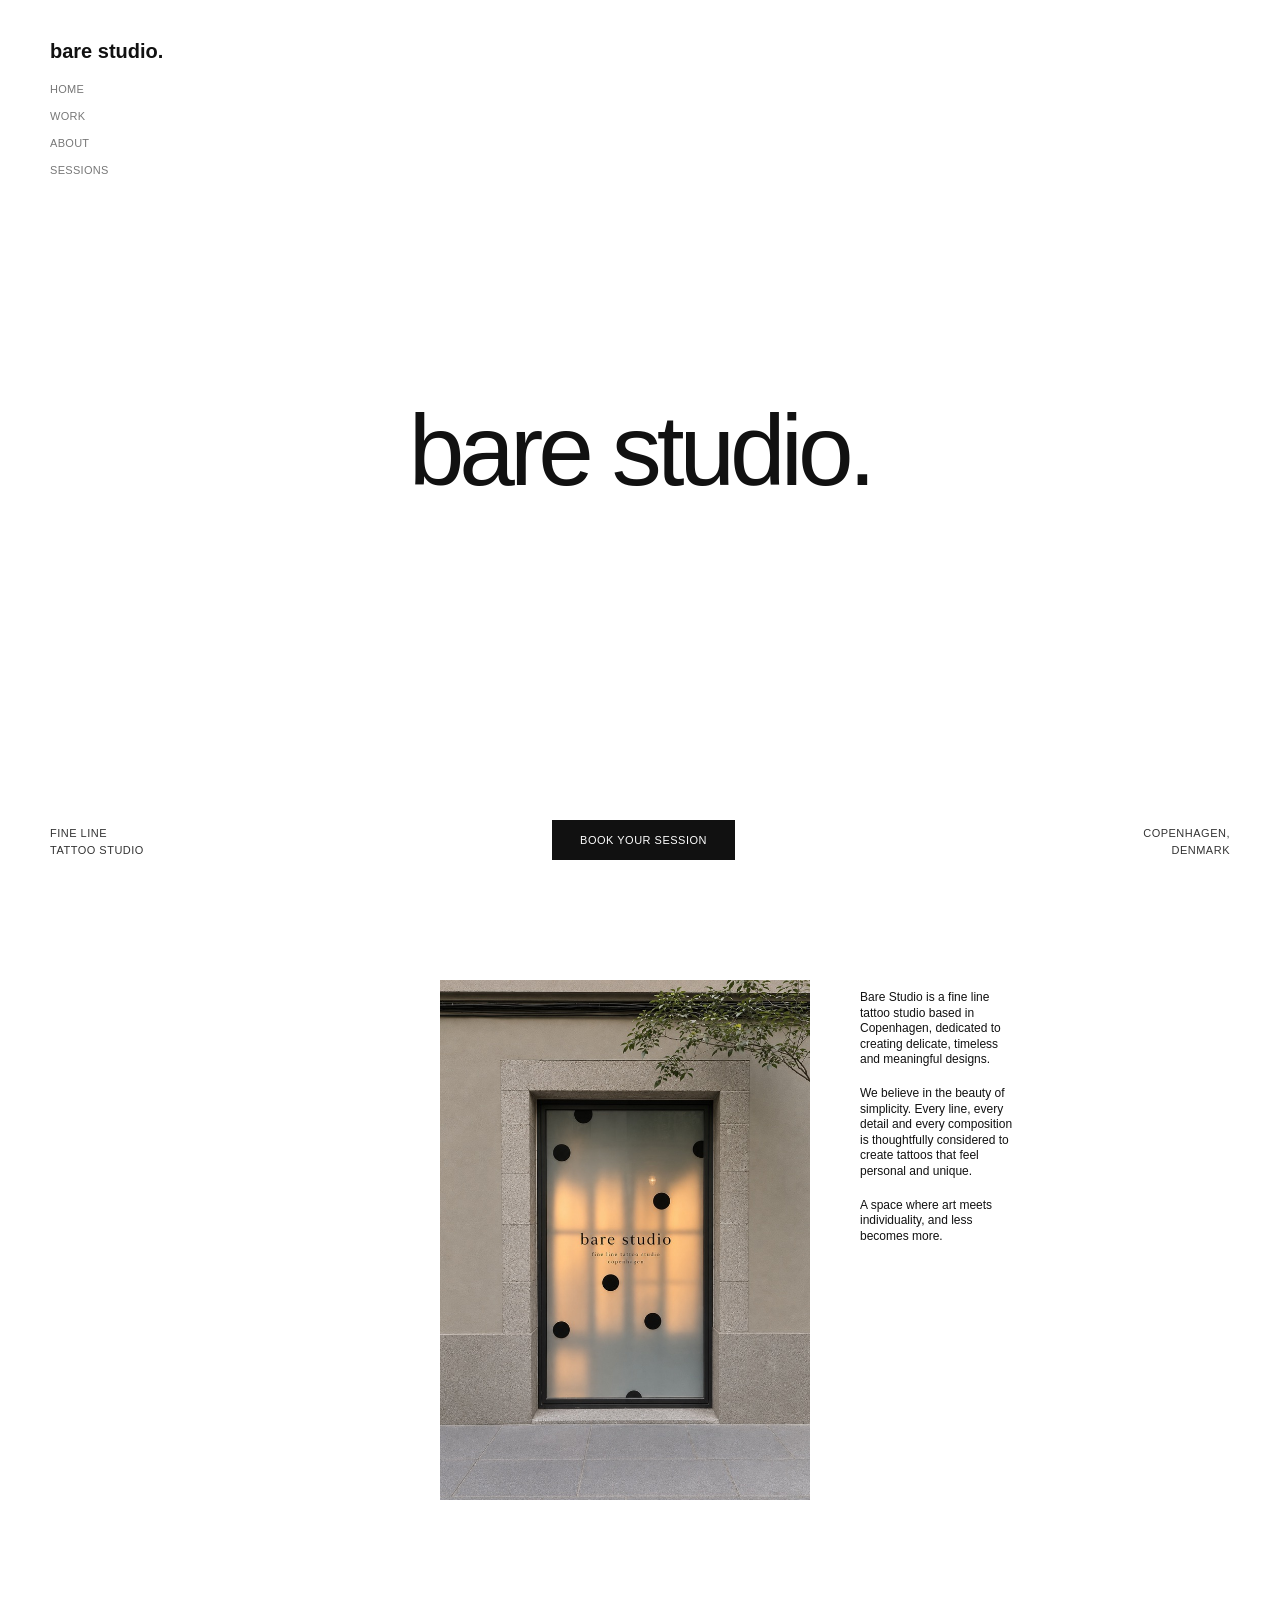
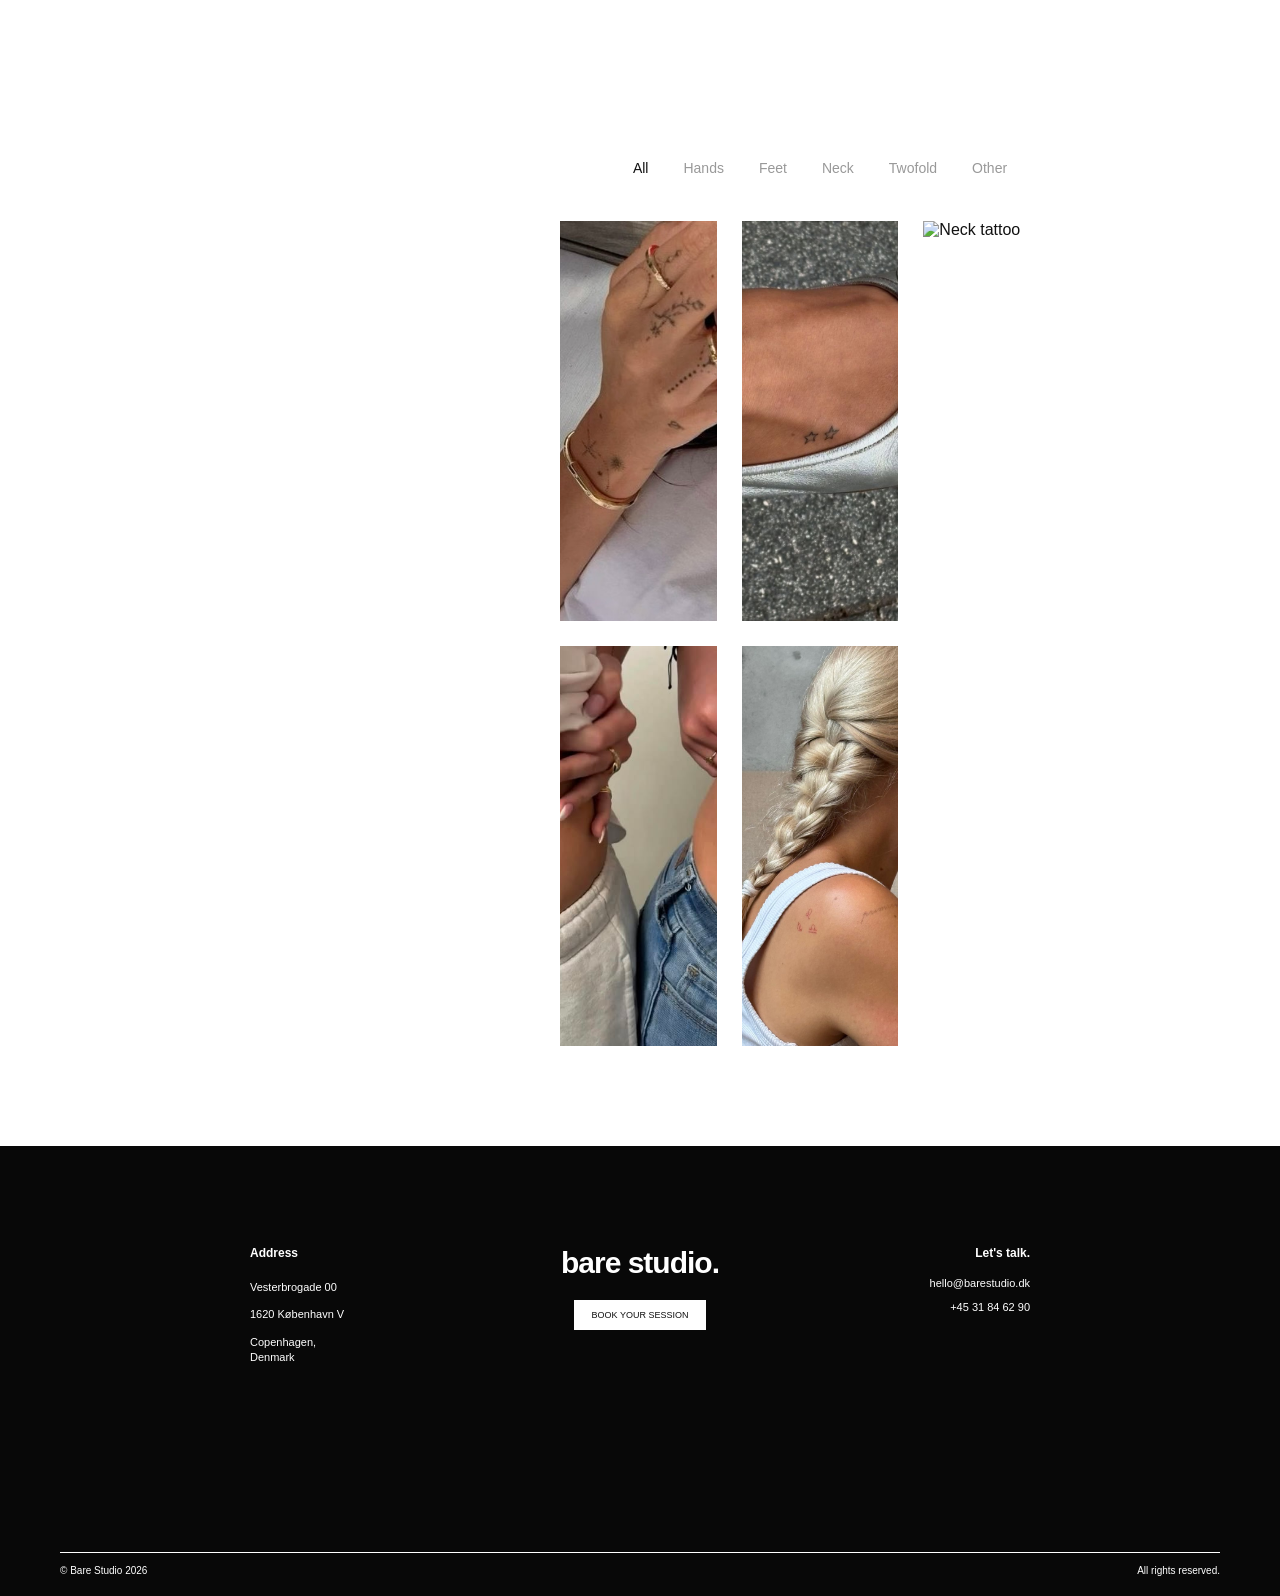
==== index.html @ a66dafea "Home gallery / intento de work" ====
<!DOCTYPE html>
<html lang="en">


<head>

    <meta charset="UTF-8">
    <meta name="viwport" content="widht=device-width, initial-scale=1.0">

    <title>bare studio.</title>

    <meta name="description" content="bare studio. Fine Line Tattoo studio in Copenhage.">

    <link rel="stylesheet" href="css/style.css">

</head>

<body>

    <!-- HEADER / MENÚ -->
    <header class="header">

        <div class="logo">
            <a href="index.html">bare studio.</a>
        </div>

        <nav class="navigation">
            <ul>
                <li><a href="index.html">HOME</a></li>
                <li><a href="work.html">WORK</a></li>
                <li><a href="about.html">ABOUT</a></li>
                <li><a href="sessions.html">SESSIONS</a></li>
            </ul>
        </nav>

    </header>

    <main>
        <section class="hero" id="home">
            <div class="hero-title">
                <h1>bare studio.</h1>
            </div>

            <div class="hero-bottom">

                <div class="hero-info">
                    <p>FINE LINE</p>
                    <p>TATTOO STUDIO</p>
                </div>

                <div class="hero-button">
                    <a href="sessions.html">BOOK YOUR SESSION</a>
                </div>

                <div class="hero-location">
                    <p>COPENHAGEN,</p>
                    <p>DENMARK</p>
                </div>

            </div>

        </section>
            
   

    <!-- STUDIO INTRO -->

    <section class="studio-intro">

        <div class="studio-image">
            <img src="gallery/studio .jpeg"
                alt="">
        </div>

        <div class="studio-description">

            <p>
                Bare Studio is a fine line tattoo studio
                based in Copenhagen, dedicated to creating
                delicate, timeless and meaningful designs.
            </p>

            <p>
                We believe in the beauty of simplicity.
                Every line, every detail and every
                composition is thoughtfully considered
                to create tattoos that feel personal
                and unique.
            </p>

            <p>
                A space where art meets individuality,
                and less becomes more.
            </p>

        </div>

    </section>

    <!-- SELECTED WORK -->

    
<!-- GALLERY SECTION -->

<section class="gallery-section">

    <div class="gallery-categories">
        <button class="filter-btn active" data-filter="all">All</button>
        <button class="filter-btn" data-filter="hands">Hands</button>
        <button class="filter-btn" data-filter="feet">Feet</button>
        <button class="filter-btn" data-filter="neck">Neck</button>
        <button class="filter-btn" data-filter="twofold">Twofold</button>
        <button class="filter-btn" data-filter="other">Other</button>
    </div>

    <div class="gallery-container">

        <div class="gallery-image" data-category="hands">
            <img src="gallery/hands 1 .jpeg" alt="Hand tattoo">
        </div>

        <div class="gallery-image" data-category="feet">
            <img src="gallery/feet.jpg" alt="Foot tattoo">
        </div>

        <div class="gallery-image" data-category="neck">
            <img src="gallery/neck.jpg" alt="Neck tattoo">
        </div>

        <div class="gallery-image" data-category="twofold">
            <img src="gallery/tattoo de dos.jpg" alt="Back tattoo">
        </div>

        <div class="gallery-image" data-category="other">
            <img src="gallery/shoulder.jpg" alt="Shoulder tattoo">
        </div>

    </div>

</section>




    <!-- FOOTER -->

    <footer class="footer">

        <div class="footer-content">

            <div class="footer-address">

                <h4>Address</h4>

                <p>Vesterbrogade 00</p>
                <p>1620 København V</p>
                <p>Copenhagen,<br>Denmark</p>

            </div>

            <div class="footer-center">

                <h2>bare studio.</h2>

                <a href="sessions.html" class="footer-button">
                    BOOK YOUR SESSION
                </a>

            </div>

            <div class="footer-contact">

                <h4>Let's talk.</h4>

                <a href="mailto:hello@barestudio.dk">
                    hello@barestudio.dk
                </a>

                <a href="tel:+4531846290">
                    +45 31 84 62 90
                </a>

            </div>

        </div>

    
        <div class="footer-bottom">

            <span>© Bare Studio 2026</span>

            <span>All rights reserved.</span>

        </div>

    </footer>

 </main>
 
 <script src="gallery.js"></script>
</body>

</html>
---- css/style.css ----
/*GENERAL*/

*{
    margin: 0;
    padding: 0;
    box-sizing: border-box;
}

body {
    background-color: #ffffff;
    color: #111111;
    font-family: Arial, Helvetica, sans-serif;font-family: Arial, Helvetica, sans-serif;
}

/*HEADER*/

.header {
    position: absolute;
    z-index: 9999;
    top: 40px;
    left: 50px;
    display: flex;
    flex-direction: column;
    align-items: flex-start;
}

/*LOGO*/

.logo a {
    text-decoration: none;
    color: #111111;
    font-size: 20px;
    font-weight: 600;
    letter-spacing: -0.7;
}

/*MENÚ*/

.navigation {
    margin-top: 16px;
}

.navigation ul {
    list-style: none;
    display: flex;
    flex-direction: column;
    gap: 9px;
}

.navigation a {
    text-decoration: none;
    color: #777777;
    font-size: 11px;
    font-weight: 400;
    letter-spacing: 0.3px;
    transition: color 0.3 ease;
}

.navigation a:hover {
    color: #111111;
}


/*HERO /HOME*/

.hero {
    width: 100%;
    height: 100vh;
    min-height: 650px;
    position: relative;
    display: flex;
    justify-content: center;
    align-items: center;
}

.hero-title h1 {
    font-size: 100px;
    font-weight: 500;
    letter-spacing: -5px;
    color: #111111;
}

.hero-bottom {
    position: absolute;
    bottom: 40px;
    width: 100%;
    left: 0;
    display: flex;
    justify-content: space-between;
    align-items:end;
}

.hero-button {
    grid-column: 2;
    justify-self: center;
}

.hero-info {
    grid-column: 1;
    justify-self: start;
    margin-left: 50px;
    text-align: left;
}

.hero-info p {
    font-size: 11px;
    line-height: 1.6;
    letter-spacing: 0.5px;
    color: #333333;
}


.hero-bottom a {
    display: inline-block;
    width: auto;
    background-color: #111111;
    color: #ffffff;
    text-decoration: none;
    font-size: 11px;
    letter-spacing: 0.5px;
    padding: 14px 28px;
    white-space: nowrap;
    transition: background-color 0.3 ease;
}

.hero-bottom a:hover {
    background-color: #777777;
}

.hero-location {
    grid-column: 3;
    justify-self: end;
    margin-right: 50px;
    text-align: right;
}

.hero-location p {
    font-size: 11px;
    line-height: 1.6;
    letter-spacing: 0.5px;
    color: #333333;
}

/*INTRO /HOME*/

.studio-intro {
    margin-left: 180px;
    padding: 80px 40px 160px;
    display: flex;
    justify-content: center;
    align-items: flex-start;
    gap: 50px;
}


.studio-image {
    width: 370px;
    flex-shrink: 0;
}

.studio-image img {
    display: block;
    width: 100%;
    height: 520px;
    object-fit: cover;
}


.studio-description {
    width: 160px;
    padding-top: 10px;
}

.studio-description p {
    font-size: 12px;
    font-weight: 400;
    line-height: 1.3;
    color: #111111;
    margin: 0 0 18px;
}


/*SELECTED WORK /HOME*/
.selected-work {
    margin-left: 180px;
    padding: 40px;
}

.selected-work a {
    display: flex;
    justify-content: space-between;
    align-items: center;
    text-decoration: none;
    color: black;
    font-size: 22px;
    font-weight: 400;
    border-bottom: 1px solid #999;
    padding-bottom: 15px;
}

.home-work {
    display: grid;
    grid-template-columns: 1fr 1fr;
    column-gap: 60px;
    row-gap: 110px;
    padding: 80px 40px 160px;
    margin-left: 180px;
}



.home-work > div {
    display: flex;
    flex-direction: column;
    width: fit-content;
    margin: 0;
}

/*Foto 1*/
.home-work > div:nth-child(1) {
    grid-column: 1;
    grid-row: 1;
    justify-self: start;
    font-style: italic;
    font-family: serif;
    color: #777;
}

.home-work > div:nth-child(1) img {
    width: 220px;
}

/*Foto 2*/
.home-work > div:nth-child(2) {
    grid-column: 2;
    grid-row: 1;
    justify-self: center;
    margin-top: 343px;
    font-style: italic;
    font-family: serif;
    color: #777;
}

.home-work > div:nth-child(2) img {
    width: 300px;
}

/*Foto 3*/
.home-work > div:nth-child(3) {
    grid-column: 1;
    grid-row: 2;
    justify-self: start;
    font-style: italic;
    font-family: serif;
    color: #777;
}

.home-work > div:nth-child(3) img {
    width: 220px;
}

/*Foto 4*/
.home-work > div:nth-child(4) {
    grid-column: 2;
    grid-row: 2;
    justify-self: center;
    margin-top: 300px;
    font-style: italic;
    font-family: serif;
    color: #777;
}

.home-work > div:nth-child(4) img {
    width: 220px;
}

/*Foto 5*/
.home-work > div:nth-child(5) {
    grid-column: 1;
    grid-row: 3;
    justify-self: start;
    font-style: italic;
    font-family: serif;
    color: #777;
}

.home-work > div:nth-child(5) img {
    width: 220px;
}

/*Foto 6*/
.home-work > div:nth-child(6) {
    grid-column: 2;
    grid-row: 3;
    justify-self: center;
    margin-top: 300px;
    font-style: italic;
    font-family: serif;
    color: #777;
}

.home-work > div:nth-child(6) img {
    width: 220px;
}




.home-work img {
    display: block;
    width: 400px;
    height: auto;
    object-fit: cover;
}

.home-project-info {
    display: flex;
    justify-content: space-between;
    width: 100%;
    margin-top: 5px;
}

.home-project-info h3 {
    font-size: 10px;
    font-weight: 400;
    margin: 0;
}




/*GALLERY /WORK*/

.gallery-section {
    margin-left: 180px;
    min-height: 100vh;
    padding: 100px 40px;

    display: flex;
    flex-direction: column;
    align-items: center;
}


.gallery-categories {
    display: flex;
    justify-content: center;
    gap: 55px;
    margin-bottom: 40px;
}

.gallery-categories a {
    text-decoration: none;
    color: #777777;
    font-size: 13px;
    font-weight: 400;
    padding-bottom: 5px;
}

.gallery-categories a:hover,
.gallery-categories a.active {
    color: #111111;
    border-bottom: 1px solid #111111;
}



.gallery-container {
    width: 520px;
    max-width: 100%;
}

.gallery-image {
    width: 100%;
    height: 400px;
}

.gallery-image img {
    width: 100%;
    height: 100%;
    object-fit: cover;
    display: block;
}



.gallery-controls {
    display: flex;
    justify-content: space-between;
    align-items: center;
    margin-top: 12px;
}

.gallery-arrow {
    width: 40px;
    height: 20px;
    border: 1px solid #999999;
    background: transparent;
    color: #555555;
    font-size: 14px;
    cursor: pointer;
}

.gallery-arrow:hover {
    background-color: #111111;
    color: white;
}

.gallery-counter {
    font-size: 10px;
    color: #777777;
}

.materials-links {
    width: 100%;
    max-width: 750px;
    margin: 0 auto;
    font-family: Arial, Helvetica, sans-serif;
    color: #252525;
}



/* GALLERY SECTION */

/* GALLERY */

.gallery-section {
    width: 100%;
}

/* CATEGORIES */

.gallery-categories {
    display: flex;
    gap: 35px;
    margin-bottom: 45px;
}

.filter-btn {
    background: none;
    border: none;
    padding: 0;
    font-family: inherit;
    font-size: 14px;
    color: #999;
    cursor: pointer;
    transition: color 0.3s ease;
}

.filter-btn:hover,
.filter-btn.active {
    color: #111;
}

/* GALLERY GRID */

.gallery-container {
    display: grid;
    grid-template-columns: repeat(3, 1fr);
    gap: 25px;
    align-items: start;
}

.gallery-image {
    width: 100%;
    overflow: hidden;
}

.gallery-image img {
    width: 100%;
    height: 400px;
    object-fit: cover;
    display: block;
}

/* HIDE IMAGES */

.gallery-image.hidden {
    display: none;
}



/*MATERIALS & INKS /WORK*/

.story-section {
    margin-left: 180px;
    padding: 100px 40px 160px;
}

.story-content {
    margin-bottom: 60px;
}

.story-subtitle {
    display: block;
    font-size: 10px;
    font-weight: 400;
    letter-spacing: 0.5px;
    margin-bottom: 18px;
}

.story-content h2 {
    font-size: 28px;
    font-weight: 400;
    letter-spacing: -0.5px;
    margin-bottom: 14px;
}

.story-content p {
    font-size: 12px;
    line-height: 1.5;
    max-width: 300px;
}


/*ACORDEÓN*/

.acordeon {
    display: flex;
    flex-direction: column;
    gap: 15px;

    width: 100%;
    max-width: 850px;
}

.acordeon__item {
    border: 1px solid #999999;
    background-color: #ffffff;
    overflow: hidden;
}


.acordeon__titulo {
    display: flex;
    align-items: center;
    gap: 35px;
    width: 100%;
    padding: 22px 25px;
    background: none;
    border: none;
    cursor: pointer;
    color: #111111;
    font-size: 11px;
    font-weight: 400;
    text-align: left;
}


.acordeon__numero {
    font-size: 11px;
    min-width: 20px;
}


.acordeon__titulo::after {
    content: "+";
    margin-left: auto;

    font-size: 15px;
    font-weight: 400;
    color: #111111;

    transition: transform 0.3s ease;
}


.acordeon__titulo.abierto::after {
    transform: rotate(45deg);
}


.acordeon__contenido {
    display: none;
    padding: 10px 30px 30px;
}

.acordeon__interior {
    display: flex;
    align-items: center;
    gap: 60px;
}

.acordeon__contenido img {
    width: 200px;
    height: 260px;

    object-fit: cover;
    flex-shrink: 0;
}

.acordeon__texto {
    max-width: 350px;
    align-self: center;
}

.acordeon__texto p {
    font-size: 12px;
    line-height: 1.5;
    color: #111111;
    margin: 0 0 20px;
}

.materials-label {
    display: block;
    font-size: 8px;
    letter-spacing: 1px;
    color: #999;
    margin-bottom: 10px;
}

.materials-heading h2 {
    font-size: 15px;
    font-weight: 500;
    margin-bottom: 8px;
}

.materials-heading p {
    font-size: 9px;
    line-height: 1.6;
    color: #777;
    max-width: 400px;
}

.materials-accordion {
    width: 100%;
}

.material-item {
    border: 1px solid #dedede;
    margin-bottom: 5px;
}

.material-item summary {
    list-style: none;
    cursor: pointer;
    display: flex;
    align-items: center;
    gap: 15px;
    padding: 13px 12px;
    font-size: 9px;
    letter-spacing: 0.2px;
}

.material-number {
    color: #999;
    font-size: 9px;
}

.material-arrow {
    margin-left: auto;
    font-size: 15px;
    font-weight: 300;
    color: #777;
    transition: transform 0.3 ease;
}

.material-item[open] .material-arrow {
    transform:rotate(45deg);
}

.material-content {
    display: grid;
    grid-template-columns: 100px 1fr;
    gap: 22px;
    padding: 8px 18px 20px;
    align-items: center;
}

.material-img {
    width: 100px;
    height: 115px;
    object-fit: cover;
}

.matirial-text h3 {
    font-size: 10px;
    font-weight: 500;
    margin-bottom: 10px;
}

.matirial-text p {
    font-size: 9px;
    line-height: 1.7;
    color: #777;
    max-width: 10px;
}



/*WHO ARE WE? /ABOUT*/


.about-title {
    font-size: 24px;
    font-weight: 400;
    color: #111111;
    text-align: right;
    margin: 0 0 35px 0;
}

.about-section {
    margin-left: 180px;
    min-height: 100vh;
    padding: 89px 50px;
    display: flex;
    flex-direction: column;
    justify-content: flex-start;
    align-items: flex-end;
    font-family: serif;
}


.artists-container {
    display: flex;
    gap: 35px;
    margin-right: 0;
}


.artist-card {
    width: 320px;
    min-height: 680px;
    border: 1px solid #999999;
    padding: 25px 28px;
    display: flex;
    flex-direction: column;
    align-items: center;
    box-sizing: border-box;
}


.artist-star {
    align-self: flex-start;
    font-size: 23px;
    color: #111111;
}


.artist-image {
    width: 220px;
    height: 290px;
    margin-top: 55px;
}

.artist-image img {
    width: 100%;
    height: 100%;
    object-fit: cover;
}


.artist-name {
    width: 100%;
    text-align: right;
    font-size: 16px;
    font-weight: 300;
    margin-top: 15px;
}



.artist-info {
    width: 100%;
    margin-top: 30px;
}

.artist-info p {
    font-size: 15px;
    font-weight: 300;
    color: #555555;
    margin-bottom: 22px;
    line-height: 1.6;
}


.artist-quote {
    font-size: 15px;
    font-weight: 300;
    font-family: serif;
    font-style: italic;
    color: #777777;
    text-align: right;
    line-height: 1.7;
    margin-top: auto;
    margin-bottom: 25px;
}

/*SECTION STORY*/

.story-section {
    display: grid;
    grid-template-columns: 65% 35%;
    align-items: center;
    gap: 0;
    max-width: 1200px;
    margin: 80px auto;
    padding: 0 45px;
}

.story-image-container {
    width: 100%;
    height: 100%;
    overflow: hidden;
}

.story-image {
    width: 100%;
    height: 100%;
    object-fit: cover;
    display: block;
}


.story-content {
    display: flex;
    flex-direction: column;
    justify-content: center;
    align-items: flex-start;
    padding: 0 45px;
    text-align: left;
}


.story-subtitle {
    font-size: 11px;
    letter-spacing: 1px;
    margin-bottom: 20px;
    font-weight: 400;
}


.story-content h2 {
    font-size: 26px;
    font-weight: 400;
    margin: 0 0 15px 0;
}

.story-content p {
    font-size: 13px;
    line-height: 1.5;
    font-weight: 400;
    margin: 0;
}

.story-footer {
    font-size: 11px;
    font-style: italic;
    margin-top: 25px;
    color: #777777;
}

/*OUR PHILOSOPHY*/

.philosophy-section {
    min-height: 100vh;
    width: 100%;
    padding: 100px 4%;
    display: flex;
    flex-direction: column;
    justify-content: center;
    background-color: #ffffff;
    box-sizing: border-box;
}

.philosophy-header {
    text-align: center;
    margin-bottom: 60px;
}

.philosophy-subtitle {
    font-size: 11px;
    letter-spacing: 1px;
    margin-bottom: 20px;
    font-weight: 400;
}

.philosophy-header h2 {
    font-size: 28px;
    font-weight: 400;
    color: #111111;
    margin: 0;
}

.philosophy-grid {
    width: 100%;
    max-width: 1240px;
    margin: 0 auto;
    display: grid;
    grid-template-columns: 1fr 1.15fr 1fr 1.55fr;
    gap: 20px;
}

.philosophy-card {
    border: 1px solid #777777;
    padding: 28px 38px;
    display: flex;
    flex-direction: column;
    justify-content: center;
    min-height: 118px;
    box-sizing: border-box;
}

.philosophy-card h3 {
    font-size: 21px;
    font-weight: 400;
    color: #111111;
    margin: 0 0 8px 0;
    white-space: nowrap;
}

.philosophy-card p {
    font-size: 14px;
    font-weight: 300;
    font-style: italic;
    color:#999999;
    white-space: nowrap;
}


/* BOOKING REQUEST */ 

.booking-section {
    width: 100%;
    padding: 60px 0;
    background-color: #ffffff;
    box-sizing: border-box;
}

/* MAIN CONTAINER */

.booking-container {
    width: 80%;
    max-width: 1180px;
    margin: 0 auto;
    border: 1px solid #777777;
    padding: 50px 60px;
    box-sizing: border-box;
}

/* HEADER */

.booking-header {
    margin-bottom: 65px;
}

.booking-label {
    font-size: 14px;
    font-weight: 400;
    color: #777777;
    margin: 0 0 25px 0;
}

.booking-header h2 {
    font-size: 30px;
    font-weight: 400;
    color: #111111;
    margin: 0 0 12px 0;
}

.booking-description {
    font-size: 17px;
    font-weight: 300;
    color: #333333;
    margin: 0;
}


/* FORM LAYOUT */

.booking-form {
    width: 100%;
}

.booking-row {
    display: grid;
    grid-template-columns: 1fr 1fr;
    gap: 12%;
    margin-bottom: 45px;
}


/* INPUT FIELDS */

.booking-field {
    display: flex;
    flex-direction: column;
    width: 100%;
}

.booking-field > label,
.booking-artist > label {
    font-size: 16px;
    font-weight: 400;
    color: #333333;
    margin-bottom: 10px;
}

.booking-field input,
.booking-field select {
    width: 100%;
    height: 56px;
    padding: 0 23px;
    border: 1px solid #777777;
    border-radius: 0;
    background-color: #ffffff;
    font-family: inherit;
    font-size: 14px;
    font-weight: 300;
    color: #333333;
    box-sizing: border-box;
    outline: none;
}

.booking-field input::placeholder {
    color: #888888;
}

.booking-field input:focus,
.booking-field select:focus {
    border-color: #111111;
}


/* ARTIST OPTIONS */

.booking-artist {
    margin-bottom: 55px;
}

.artist-options {
    display: flex;
    flex-direction: column;
    gap: 17px;
    margin-top: 17px;
}

.artist-option {
    display: flex;
    align-items: center;
    gap: 13px;
    font-size: 16px;
    font-weight: 300;
    color: #888888;
    cursor: pointer;
}

.artist-option input {
    width: 17px;
    height: 17px;
    margin: 0;
    accent-color: #111111;
    cursor: pointer;
}


/* BOTTOM FIELDS */

.booking-bottom {
    margin-bottom: 60px;
}

.booking-field select {
    cursor: pointer;
}

.booking-button {
    display: flex;
    justify-content: center;
    margin-top: 10px;
}

.booking-button button {
    width: 165px;
    height: 56px;
    border: none;
    border-radius: 0;
    background-color: #000000;
    color: #ffffff;
    font-family: inherit;
    font-size: 15px;
    font-weight: 400;
    cursor: pointer;
    transition: background-color 0.3s ease;
}

.booking-button button:hover {
    background-color: #444444;
}

/* GOOD TO KNOW */

.goodtoknow-section {
    width: 100%;
    min-height: 100vh;
    padding: 100px 8%;
    display: grid;
    grid-template-columns: 1fr 1fr;
    align-items: center;
    gap: 10%;
    background-color: #ffffff;
    box-sizing: border-box;
}


/* LEFT IMAGE */

.goodtoknow-image {
    width: 100%;
    display: flex;
    align-items: center;
    justify-content: center;
}

.goodtoknow-image img {
    width: 100%;
    max-width: 480px;
    height: auto;
    object-fit: contain;
    display: block;
}


/* RIGHT CONTENT */

.goodtoknow-content {
    width: 100%;
    max-width: 510px;
}


/* HEADER */

.goodtoknow-header {
    margin-bottom: 65px;
}

.goodtoknow-label {
    font-size: 14px;
    font-weight: 400;
    color: #777777;
    margin: 0 0 24px 0;
}

.goodtoknow-header h2 {
    font-size: 30px;
    font-weight: 400;
    color: #111111;
    margin: 0;
}


/* QUESTIONS */

.goodtoknow-item {
    margin-bottom: 48px;
}

.goodtoknow-item:last-child {
    margin-bottom: 0;
}

.goodtoknow-item h3 {
    font-size: 21px;
    font-weight: 400;
    color: #111111;
    margin: 0 0 12px 0;
}

.goodtoknow-item p {
    font-size: 16px;
    font-weight: 300;
    font-style: italic;
    line-height: 1.35;
    color: #444444;
    margin: 0;
}




/* FOOTER */

.footer {
    background-color: #080808;
    color: #ffffff;
    width: 100%;
    margin-left: 0;
    padding: 100px 60px 20px;
    min-height: 450px;
    display: flex;
    flex-direction: column;
    justify-content: space-between;
}


.footer-content {
    display: flex;
    justify-content: center;
    align-items: flex-start;
    gap: 100px;
    width: 100%;
}


.footer-address {
    width: 180px;
    text-align: left;
}

.footer-address h4 {
    font-size: 12px;
    font-weight: 600;
    margin-bottom: 20px;
}

.footer-address p {
    font-size: 11px;
    line-height: 1.4;
    margin-bottom: 12px;
}


.footer-center {
    width: 220px;
    display: flex;
    flex-direction: column;
    align-items: center;
    text-align: center;
}

.footer-center h2 {
    font-size: 30px;
    font-weight: 600;
    letter-spacing: -1px;
    margin: 0 0 20px;
}


.footer-button {
    display: inline-block;
    background-color: #ffffff;
    color: #111111;
    text-decoration: none;
    font-size: 9px;
    padding: 10px 18px;
    transition: 0.3s ease;
}

.footer-button:hover {
    background-color: #cccccc;
}


.footer-contact {
    width: 180px;
    display: flex;
    flex-direction: column;
    align-items: flex-end;
    text-align: right;
    gap: 12px;
}

.footer-contact h4 {
    font-size: 12px;
    font-weight: 600;
    margin: 0 0 5px;
}

.footer-contact a {
    color: #ffffff;
    text-decoration: none;
    font-size: 11px;
}

.footer-contact a:hover {
    text-decoration: underline;
}



.footer-bottom {
    display: flex;
    justify-content: space-between;
    align-items: center;
    width: 100%;
    border-top: 1px solid #ffffff;
    padding-top: 12px;
    margin-top: 100px;
}

.footer-bottom span {
    font-size: 10px;
    color: #ffffff;
}
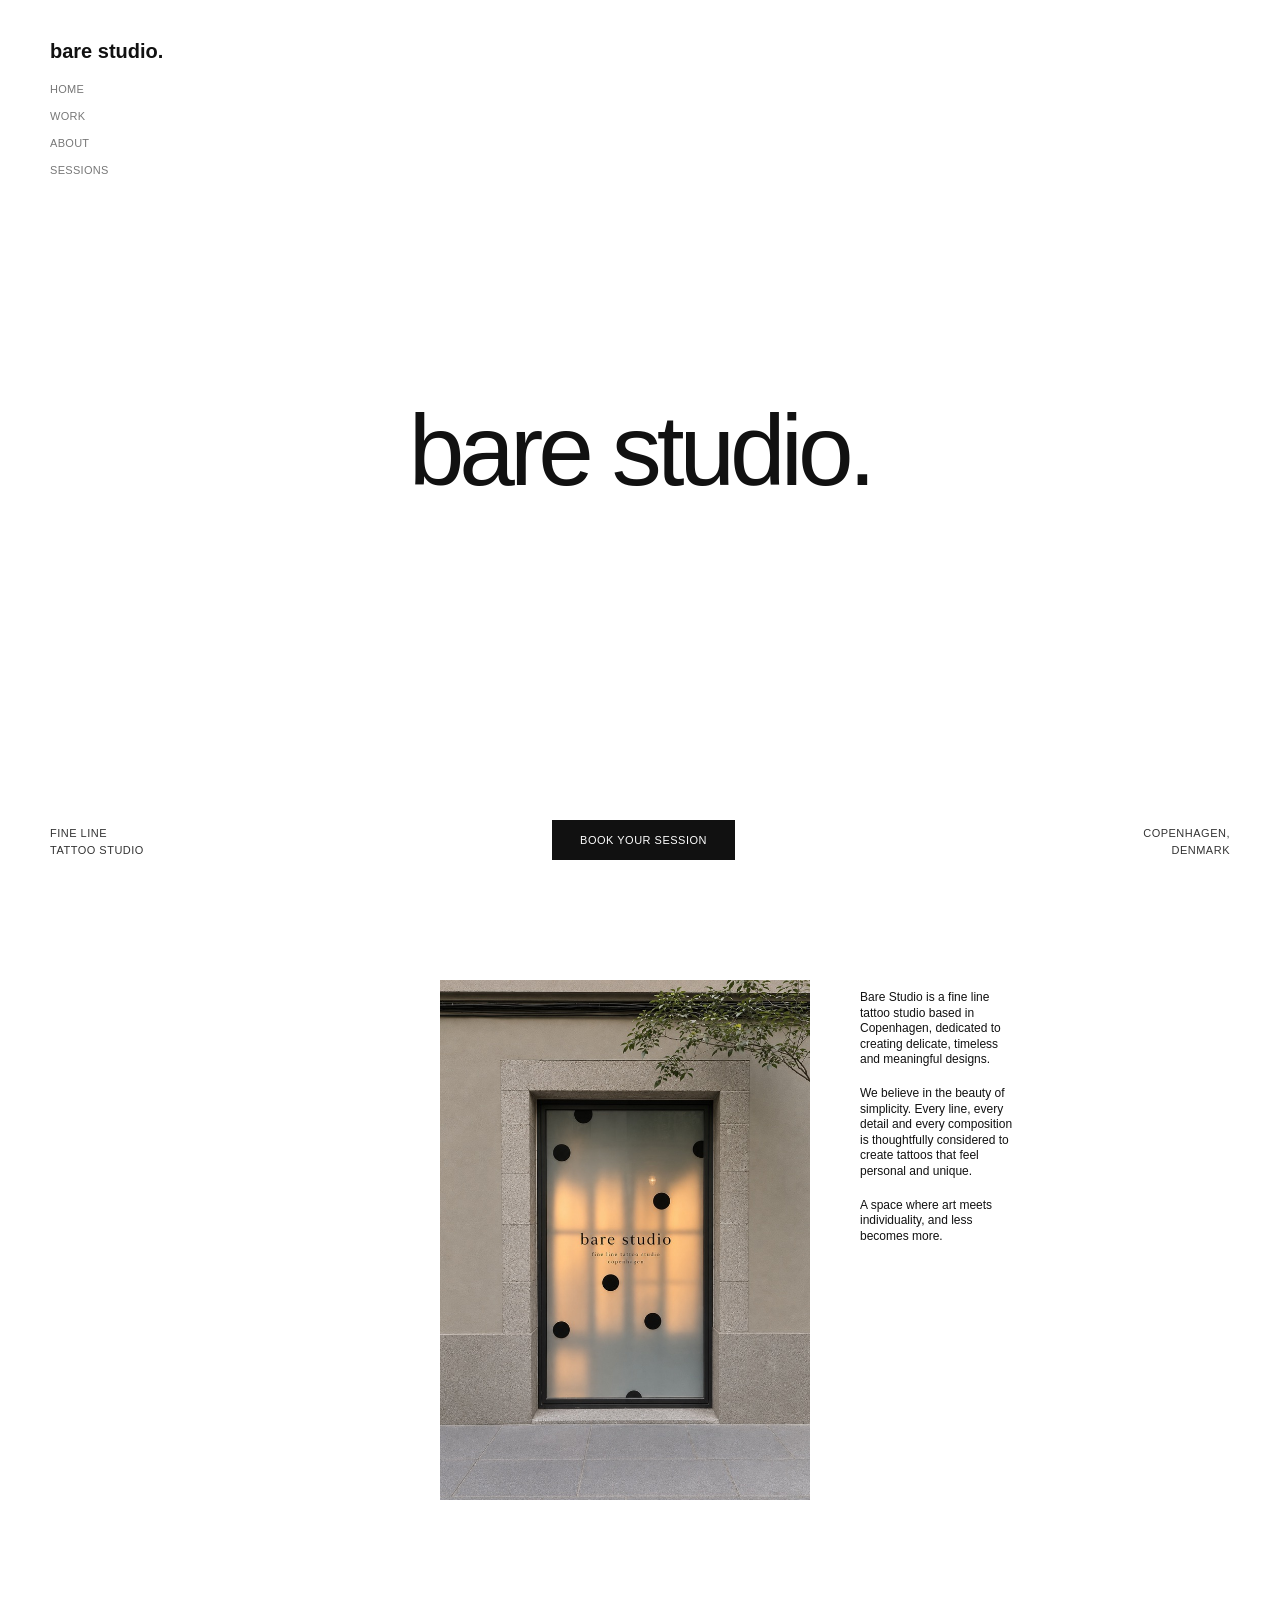
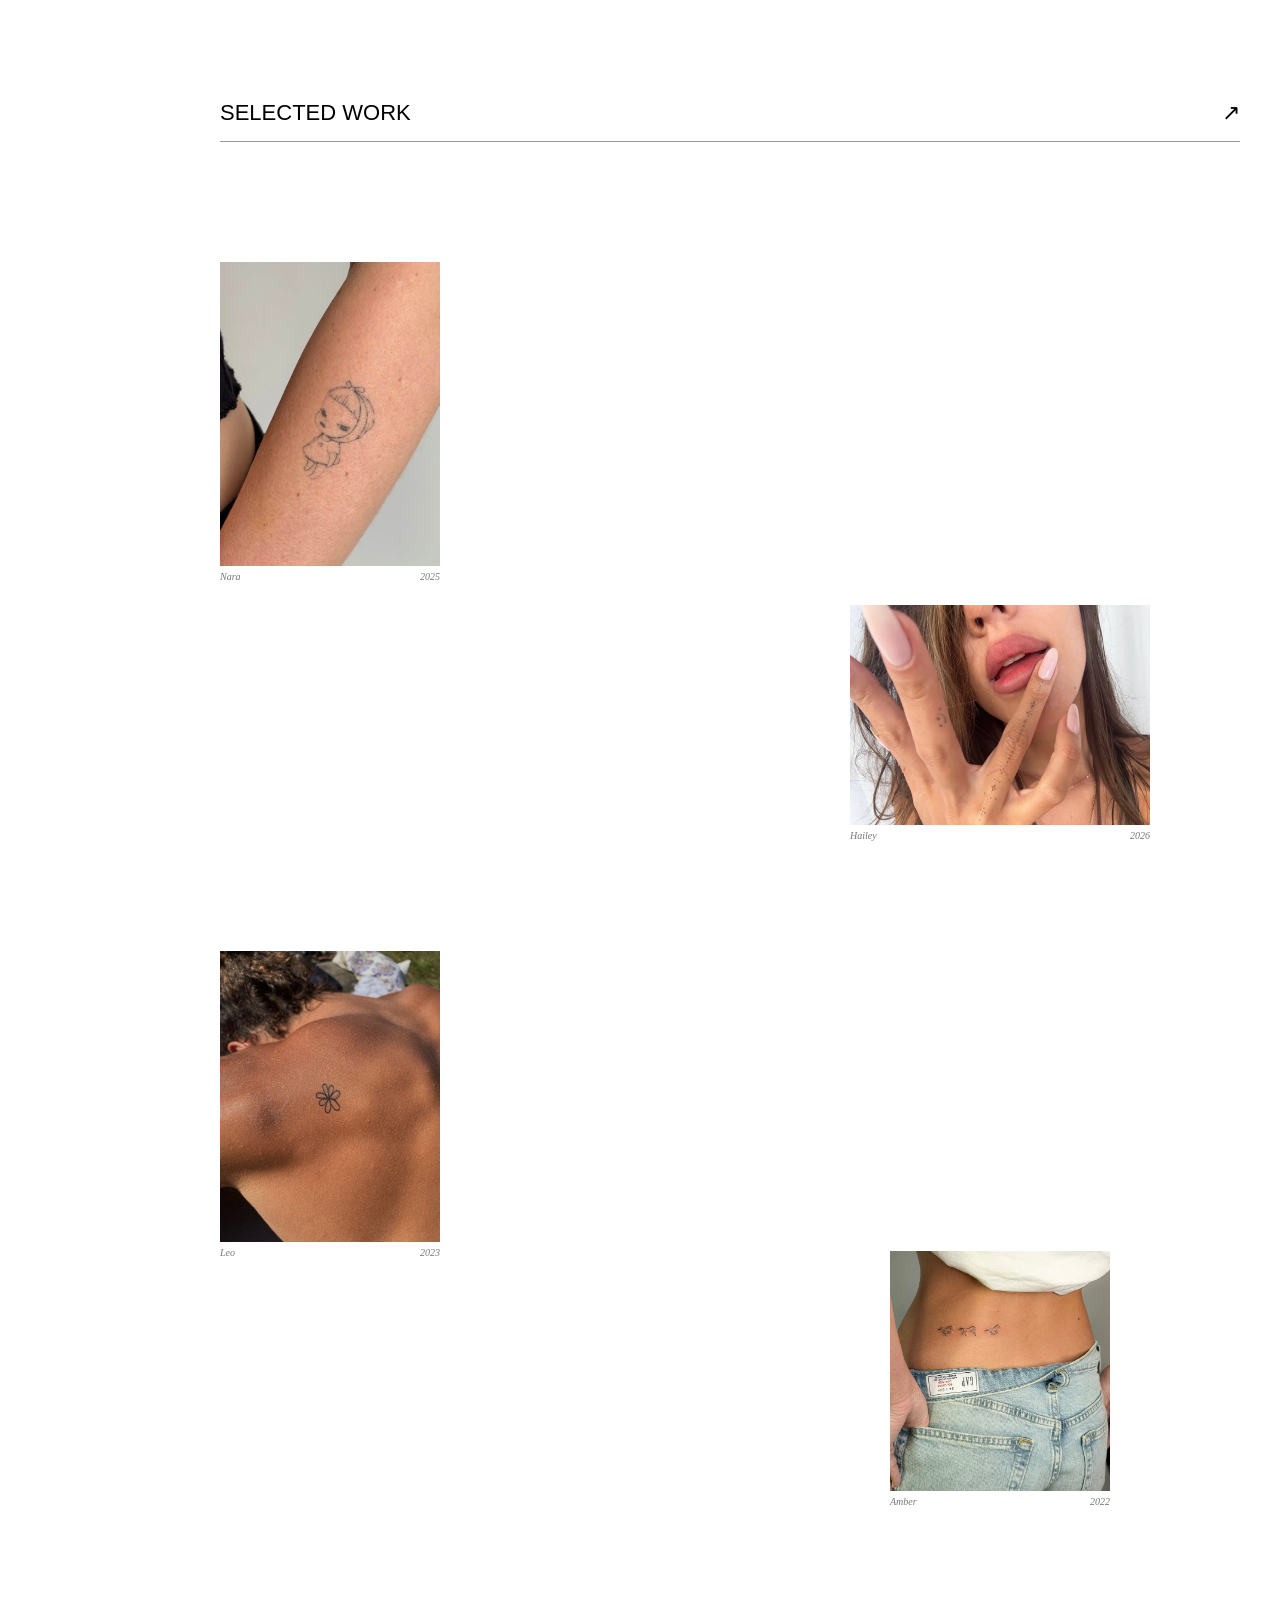
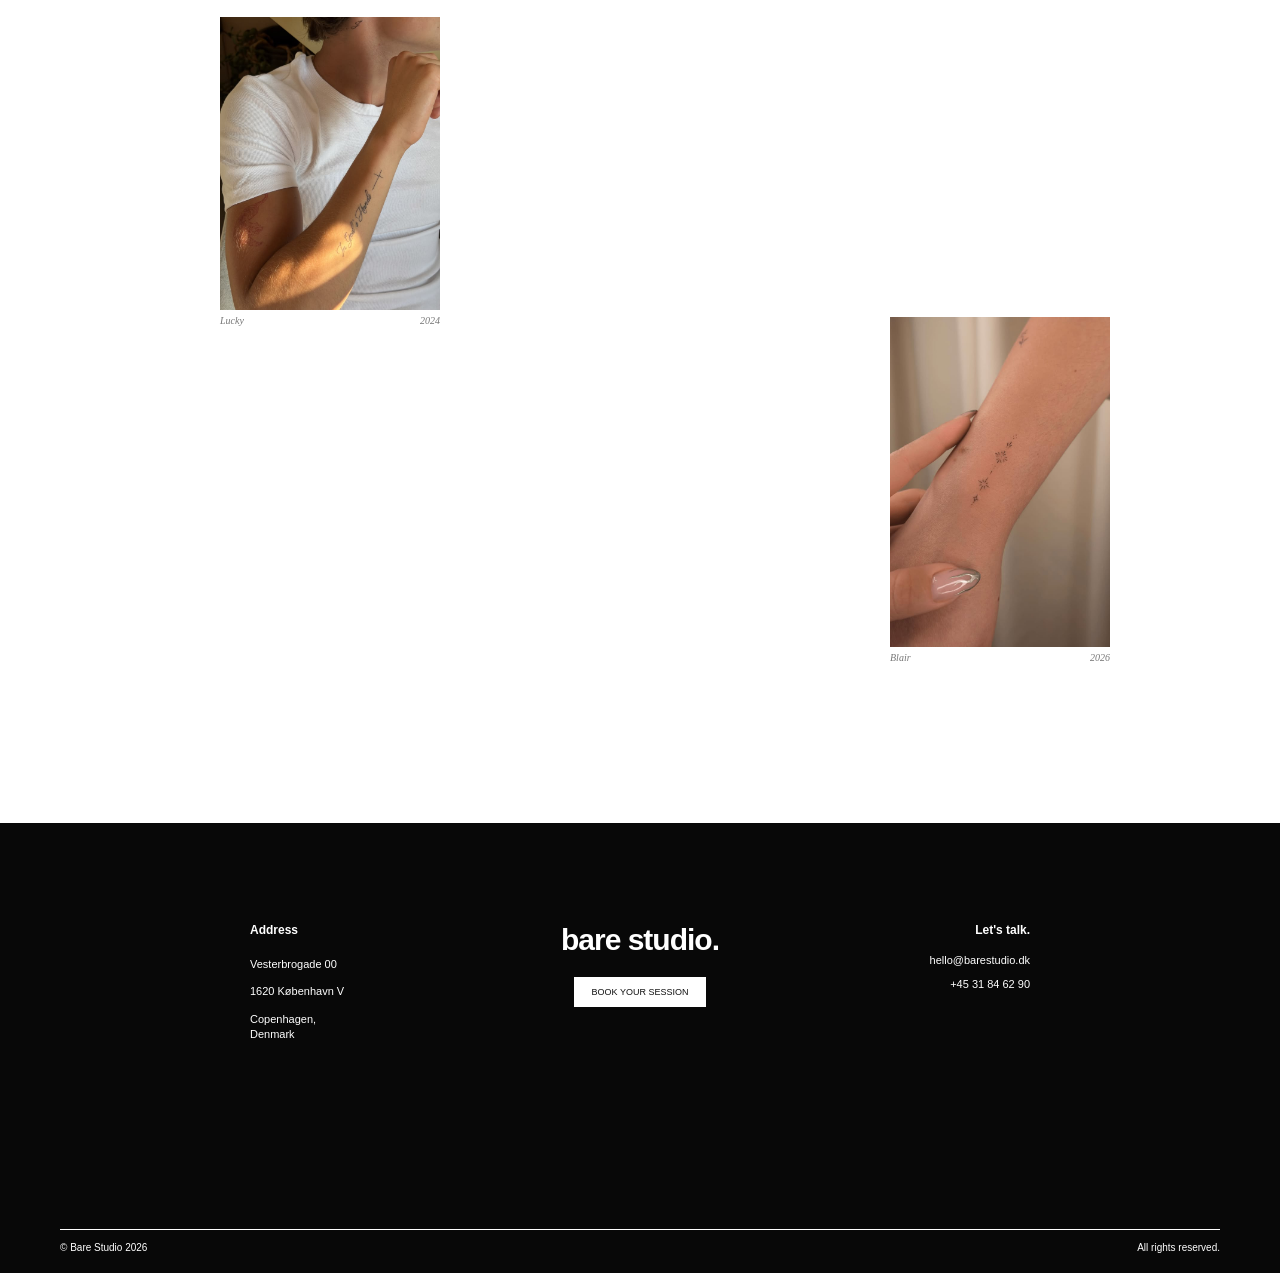
==== commit bb08b531: "Selected Work, Home" ====
--- a/index.html
+++ b/index.html
@@ -12,7 +12,6 @@
     <meta name="description" content="bare studio. Fine Line Tattoo studio in Copenhage.">
 
     <link rel="stylesheet" href="css/style.css">
-
 </head>
 
 <body>
@@ -99,47 +98,74 @@
 
     <!-- SELECTED WORK -->
 
-    
-<!-- GALLERY SECTION -->
-
-<section class="gallery-section">
-
-    <div class="gallery-categories">
-        <button class="filter-btn active" data-filter="all">All</button>
-        <button class="filter-btn" data-filter="hands">Hands</button>
-        <button class="filter-btn" data-filter="feet">Feet</button>
-        <button class="filter-btn" data-filter="neck">Neck</button>
-        <button class="filter-btn" data-filter="twofold">Twofold</button>
-        <button class="filter-btn" data-filter="other">Other</button>
-    </div>
-
-    <div class="gallery-container">
-
-        <div class="gallery-image" data-category="hands">
-            <img src="gallery/hands 1 .jpeg" alt="Hand tattoo">
-        </div>
-
-        <div class="gallery-image" data-category="feet">
-            <img src="gallery/feet.jpg" alt="Foot tattoo">
-        </div>
-
-        <div class="gallery-image" data-category="neck">
-            <img src="gallery/neck.jpg" alt="Neck tattoo">
-        </div>
-
-        <div class="gallery-image" data-category="twofold">
-            <img src="gallery/tattoo de dos.jpg" alt="Back tattoo">
-        </div>
-
-        <div class="gallery-image" data-category="other">
-            <img src="gallery/shoulder.jpg" alt="Shoulder tattoo">
-        </div>
-
-    </div>
-
-</section>
-
-
+    <section class="selected-work">
+
+        <a href="work.html">
+            SELECTED WORK
+            <span>↗</span>
+        </a>
+
+            
+    </section>
+
+    <section class="home-work">
+
+
+        <div>
+            <img src="gallery/nara .jpg" alt="">
+
+            <div class="home-project-info">
+                <h3>Nara</h3>
+                <h3>2025</h3>
+            </div>
+        </div>
+
+        <div>
+            <img src="gallery/hailey .jpg" alt="">
+
+            <div class="home-project-info">
+                <h3>Hailey</h3>
+                <h3>2026</h3>
+            </div>
+        </div>
+
+         <div>
+            <img src="gallery/back 1.jpg" alt="">
+
+            <div class="home-project-info">
+                <h3>Leo</h3>
+                <h3>2023</h3>
+            </div>
+        </div>
+
+         <div>
+            <img src="gallery/horses.jpg" alt="">
+
+            <div class="home-project-info">
+                <h3>Amber</h3>
+                <h3>2022</h3>
+            </div>
+        </div>
+
+         <div>
+            <img src="gallery/arm.jpg" alt="">
+
+            <div class="home-project-info">
+                <h3>Lucky</h3>
+                <h3>2024</h3>
+            </div>
+        </div>
+
+        <div>
+            <img src="gallery/wrist.jpg" alt="">
+
+            <div class="home-project-info">
+                <h3>Blair</h3>
+                <h3>2026</h3>
+            </div>
+        </div>
+
+    </section>
 
 
     <!-- FOOTER -->
@@ -196,8 +222,7 @@
     </footer>
 
  </main>
- 
- <script src="gallery.js"></script>
+
 </body>
 
 </html>
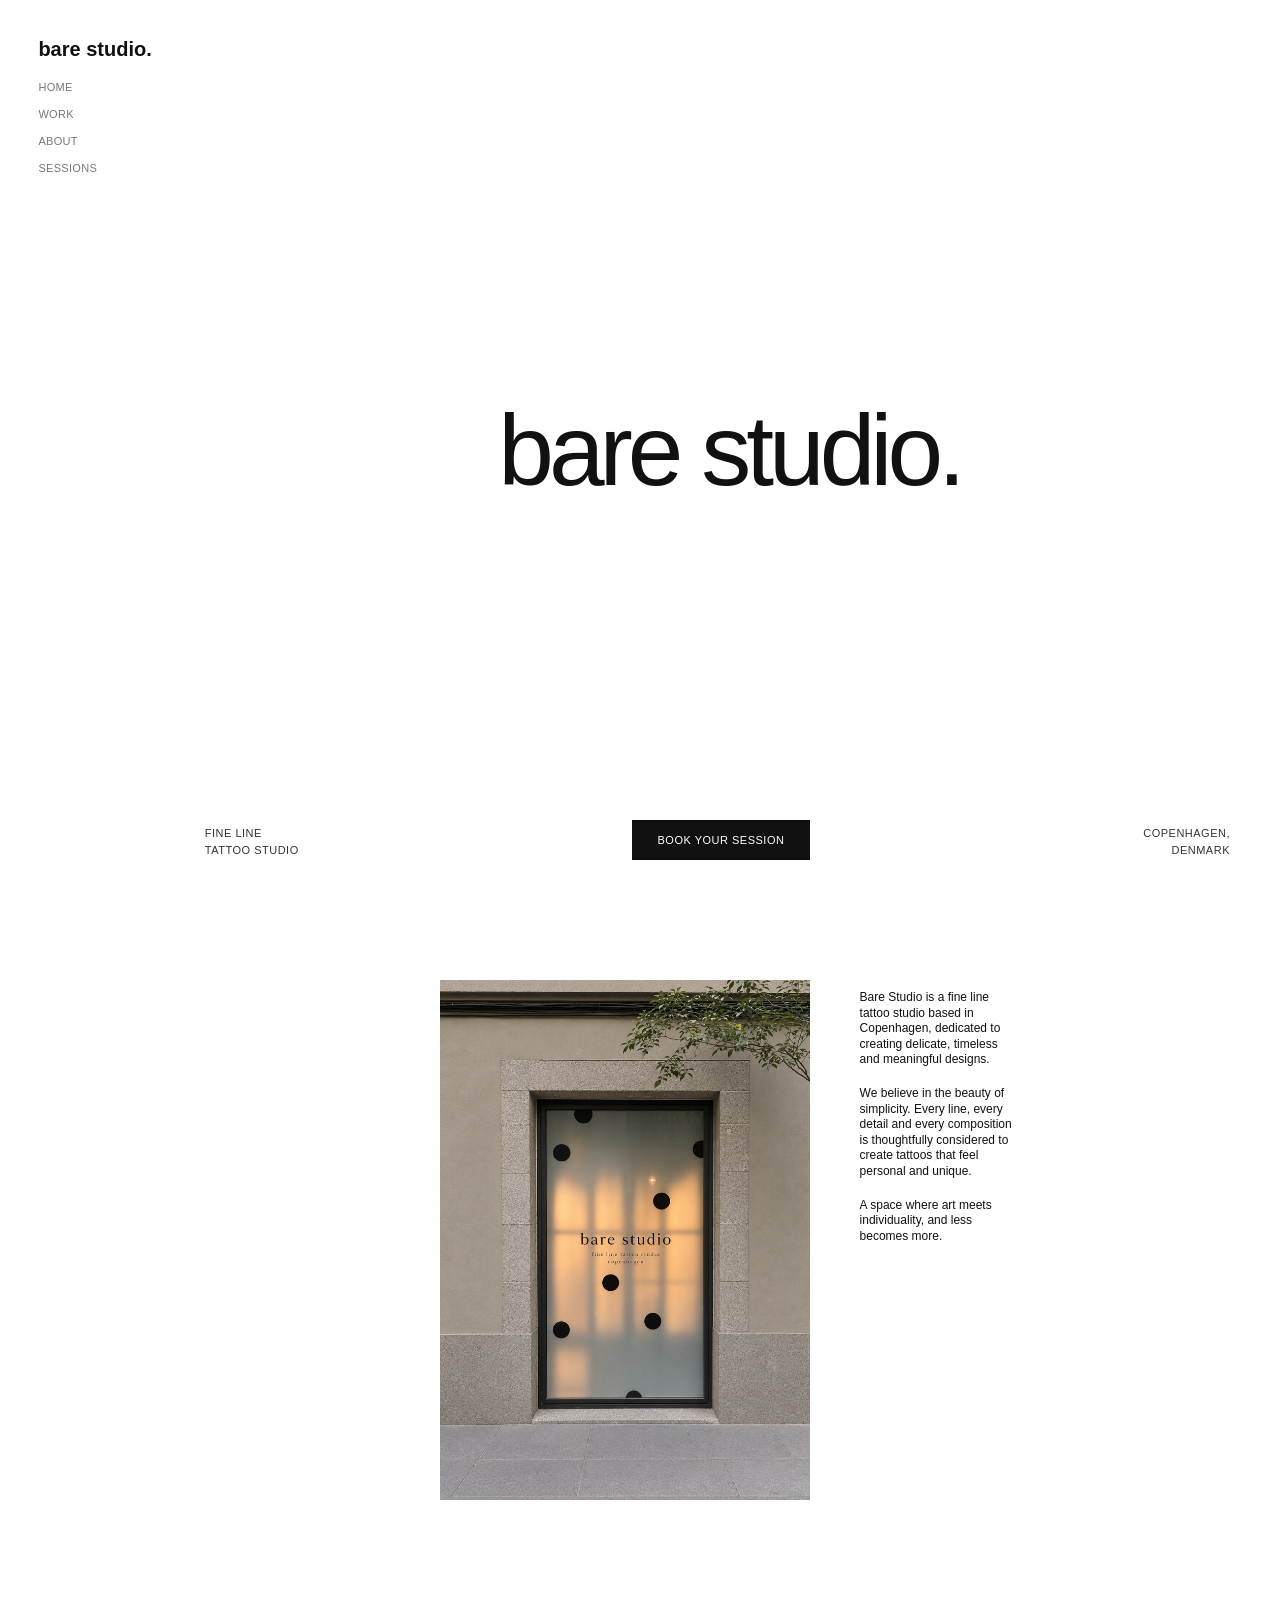
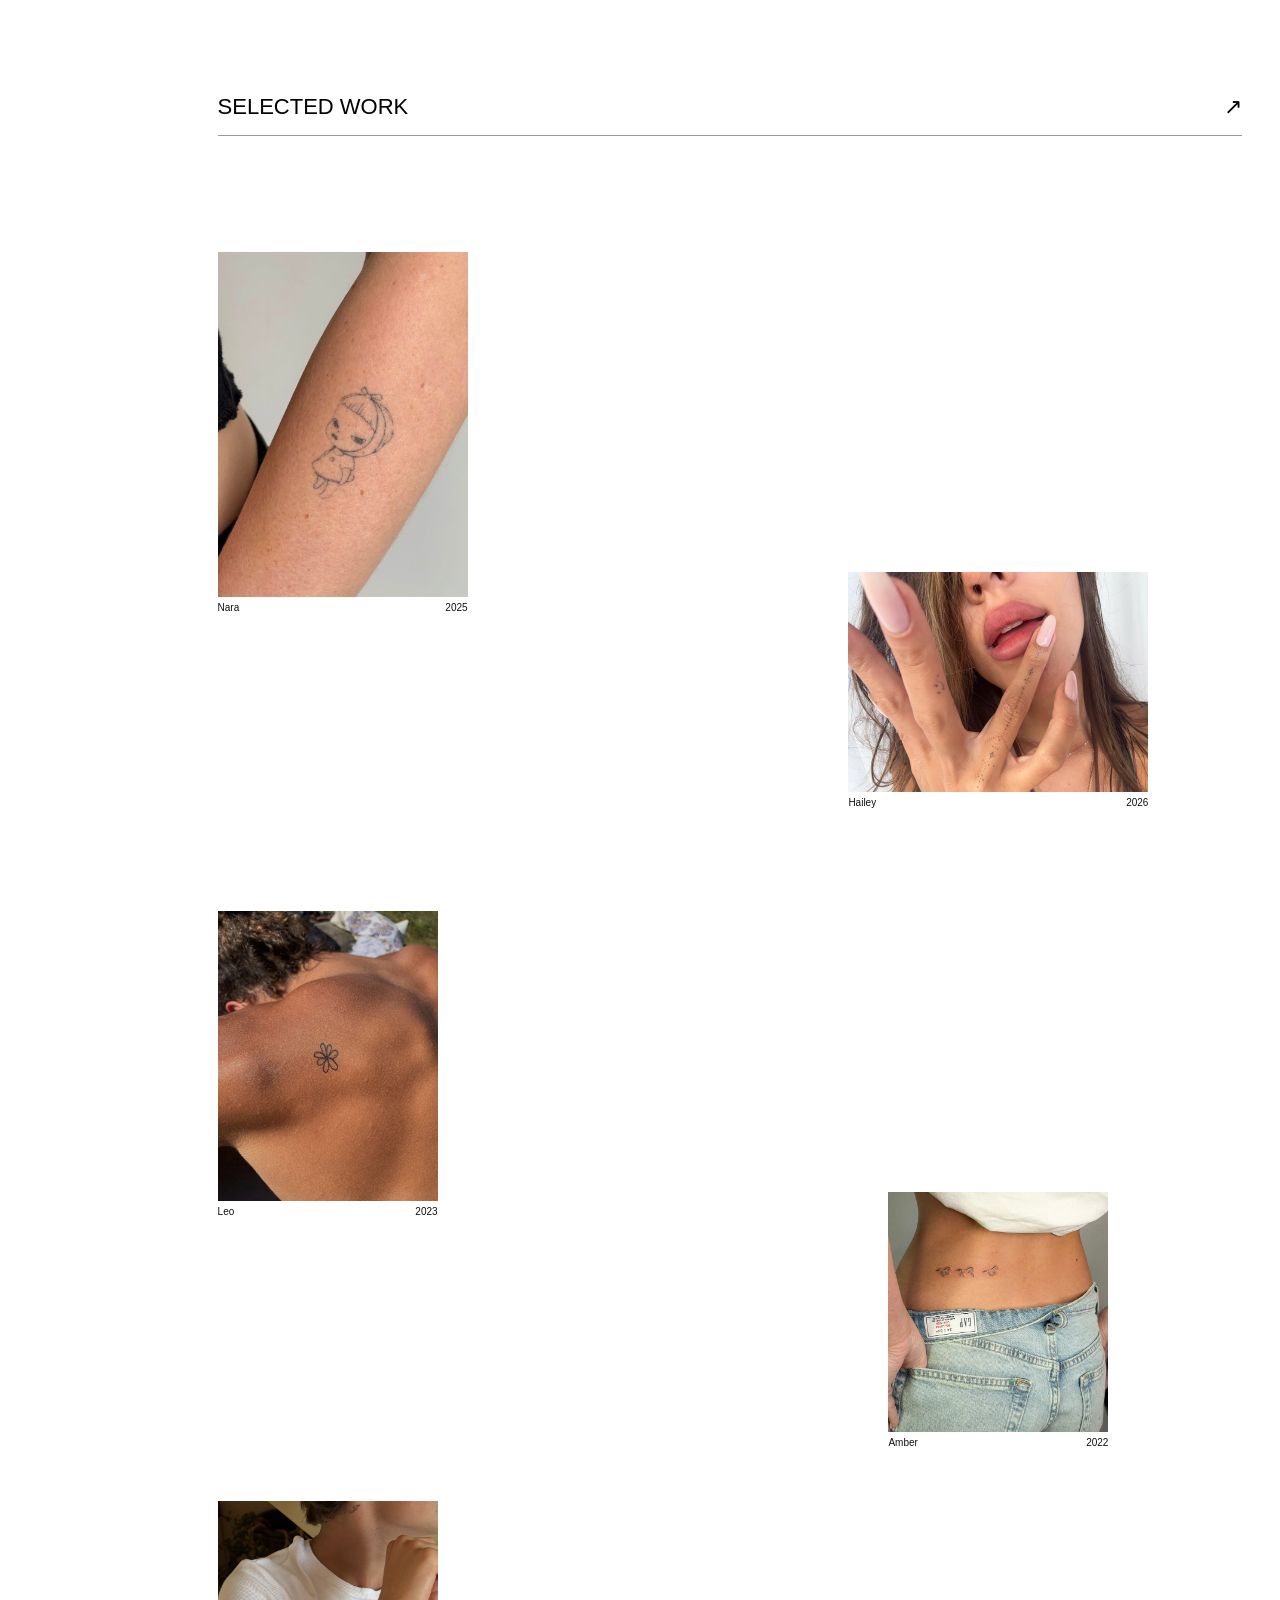
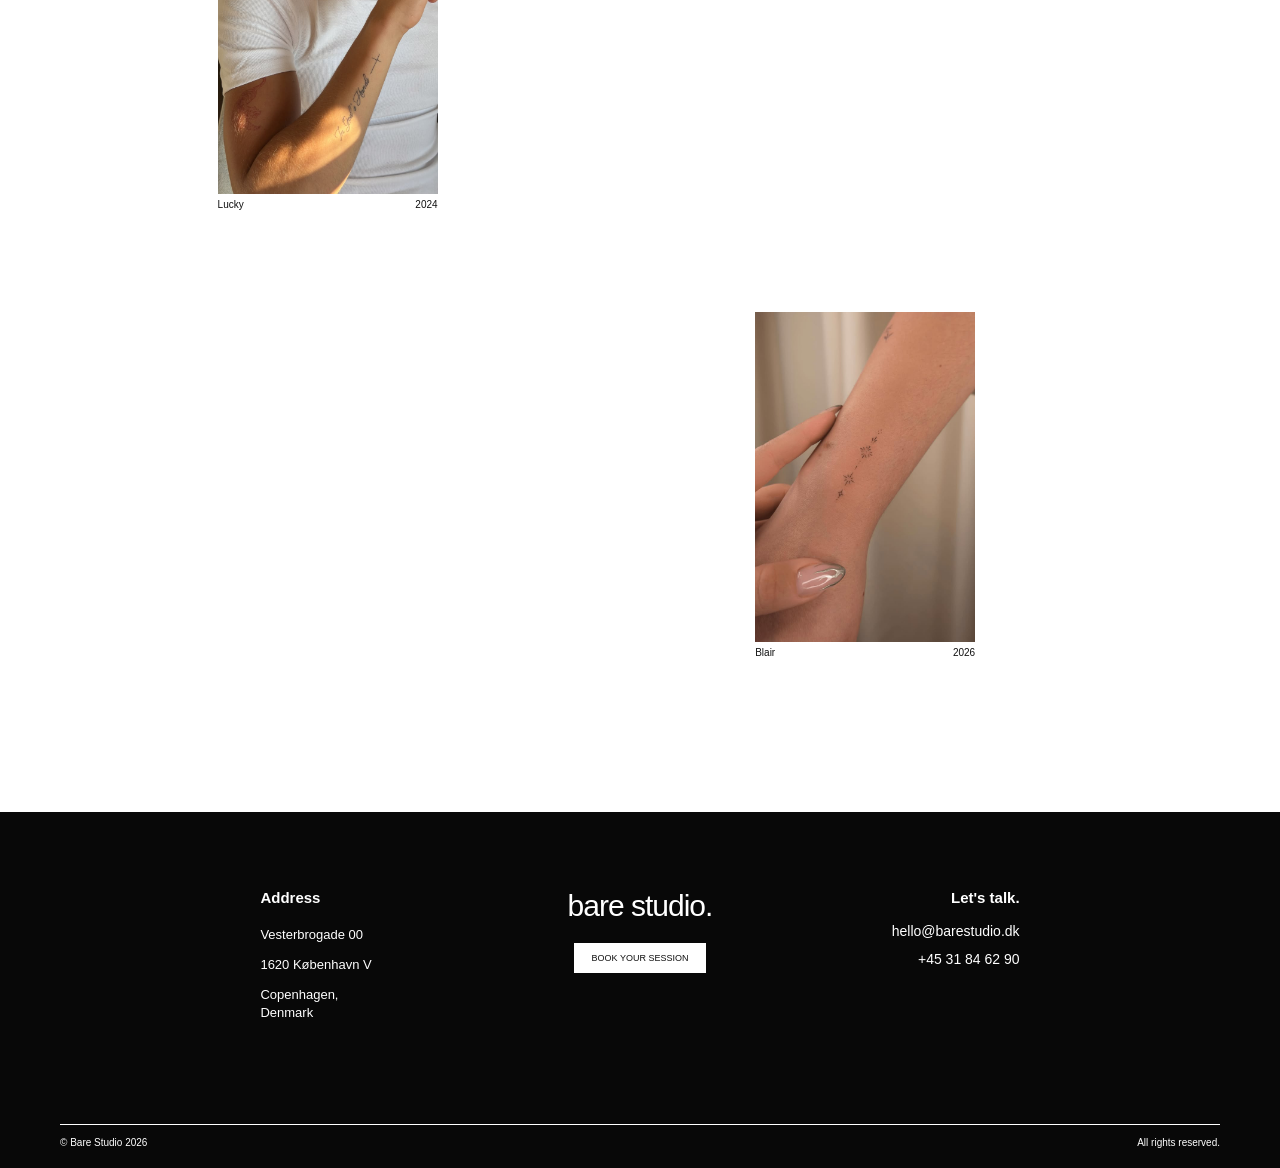
==== commit 0c43beac: "Ventana Modal & Media Queries & Menú Hamburguesa" ====
--- a/index.html
+++ b/index.html
@@ -5,7 +5,7 @@
 <head>
 
     <meta charset="UTF-8">
-    <meta name="viwport" content="widht=device-width, initial-scale=1.0">
+    <meta name="viewport" content="widht=device-width, initial-scale=1.0">
 
     <title>bare studio.</title>
 
@@ -14,16 +14,26 @@
     <link rel="stylesheet" href="css/style.css">
 </head>
 
+
+
 <body>
-
-    <!-- HEADER / MENÚ -->
+    <!--HEADER / MENÚ-->
     <header class="header">
-
         <div class="logo">
             <a href="index.html">bare studio.</a>
         </div>
 
-        <nav class="navigation">
+        <button type="button"
+                class="menu-btn"
+                aria-label="Menu"
+                aria-controls="main-menu"
+                aria-expanded="false">
+            <span></span>
+            <span></span>
+            <span></span>
+        </button>
+
+        <nav class="navigation menu" id="main-menu">
             <ul>
                 <li><a href="index.html">HOME</a></li>
                 <li><a href="work.html">WORK</a></li>
@@ -31,7 +41,6 @@
                 <li><a href="sessions.html">SESSIONS</a></li>
             </ul>
         </nav>
-
     </header>
 
     <main>
@@ -223,6 +232,9 @@
 
  </main>
 
+    <script src="https://code.jquery.com/jquery-3.7.1.min.js"></script>
+    <script src="js/script.js"></script>
+
 </body>
 
 </html>
--- a/css/style.css
+++ b/css/style.css
@@ -15,10 +15,10 @@
 /*HEADER*/
 
 .header {
-    position: absolute;
+    position: fixed;
     z-index: 9999;
     top: 40px;
-    left: 50px;
+    left: 40px;
     display: flex;
     flex-direction: column;
     align-items: flex-start;
@@ -71,6 +71,8 @@
     display: flex;
     justify-content: center;
     align-items: center;
+    padding-left: 80px;
+    box-sizing: border-box;
 }
 
 .hero-title h1 {
@@ -78,27 +80,31 @@
     font-weight: 500;
     letter-spacing: -5px;
     color: #111111;
+    transform: translateX(60px);
 }
 
 .hero-bottom {
     position: absolute;
     bottom: 40px;
-    width: 100%;
-    left: 0;
+    width: auto;
+    left: 80px;
+    right: 0;
     display: flex;
     justify-content: space-between;
-    align-items:end;
+    align-items: end;
 }
 
 .hero-button {
     grid-column: 2;
     justify-self: center;
+    display: flex;
+    justify-content: space-between;
 }
 
 .hero-info {
     grid-column: 1;
     justify-self: start;
-    margin-left: 50px;
+    margin-left: 150px;
     text-align: left;
 }
 
@@ -200,7 +206,7 @@
 
 .home-work {
     display: grid;
-    grid-template-columns: 1fr 1fr;
+    grid-template-columns: repeat(2, minmax(0, 1fr));
     column-gap: 60px;
     row-gap: 110px;
     padding: 80px 40px 160px;
@@ -214,6 +220,7 @@
     flex-direction: column;
     width: fit-content;
     margin: 0;
+    justify-self: start
 }
 
 /*Foto 1*/
@@ -221,13 +228,10 @@
     grid-column: 1;
     grid-row: 1;
     justify-self: start;
-    font-style: italic;
-    font-family: serif;
-    color: #777;
 }
 
 .home-work > div:nth-child(1) img {
-    width: 220px;
+    width: 250px;
 }
 
 /*Foto 2*/
@@ -236,9 +240,6 @@
     grid-row: 1;
     justify-self: center;
     margin-top: 343px;
-    font-style: italic;
-    font-family: serif;
-    color: #777;
 }
 
 .home-work > div:nth-child(2) img {
@@ -250,9 +251,6 @@
     grid-column: 1;
     grid-row: 2;
     justify-self: start;
-    font-style: italic;
-    font-family: serif;
-    color: #777;
 }
 
 .home-work > div:nth-child(3) img {
@@ -265,9 +263,6 @@
     grid-row: 2;
     justify-self: center;
     margin-top: 300px;
-    font-style: italic;
-    font-family: serif;
-    color: #777;
 }
 
 .home-work > div:nth-child(4) img {
@@ -279,9 +274,7 @@
     grid-column: 1;
     grid-row: 3;
     justify-self: start;
-    font-style: italic;
-    font-family: serif;
-    color: #777;
+    margin-top: -50px;
 }
 
 .home-work > div:nth-child(5) img {
@@ -291,12 +284,8 @@
 /*Foto 6*/
 .home-work > div:nth-child(6) {
     grid-column: 2;
-    grid-row: 3;
-    justify-self: center;
-    margin-top: 300px;
-    font-style: italic;
-    font-family: serif;
-    color: #777;
+    grid-row: 4;
+    justify-self: start;
 }
 
 .home-work > div:nth-child(6) img {
@@ -308,7 +297,7 @@
 
 .home-work img {
     display: block;
-    width: 400px;
+    width: 180px;
     height: auto;
     object-fit: cover;
 }
@@ -418,79 +407,14 @@
     font-family: Arial, Helvetica, sans-serif;
     color: #252525;
 }
-
-
-
-/* GALLERY SECTION */
-
-/* GALLERY */
-
-.gallery-section {
-    width: 100%;
-}
-
-/* CATEGORIES */
-
-.gallery-categories {
-    display: flex;
-    gap: 35px;
-    margin-bottom: 45px;
-}
-
-.filter-btn {
-    background: none;
-    border: none;
-    padding: 0;
-    font-family: inherit;
-    font-size: 14px;
-    color: #999;
-    cursor: pointer;
-    transition: color 0.3s ease;
-}
-
-.filter-btn:hover,
-.filter-btn.active {
-    color: #111;
-}
-
-/* GALLERY GRID */
-
-.gallery-container {
-    display: grid;
-    grid-template-columns: repeat(3, 1fr);
-    gap: 25px;
-    align-items: start;
-}
-
-.gallery-image {
-    width: 100%;
-    overflow: hidden;
-}
-
-.gallery-image img {
-    width: 100%;
-    height: 400px;
-    object-fit: cover;
-    display: block;
-}
-
-/* HIDE IMAGES */
-
-.gallery-image.hidden {
-    display: none;
-}
-
-
-
 /*MATERIALS & INKS /WORK*/
 
 .story-section {
-    margin-left: 180px;
-    padding: 100px 40px 160px;
+    padding: 100px 40px 160px 300px;
 }
 
 .story-content {
-    margin-bottom: 60px;
+    margin-bottom: 5px;
 }
 
 .story-subtitle {
@@ -521,9 +445,10 @@
     display: flex;
     flex-direction: column;
     gap: 15px;
-
-    width: 100%;
     max-width: 850px;
+    margin-left: 300px;
+    margin-right: 40px;
+    margin-bottom: 100px;
 }
 
 .acordeon__item {
@@ -690,11 +615,28 @@
 
 
 
+.materials-layout {
+    margin-left: 350px;
+    margin-right: 40px;
+    max-width: 850px;
+}
+
+
+.materials-layout .story-section {
+    margin-left: 0;
+    padding: 100px 0 32px;
+}
+
+.materials-layout .acordeon {
+    margin-left: 0;
+    margin-right: 0;
+}
+
 /*WHO ARE WE? /ABOUT*/
 
 
 .about-title {
-    font-size: 24px;
+    font-size: 15px;
     font-weight: 400;
     color: #111111;
     text-align: right;
@@ -709,7 +651,6 @@
     flex-direction: column;
     justify-content: flex-start;
     align-items: flex-end;
-    font-family: serif;
 }
 
 
@@ -740,8 +681,8 @@
 
 
 .artist-image {
-    width: 220px;
-    height: 290px;
+    width: 250px;
+    height: 310px;
     margin-top: 55px;
 }
 
@@ -755,7 +696,7 @@
 .artist-name {
     width: 100%;
     text-align: right;
-    font-size: 16px;
+    font-size: 13px;
     font-weight: 300;
     margin-top: 15px;
 }
@@ -768,7 +709,7 @@
 }
 
 .artist-info p {
-    font-size: 15px;
+    font-size: 13px;
     font-weight: 300;
     color: #555555;
     margin-bottom: 22px;
@@ -804,6 +745,7 @@
     width: 100%;
     height: 100%;
     overflow: hidden;
+    transform: translateX(20px) scale(0.9);
 }
 
 .story-image {
@@ -839,14 +781,14 @@
 }
 
 .story-content p {
+    font-size: 15px;
+    line-height: 1.5;
+    font-weight: 400;
+    margin: 0;
+}
+
+.story-footer {
     font-size: 13px;
-    line-height: 1.5;
-    font-weight: 400;
-    margin: 0;
-}
-
-.story-footer {
-    font-size: 11px;
     font-style: italic;
     margin-top: 25px;
     color: #777777;
@@ -855,12 +797,12 @@
 /*OUR PHILOSOPHY*/
 
 .philosophy-section {
-    min-height: 100vh;
-    width: 100%;
-    padding: 100px 4%;
+    min-height: auto;
+    width: 100%;
+    padding: 72px 4% 200px 10%;
     display: flex;
     flex-direction: column;
-    justify-content: center;
+    justify-content: flex-start;
     background-color: #ffffff;
     box-sizing: border-box;
 }
@@ -873,12 +815,12 @@
 .philosophy-subtitle {
     font-size: 11px;
     letter-spacing: 1px;
-    margin-bottom: 20px;
+    margin-bottom: 50px;
     font-weight: 400;
 }
 
 .philosophy-header h2 {
-    font-size: 28px;
+    font-size: 25px;
     font-weight: 400;
     color: #111111;
     margin: 0;
@@ -889,7 +831,7 @@
     max-width: 1240px;
     margin: 0 auto;
     display: grid;
-    grid-template-columns: 1fr 1.15fr 1fr 1.55fr;
+    grid-template-columns: 1fr 1.15fr 1fr 1.25fr;
     gap: 20px;
 }
 
@@ -919,70 +861,83 @@
     white-space: nowrap;
 }
 
+.philosophy-grid {
+    max-width: 1080px;
+    gap: 16px;
+}
+
+.philosophy-card {
+    min-height: 88px;
+    padding: 16px 22px;
+}
+
+.philosophy-card h3 {
+    font-size: 18px;
+    margin-bottom: 5px;
+}
+
+.philosophy-card p {
+    font-size: 13px;
+    margin: 0;
+    white-space: normal;
+}
+
 
 /* BOOKING REQUEST */ 
 
 .booking-section {
     width: 100%;
-    padding: 60px 0;
+    padding: 90px 0 48px;
     background-color: #ffffff;
     box-sizing: border-box;
 }
 
-/* MAIN CONTAINER */
-
 .booking-container {
-    width: 80%;
-    max-width: 1180px;
-    margin: 0 auto;
+    width: 64%;
+    max-width: 860px;
+    margin: 0 8% 0 auto;
     border: 1px solid #777777;
-    padding: 50px 60px;
+    padding: 32px clamp(24px, 3vw, 40px);
     box-sizing: border-box;
 }
 
-/* HEADER */
-
 .booking-header {
-    margin-bottom: 65px;
+    margin-bottom: 32px;
 }
 
 .booking-label {
-    font-size: 14px;
+    font-size: 12px;
     font-weight: 400;
     color: #777777;
     margin: 0 0 25px 0;
 }
 
 .booking-header h2 {
-    font-size: 30px;
+    font-size: 25px;
     font-weight: 400;
     color: #111111;
     margin: 0 0 12px 0;
 }
 
 .booking-description {
-    font-size: 17px;
+    font-size: 15px;
     font-weight: 300;
     color: #333333;
     margin: 0;
 }
 
 
-/* FORM LAYOUT */
-
 .booking-form {
     width: 100%;
 }
 
 .booking-row {
     display: grid;
-    grid-template-columns: 1fr 1fr;
-    gap: 12%;
-    margin-bottom: 45px;
-}
-
-
-/* INPUT FIELDS */
+    grid-template-columns: repeat(2, minmax(0, 1fr));
+    gap: 24px;
+    margin-bottom: 24px;
+}
+
 
 .booking-field {
     display: flex;
@@ -1024,17 +979,15 @@
 }
 
 
-/* ARTIST OPTIONS */
-
 .booking-artist {
-    margin-bottom: 55px;
+    margin-bottom: 28px;
 }
 
 .artist-options {
     display: flex;
     flex-direction: column;
-    gap: 17px;
-    margin-top: 17px;
+    gap: 10px;
+    margin-top: 12px;
 }
 
 .artist-option {
@@ -1056,8 +1009,6 @@
 }
 
 
-/* BOTTOM FIELDS */
-
 .booking-bottom {
     margin-bottom: 60px;
 }
@@ -1069,12 +1020,12 @@
 .booking-button {
     display: flex;
     justify-content: center;
-    margin-top: 10px;
+    margin-top: 0;
 }
 
 .booking-button button {
-    width: 165px;
-    height: 56px;
+    width: 145px;
+    height: 44px;
     border: none;
     border-radius: 0;
     background-color: #000000;
@@ -1090,7 +1041,15 @@
     background-color: #444444;
 }
 
-/* GOOD TO KNOW */
+.booking-field input,
+.booking-field select {
+    height: 44px;
+    padding: 0 14px;
+}
+
+
+
+/*  GOOD TO KNOW */
 
 .goodtoknow-section {
     width: 100%;
@@ -1116,10 +1075,12 @@
 
 .goodtoknow-image img {
     width: 100%;
-    max-width: 480px;
+    max-width: 500px;
     height: auto;
     object-fit: contain;
     display: block;
+    transform: translateX(20px);
+
 }
 
 
@@ -1134,18 +1095,18 @@
 /* HEADER */
 
 .goodtoknow-header {
-    margin-bottom: 65px;
+    margin-bottom: 50px;
 }
 
 .goodtoknow-label {
-    font-size: 14px;
+    font-size: 12px;
     font-weight: 400;
     color: #777777;
-    margin: 0 0 24px 0;
+    margin: 0 0 10px 0;
 }
 
 .goodtoknow-header h2 {
-    font-size: 30px;
+    font-size: 26px;
     font-weight: 400;
     color: #111111;
     margin: 0;
@@ -1155,7 +1116,7 @@
 /* QUESTIONS */
 
 .goodtoknow-item {
-    margin-bottom: 48px;
+    margin-bottom: 40px;
 }
 
 .goodtoknow-item:last-child {
@@ -1163,7 +1124,7 @@
 }
 
 .goodtoknow-item h3 {
-    font-size: 21px;
+    font-size: 18px;
     font-weight: 400;
     color: #111111;
     margin: 0 0 12px 0;
@@ -1188,11 +1149,11 @@
     color: #ffffff;
     width: 100%;
     margin-left: 0;
-    padding: 100px 60px 20px;
-    min-height: 450px;
+    padding: 80px 60px 20px;
+    min-height: 0;
     display: flex;
     flex-direction: column;
-    justify-content: space-between;
+    justify-content: flex-start;
 }
 
 
@@ -1211,13 +1172,13 @@
 }
 
 .footer-address h4 {
-    font-size: 12px;
+    font-size: 15px;
     font-weight: 600;
     margin-bottom: 20px;
 }
 
 .footer-address p {
-    font-size: 11px;
+    font-size: 13px;
     line-height: 1.4;
     margin-bottom: 12px;
 }
@@ -1233,7 +1194,7 @@
 
 .footer-center h2 {
     font-size: 30px;
-    font-weight: 600;
+    font-weight: 400;
     letter-spacing: -1px;
     margin: 0 0 20px;
 }
@@ -1264,7 +1225,7 @@
 }
 
 .footer-contact h4 {
-    font-size: 12px;
+    font-size: 15px;
     font-weight: 600;
     margin: 0 0 5px;
 }
@@ -1272,7 +1233,7 @@
 .footer-contact a {
     color: #ffffff;
     text-decoration: none;
-    font-size: 11px;
+    font-size: 14px;
 }
 
 .footer-contact a:hover {
@@ -1294,4 +1255,538 @@
 .footer-bottom span {
     font-size: 10px;
     color: #ffffff;
-}+}
+
+
+
+/* MEDIA QUERIES */
+
+.header {
+    top: clamp(18px, 3vw, 40px);
+    left: clamp(18px, 3vw, 40px);
+}
+
+.studio-intro,
+.selected-work,
+.home-work,
+.gallery-section,
+.about-section {
+    margin-left: clamp(120px, 14vw, 180px);
+    padding-left: clamp(16px, 3vw, 40px);
+    padding-right: clamp(16px, 3vw, 40px);
+}
+
+/* Home */
+
+.hero {
+    padding-left: clamp(0px, 6vw, 80px);
+}
+
+.hero-title h1 {
+    font-size: clamp(40px, 9vw, 100px);
+    letter-spacing: -0.05em;
+    transform: translateX(clamp(0px, 4vw, 60px));
+}
+
+.hero-bottom {
+    left: clamp(16px, 6vw, 80px);
+    right: clamp(16px, 4vw, 50px);
+    gap: clamp(8px, 2vw, 24px);
+}
+
+.hero-info {
+    margin-left: clamp(0px, 10vw, 150px);
+}
+
+.hero-location {
+    margin-right: 0;
+}
+
+.hero-bottom a {
+    padding-inline: clamp(12px, 2vw, 28px);
+}
+
+.studio-intro {
+    gap: clamp(24px, 4vw, 50px);
+    padding-block: clamp(56px, 7vw, 80px) clamp(72px, 12vw, 160px);
+}
+
+.studio-image {
+    width: 60%;
+    max-width: 370px;
+}
+
+.studio-image img {
+    height: auto;
+    aspect-ratio: 370 / 520;
+}
+
+.home-work {
+    column-gap: clamp(16px, 4vw, 60px);
+    row-gap: clamp(28px, 8vw, 110px);
+    padding-block: clamp(32px, 6vw, 80px) clamp(60px, 12vw, 160px);
+}
+
+.home-work > div,
+.home-work img {
+    max-width: 100%;
+}
+
+.home-work > div:nth-child(2) {
+    margin-top: clamp(130px, 25vw, 343px);
+}
+
+.home-work > div:nth-child(4) {
+    margin-top: clamp(110px, 22vw, 300px);
+}
+
+/* Work */
+
+.gallery-section {
+    min-height: auto;
+    padding-block: clamp(56px, 8vw, 100px);
+}
+
+.gallery-categories {
+    flex-wrap: wrap;
+    gap: clamp(12px, 4vw, 55px);
+    margin-bottom: clamp(20px, 3vw, 40px);
+}
+
+.gallery-image {
+    height: auto;
+    aspect-ratio: 520 / 400;
+}
+
+.materials-layout {
+    margin-left: clamp(120px, 25vw, 350px);
+    margin-right: clamp(16px, 3vw, 40px);
+}
+
+.materials-layout .story-section {
+    display: block;
+    margin: 0;
+    padding: clamp(32px, 6vw, 100px) 0 24px;
+}
+
+.materials-layout .story-content {
+    padding: 0;
+}
+
+.acordeon__titulo {
+    gap: clamp(12px, 3vw, 35px);
+    padding-inline: clamp(14px, 2.5vw, 25px);
+}
+
+.acordeon__interior {
+    flex-wrap: wrap;
+    gap: clamp(16px, 4vw, 60px);
+}
+
+.acordeon__contenido img {
+    width: min(100%, 200px);
+    height: auto;
+    aspect-ratio: 200 / 260;
+}
+
+.acordeon__texto {
+    flex: 1 1 220px;
+}
+
+/* About */
+
+.about-section {
+    min-height: auto;
+}
+
+.artists-container {
+    width: 100%;
+    max-width: 675px;
+    gap: clamp(16px, 3vw, 35px);
+}
+
+.artist-card {
+    flex: 1;
+    min-width: 0;
+    min-height: clamp(450px, 52vw, 680px);
+    padding: clamp(14px, 2vw, 28px);
+}
+
+.artist-image {
+    width: 100%;
+    max-width: 250px;
+    height: auto;
+    aspect-ratio: 250 / 310;
+    margin-top: clamp(24px, 4vw, 55px);
+}
+
+.artist-image img {
+    display: block;
+}
+
+.story-image-container img {
+    display: block;
+    width: 100%;
+    height: auto;
+}
+
+.story-section > .story-content {
+    padding-inline: clamp(16px, 3vw, 45px);
+}
+
+.philosophy-section {
+    padding-bottom: clamp(64px, 14vw, 200px);
+}
+
+.philosophy-card {
+    min-width: 0;
+    padding-inline: clamp(12px, 2vw, 22px);
+}
+
+.philosophy-card h3 {
+    white-space: normal;
+}
+
+/* Sessions & Footer */
+
+.booking-row,
+.footer-content {
+    gap: clamp(16px, 5vw, 24px);
+}
+
+.goodtoknow-section {
+    min-height: auto;
+    padding-block: clamp(48px, 8vw, 100px);
+    gap: clamp(24px, 7vw, 90px);
+}
+
+.footer {
+    padding: clamp(40px, 6vw, 80px) clamp(16px, 5vw, 60px) 20px;
+}
+
+.footer-content {
+    gap: clamp(20px, 7vw, 100px);
+}
+
+.footer-contact {
+    min-width: 0;
+    overflow-wrap: anywhere;
+}
+
+.footer-bottom {
+    gap: 16px;
+    margin-top: clamp(40px, 7vw, 100px);
+}
+
+/* TABLET */
+
+@media (max-width: 1000px) {
+    .philosophy-grid {
+        grid-template-columns: repeat(2, minmax(0, 1fr));
+    }
+}
+
+/* PANTALLAS ESTRECHAS  */
+
+@media (max-width: 800px) {
+    .header {
+        position: sticky;
+        top: 0;
+        left: auto;
+        flex-direction: row;
+        align-items: center;
+        justify-content: space-between;
+        flex-wrap: wrap;
+        gap: 10px 20px;
+        padding: 16px clamp(16px, 4vw, 32px);
+        background-color: #fff;
+    }
+
+    .navigation {
+        margin-top: 0;
+    }
+
+    .navigation ul {
+        flex-direction: row;
+        flex-wrap: wrap;
+        gap: clamp(10px, 3vw, 24px);
+    }
+
+    .studio-intro,
+    .selected-work,
+    .home-work,
+    .gallery-section,
+    .about-section {
+        margin-left: 0;
+    }
+
+    .hero {
+        height: auto;
+        min-height: 70vh;
+        padding: 48px 16px 120px;
+    }
+
+    .hero-title h1 {
+        transform: none;
+    }
+
+    .hero-info {
+        margin-left: 0;
+    }
+
+    .hero-bottom {
+        bottom: 24px;
+    }
+
+    .home-work > div:nth-child(n) {
+        grid-column: auto;
+        grid-row: auto;
+        justify-self: start;
+        margin-top: 0;
+    }
+
+    .materials-layout {
+        margin-inline: clamp(16px, 4vw, 32px);
+    }
+
+    .booking-container {
+        width: 90%;
+        margin-inline: auto;
+    }
+
+    .philosophy-section {
+        padding-inline: clamp(16px, 4vw, 32px);
+    }
+}
+
+/* MÓVIL */
+
+@media (max-width: 560px) {
+    .studio-intro {
+        flex-direction: column;
+        align-items: center;
+    }
+
+    .studio-image {
+        width: 100%;
+    }
+
+    .studio-description {
+        width: 100%;
+        max-width: 370px;
+    }
+
+    .artists-container {
+        flex-direction: column;
+        align-items: center;
+    }
+
+    .artist-card {
+        width: 100%;
+        max-width: 320px;
+        min-height: auto;
+    }
+
+    .story-section,
+    .booking-row,
+    .goodtoknow-section {
+        grid-template-columns: minmax(0, 1fr);
+    }
+
+    .story-section {
+        gap: 24px;
+        margin-block: 40px;
+        padding-inline: 16px;
+    }
+
+    .story-section > .story-content {
+        padding-inline: 0;
+    }
+
+    .story-image-container,
+    .goodtoknow-image img {
+        height: auto;
+        transform: none;
+    }
+
+    .goodtoknow-image img {
+        max-width: 200px;
+    }
+
+    .footer-content {
+        flex-direction: column;
+        align-items: center;
+    }
+
+    .footer-address,
+    .footer-contact {
+        text-align: center;
+    }
+
+    .footer-contact {
+        align-items: center;
+    }
+}
+
+@media (max-width: 400px) {
+    .hero-bottom {
+        display: grid;
+        grid-template-columns: 1fr 1fr;
+    }
+
+    .hero-location {
+        grid-column: 2;
+        grid-row: 1;
+    }
+
+    .hero-button {
+        grid-column: 1 / -1;
+        grid-row: 2;
+        justify-self: center;
+    }
+
+    .philosophy-grid {
+        grid-template-columns: 1fr;
+    }
+}
+
+
+/* MENÚ HAMBURGUESA */
+
+.menu-btn {
+    display: none;
+    flex-direction: column;
+    gap: 5px;
+    padding: 10px 8px;
+    background: none;
+    border: none;
+    cursor: pointer;
+}
+
+.menu-btn span {
+    display: block;
+    width: 26px;
+    height: 3px;
+    background-color: #111111;
+    border-radius: 2px;
+    transition: transform 0.25s ease, opacity 0.25s ease;
+}
+
+.menu-btn.abierto span:nth-child(1) {
+    transform: translateY(8px) rotate(45deg);
+}
+
+.menu-btn.abierto span:nth-child(2) {
+    opacity: 0;
+}
+
+.menu-btn.abierto span:nth-child(3) {
+    transform: translateY(-8px) rotate(-45deg);
+}
+
+@media (max-width: 800px) {
+    .menu-btn {
+        display: flex;
+    }
+
+    .header .menu {
+        display: none;
+        width: 100%;
+    }
+
+    .header .menu ul {
+        flex-direction: column;
+        gap: 0;
+    }
+
+    .header .menu a {
+        display: block;
+        padding: 12px 0;
+        border-top: 1px solid #ddd;
+    }
+}
+
+@media (min-width: 801px) {
+    .header .menu {
+        display: block !important;
+    }
+}
+
+/*VENTANA MODAL*/
+.booking-modal {
+    display: none;
+    position: fixed;
+    inset: 0;
+    z-index: 10000;
+    padding: 20px;
+    background: rgba(255, 255, 255, 0.72);
+}
+
+.booking-modal.active {
+    display: flex;
+    align-items: center;
+    justify-content: center;
+}
+
+.booking-modal-panel {
+    position: relative;
+    display: flex;
+    align-items: center;
+    gap: 24px;
+    width: 100%;
+    max-width: 520px;
+    padding: 28px 42px;
+    border: 1px solid #777;
+    background: #fff;
+    color: #111;
+}
+
+.booking-modal-image {
+    width: clamp(80px, 15vw, 145px);
+    height: auto;
+    flex-shrink: 0;
+}
+
+.booking-modal-message {
+    flex: 1;
+    text-align: center;
+    font-family: "Comic Sans MS", cursive;
+    font-size: clamp(16px, 2.3vw, 22px);
+    line-height: 1.5;
+}
+
+.booking-modal-message h2 {
+    font: inherit;
+    font-size: 15px;
+    margin: 0;
+}
+
+.booking-modal-message p {
+    margin: 4px 0 0;
+    font-size: 15px;
+}
+
+.booking-modal-message span {
+    color: #888;
+}
+
+.booking-modal-close {
+    position: absolute;
+    top: 6px;
+    right: 6px;
+    width: 36px;
+    height: 36px;
+    border: 0;
+    background: transparent;
+    color: #111;
+    font-size: 22px;
+    cursor: pointer;
+}
+
+@media (max-width: 480px) {
+    .booking-modal-panel {
+        flex-direction: column;
+        gap: 14px;
+        padding: 32px 20px 24px;
+    }
+}
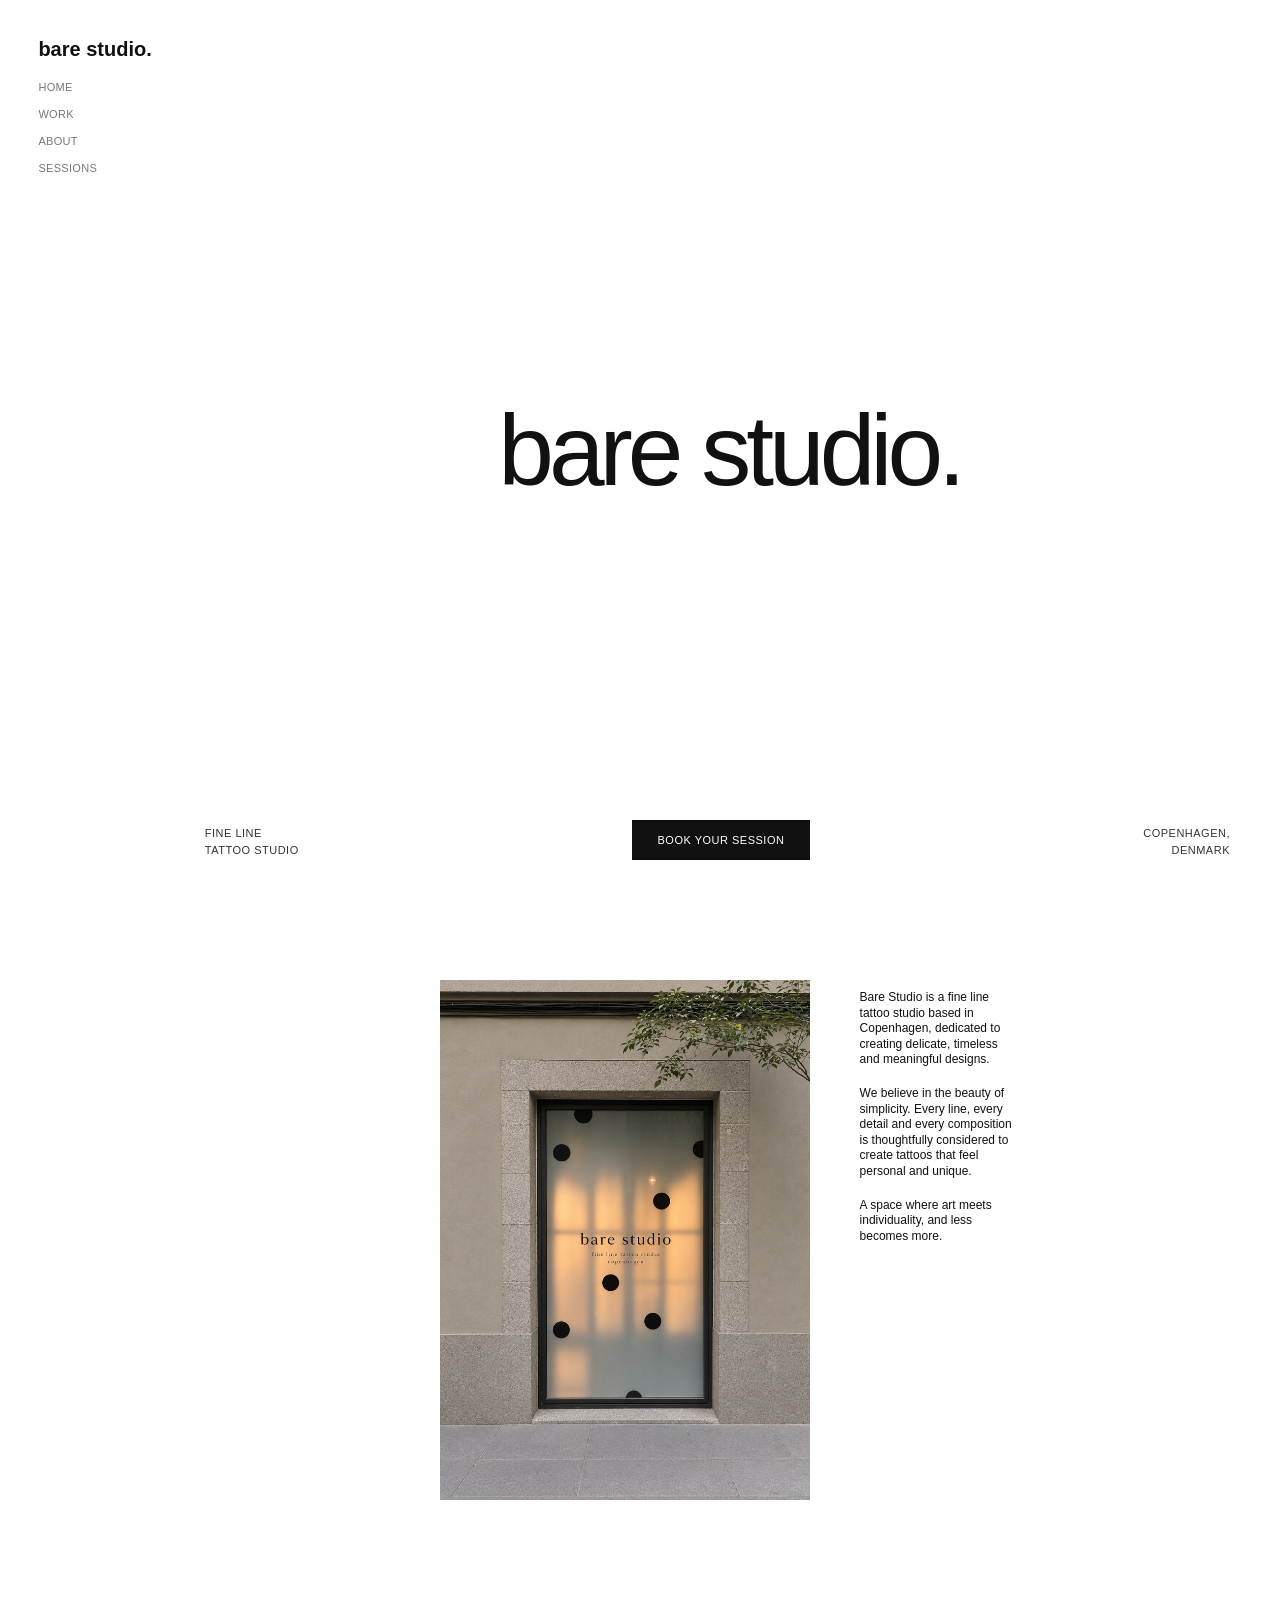
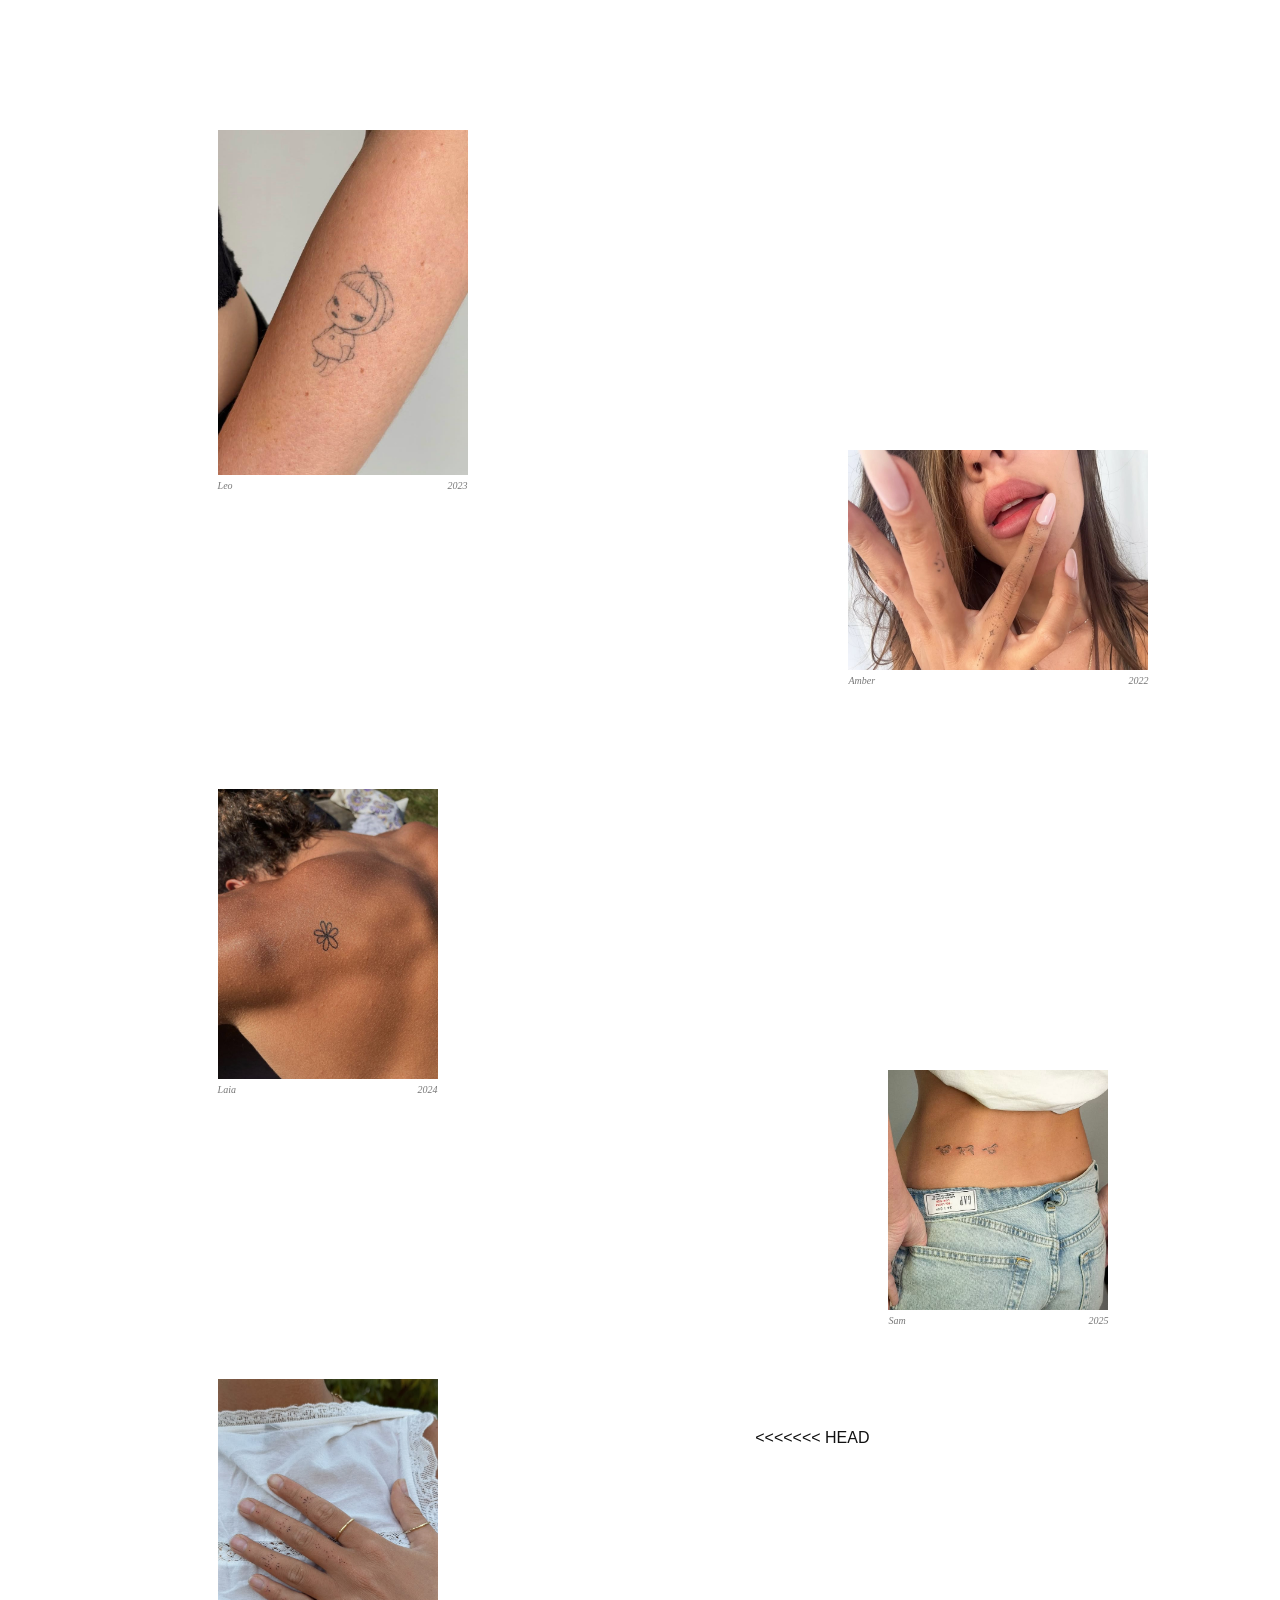
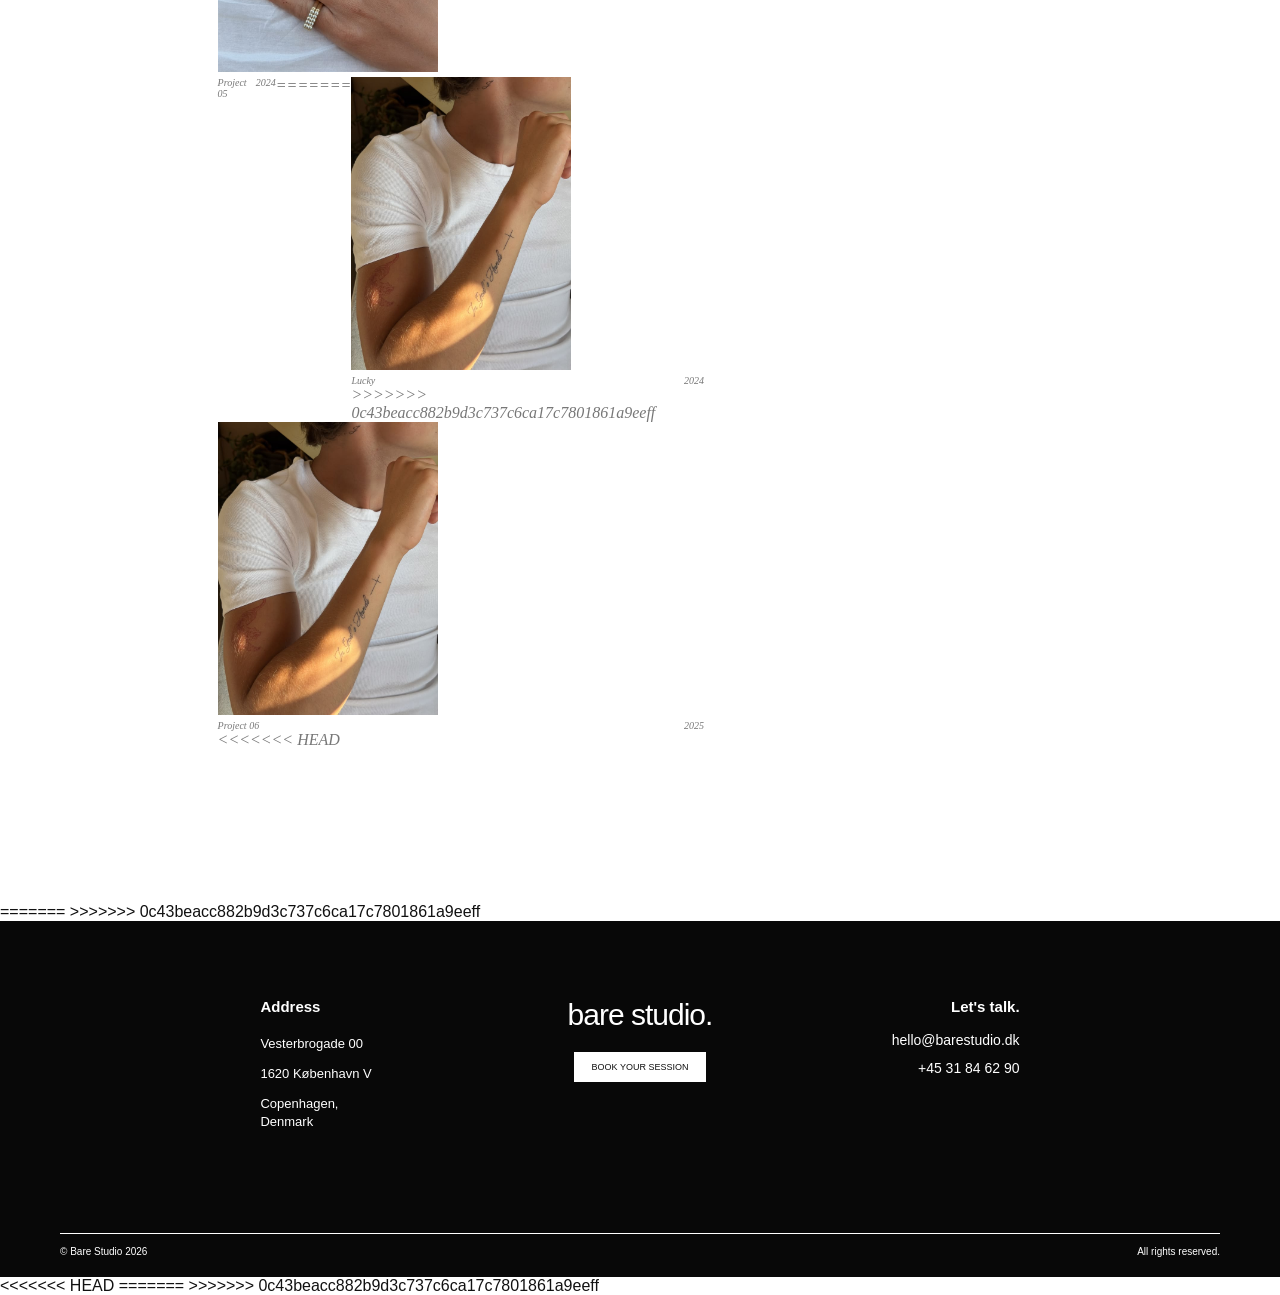
==== commit 583ab2fd: "Home gallery / intento de work" ====
--- a/index.html
+++ b/index.html
@@ -12,6 +12,7 @@
     <meta name="description" content="bare studio. Fine Line Tattoo studio in Copenhage.">
 
     <link rel="stylesheet" href="css/style.css">
+
 </head>
 
 
@@ -106,56 +107,59 @@
     </section>
 
     <!-- SELECTED WORK -->
-
-    <section class="selected-work">
-
-        <a href="work.html">
-            SELECTED WORK
-            <span>↗</span>
-        </a>
-
-            
-    </section>
-
-    <section class="home-work">
-
-
-        <div>
-            <img src="gallery/nara .jpg" alt="">
-
-            <div class="home-project-info">
-                <h3>Nara</h3>
-                <h3>2025</h3>
-            </div>
-        </div>
-
-        <div>
-            <img src="gallery/hailey .jpg" alt="">
-
-            <div class="home-project-info">
-                <h3>Hailey</h3>
-                <h3>2026</h3>
-            </div>
-        </div>
-
-         <div>
-            <img src="gallery/back 1.jpg" alt="">
-
-            <div class="home-project-info">
-                <h3>Leo</h3>
-                <h3>2023</h3>
-            </div>
-        </div>
-
-         <div>
-            <img src="gallery/horses.jpg" alt="">
-
-            <div class="home-project-info">
-                <h3>Amber</h3>
-                <h3>2022</h3>
-            </div>
-        </div>
-
+   
+
+<section class="home-work">
+
+    <!-- FOTO 1 -->
+    <div>
+        <img src="gallery/nara .jpg" alt="Leo tattoo">
+
+        <div class="home-project-info">
+            <h3>Leo</h3>
+            <h3>2023</h3>
+        </div>
+    </div>
+
+    <!-- FOTO 2 -->
+    <div>
+        <img src="gallery/hailey .jpg" alt="Amber tattoo">
+
+        <div class="home-project-info">
+            <h3>Amber</h3>
+            <h3>2022</h3>
+        </div>
+    </div>
+
+    <!-- FOTO 3 -->
+    <div>
+        <img src="gallery/back 1.jpg" alt="Laia tattoo">
+
+        <div class="home-project-info">
+            <h3>Laia</h3>
+            <h3>2024</h3>
+        </div>
+    </div>
+
+    <!-- FOTO 4 -->
+    <div>
+        <img src="gallery/horses.jpg" alt="Sam tattoo">
+
+        <div class="home-project-info">
+            <h3>Sam</h3>
+            <h3>2025</h3>
+        </div>
+    </div>
+
+<<<<<<< HEAD
+    <!-- FOTO 5 -->
+    <div>
+        <img src="gallery/hand 2.jpg" alt="Tattoo project">
+
+        <div class="home-project-info">
+            <h3>Project 05</h3>
+            <h3>2024</h3>
+=======
          <div>
             <img src="gallery/arm.jpg" alt="">
 
@@ -163,18 +167,27 @@
                 <h3>Lucky</h3>
                 <h3>2024</h3>
             </div>
-        </div>
-
-        <div>
-            <img src="gallery/wrist.jpg" alt="">
-
-            <div class="home-project-info">
-                <h3>Blair</h3>
-                <h3>2026</h3>
-            </div>
-        </div>
-
+>>>>>>> 0c43beacc882b9d3c737c6ca17c7801861a9eeff
+        </div>
+    </div>
+
+    <!-- FOTO 6 -->
+    <div>
+        <img src="gallery/arm.jpg" alt="Tattoo project">
+
+        <div class="home-project-info">
+            <h3>Project 06</h3>
+            <h3>2025</h3>
+        </div>
+    </div>
+
+<<<<<<< HEAD
+</section>
+
+
+=======
     </section>
+>>>>>>> 0c43beacc882b9d3c737c6ca17c7801861a9eeff
 
 
     <!-- FOOTER -->
@@ -231,10 +244,15 @@
     </footer>
 
  </main>
+<<<<<<< HEAD
+ 
+ <script src="gallery.js"></script>
+=======
 
     <script src="https://code.jquery.com/jquery-3.7.1.min.js"></script>
     <script src="js/script.js"></script>
 
+>>>>>>> 0c43beacc882b9d3c737c6ca17c7801861a9eeff
 </body>
 
 </html>
--- a/css/style.css
+++ b/css/style.css
@@ -228,6 +228,9 @@
     grid-column: 1;
     grid-row: 1;
     justify-self: start;
+    font-style: italic;
+    font-family: serif;
+    color: #777;
 }
 
 .home-work > div:nth-child(1) img {
@@ -240,6 +243,9 @@
     grid-row: 1;
     justify-self: center;
     margin-top: 343px;
+    font-style: italic;
+    font-family: serif;
+    color: #777;
 }
 
 .home-work > div:nth-child(2) img {
@@ -251,6 +257,9 @@
     grid-column: 1;
     grid-row: 2;
     justify-self: start;
+    font-style: italic;
+    font-family: serif;
+    color: #777;
 }
 
 .home-work > div:nth-child(3) img {
@@ -263,6 +272,9 @@
     grid-row: 2;
     justify-self: center;
     margin-top: 300px;
+    font-style: italic;
+    font-family: serif;
+    color: #777;
 }
 
 .home-work > div:nth-child(4) img {
@@ -274,7 +286,11 @@
     grid-column: 1;
     grid-row: 3;
     justify-self: start;
+    font-style: italic;
+    font-family: serif;
+    color: #777;
     margin-top: -50px;
+
 }
 
 .home-work > div:nth-child(5) img {
@@ -284,7 +300,12 @@
 /*Foto 6*/
 .home-work > div:nth-child(6) {
     grid-column: 2;
-    grid-row: 4;
+    grid-row: 3;
+    justify-self: center;
+    margin-top: 300px;
+    font-style: italic;
+    font-family: serif;
+    color: #777;
     justify-self: start;
 }
 
@@ -297,7 +318,7 @@
 
 .home-work img {
     display: block;
-    width: 180px;
+    width: 400px;
     height: auto;
     object-fit: cover;
 }
@@ -407,6 +428,70 @@
     font-family: Arial, Helvetica, sans-serif;
     color: #252525;
 }
+
+
+
+/* GALLERY SECTION */
+
+/* GALLERY */
+
+.gallery-section {
+    width: 100%;
+}
+
+/* CATEGORIES */
+
+.gallery-categories {
+    display: flex;
+    gap: 35px;
+    margin-bottom: 45px;
+}
+
+.filter-btn {
+    background: none;
+    border: none;
+    padding: 0;
+    font-family: inherit;
+    font-size: 14px;
+    color: #999;
+    cursor: pointer;
+    transition: color 0.3s ease;
+}
+
+.filter-btn:hover,
+.filter-btn.active {
+    color: #111;
+}
+
+/* GALLERY GRID */
+
+.gallery-container {
+    display: grid;
+    grid-template-columns: repeat(3, 1fr);
+    gap: 25px;
+    align-items: start;
+}
+
+.gallery-image {
+    width: 100%;
+    overflow: hidden;
+}
+
+.gallery-image img {
+    width: 100%;
+    height: 400px;
+    object-fit: cover;
+    display: block;
+}
+
+/* HIDE IMAGES */
+
+.gallery-image.hidden {
+    display: none;
+}
+
+
+
 /*MATERIALS & INKS /WORK*/
 
 .story-section {
@@ -1041,6 +1126,8 @@
     background-color: #444444;
 }
 
+<<<<<<< HEAD
+=======
 .booking-field input,
 .booking-field select {
     height: 44px;
@@ -1051,6 +1138,7 @@
 
 /*  GOOD TO KNOW */
 
+>>>>>>> 0c43beacc882b9d3c737c6ca17c7801861a9eeff
 .goodtoknow-section {
     width: 100%;
     min-height: 100vh;
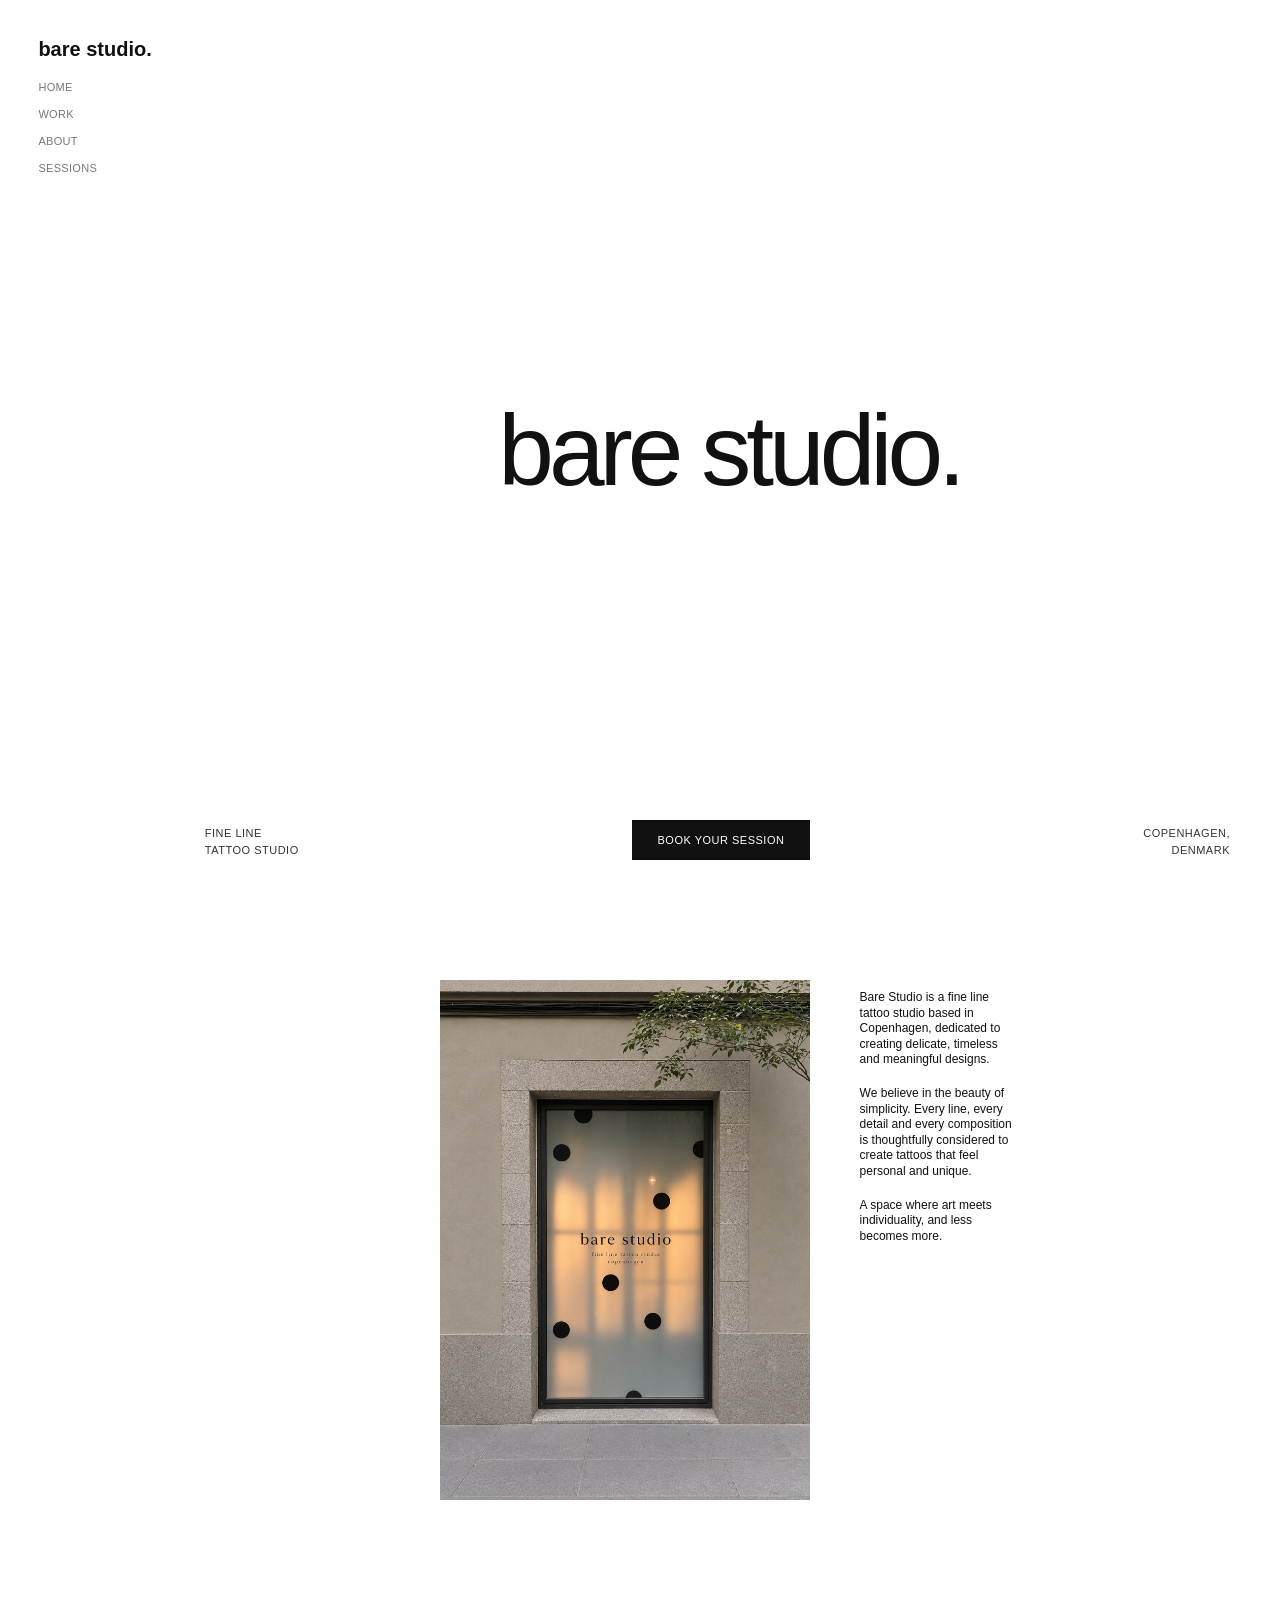
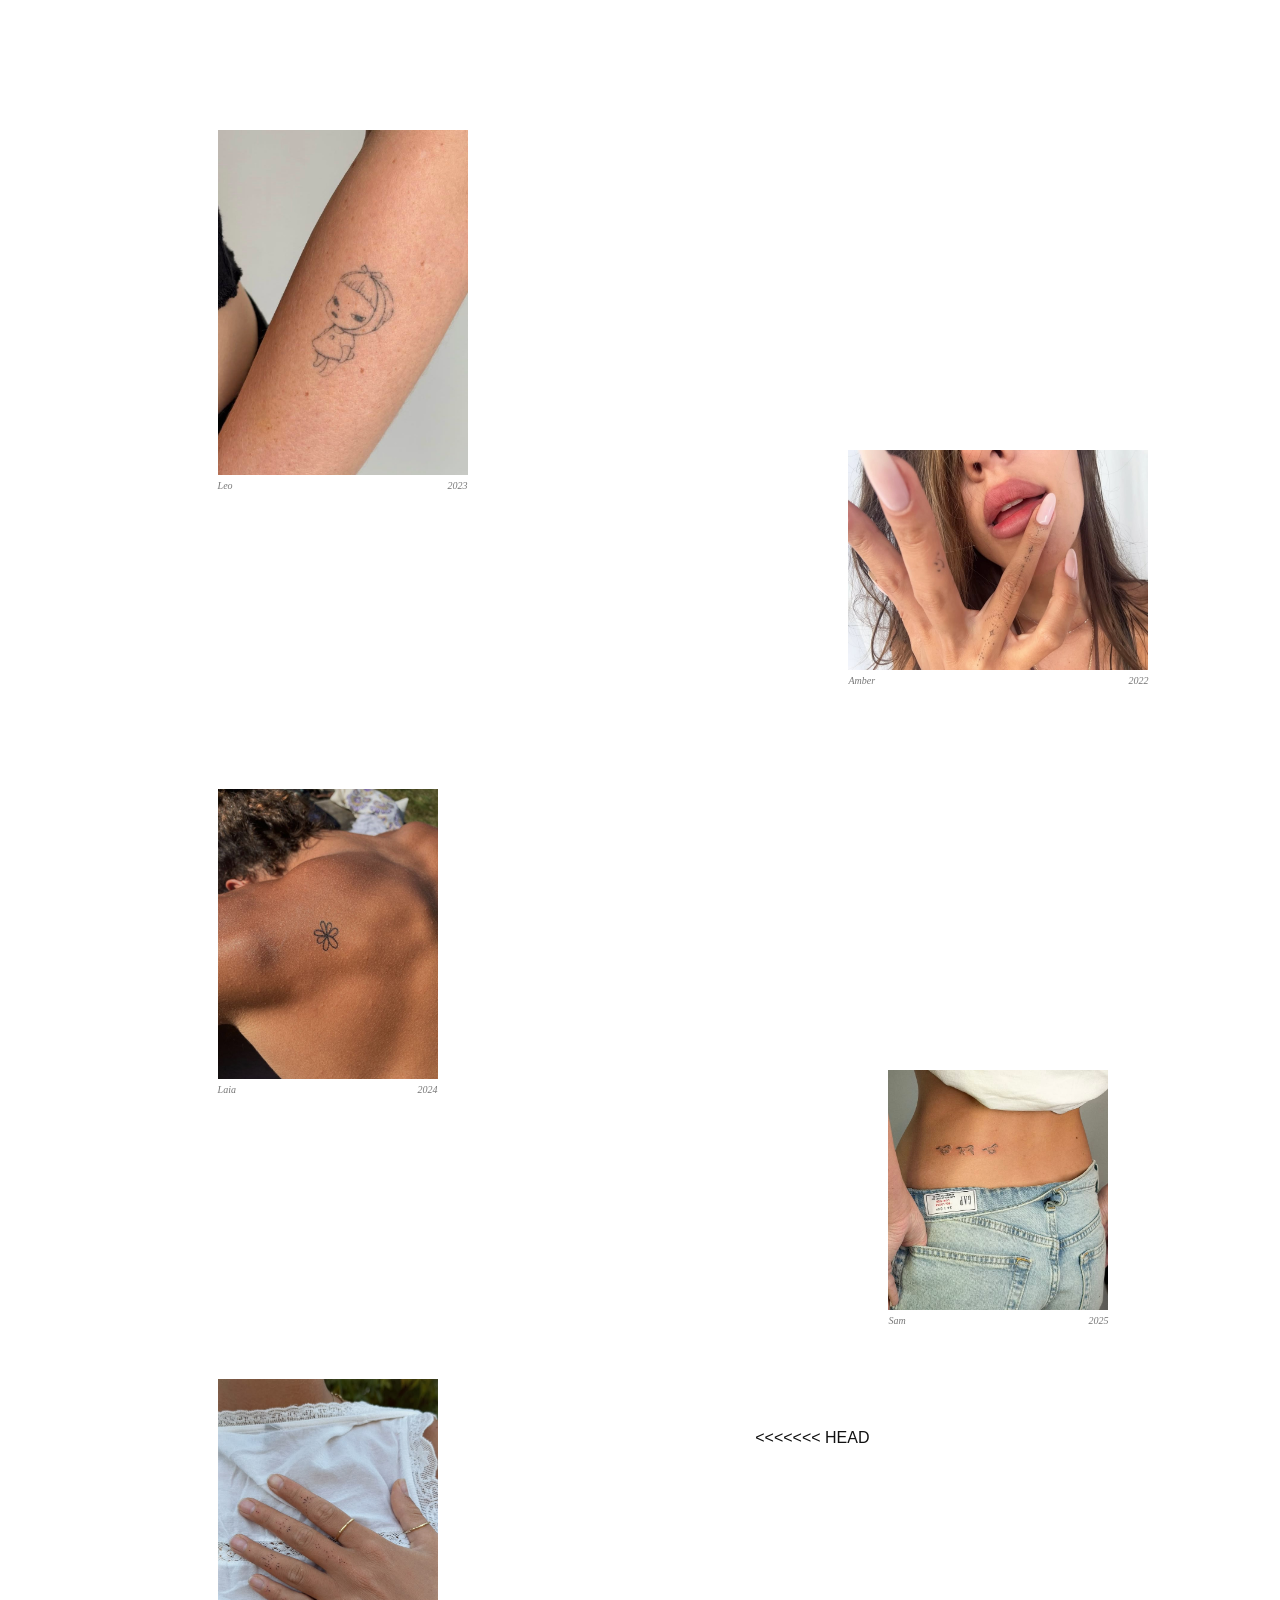
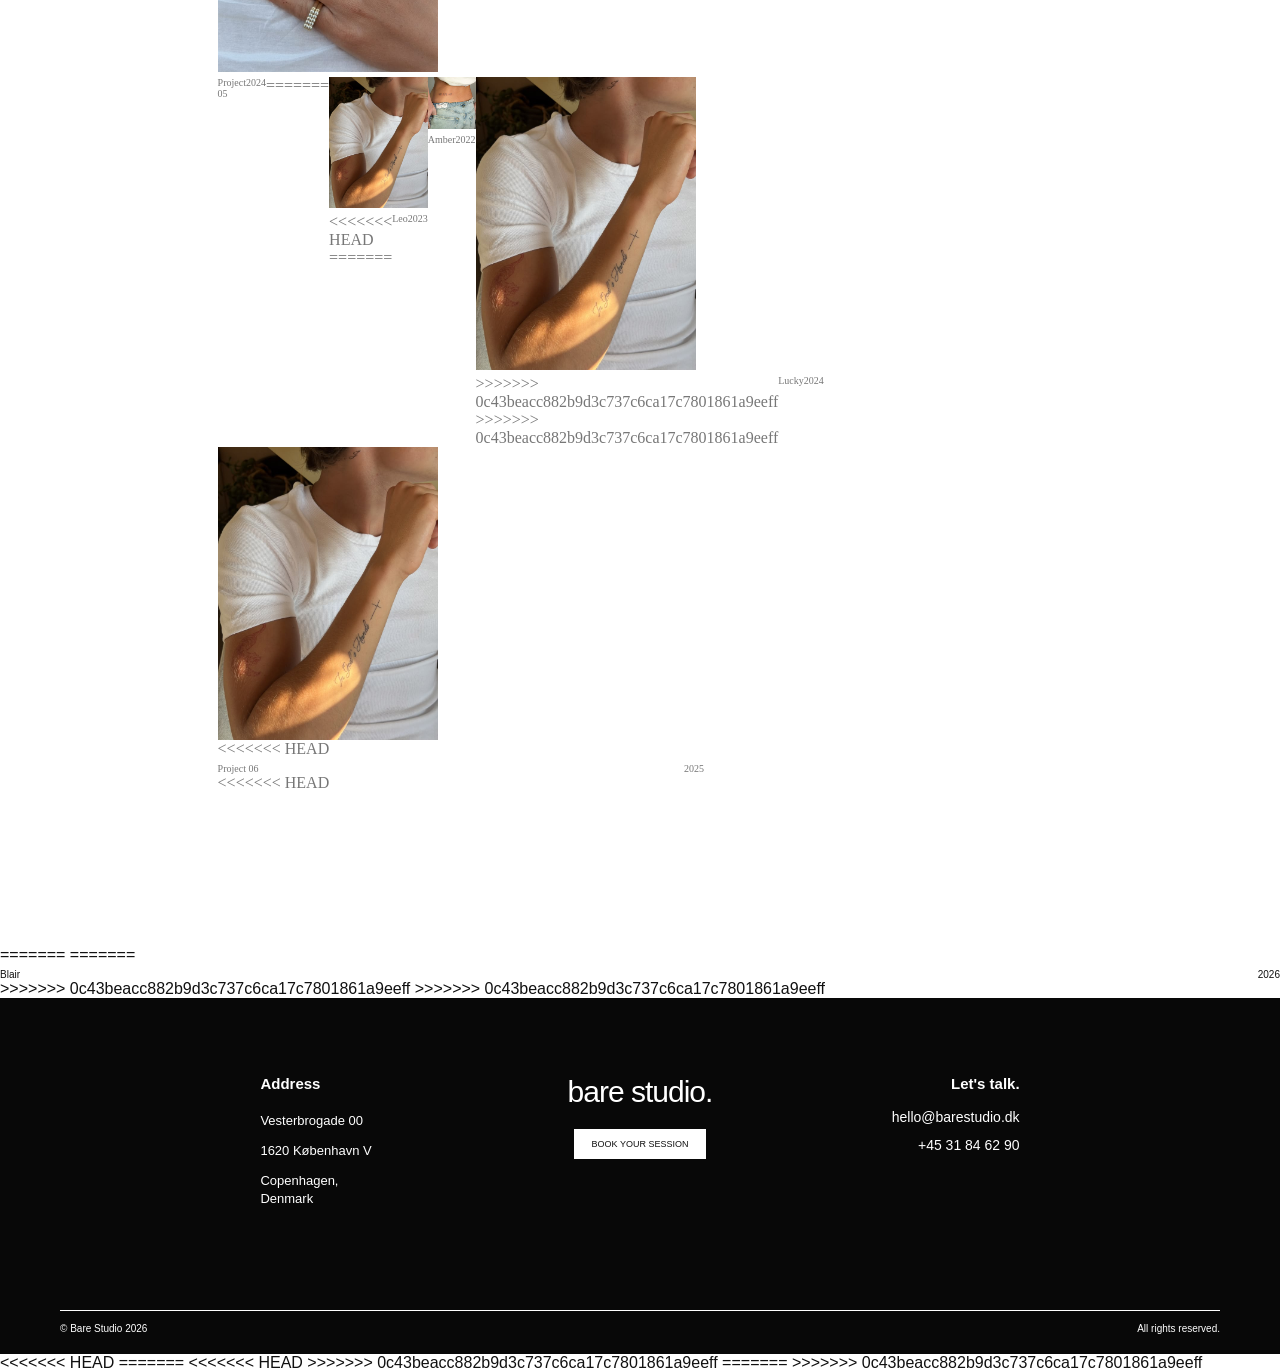
==== commit 2cb030c7: "." ====
--- a/index.html
+++ b/index.html
@@ -164,6 +164,27 @@
             <img src="gallery/arm.jpg" alt="">
 
             <div class="home-project-info">
+<<<<<<< HEAD
+=======
+                <h3>Leo</h3>
+                <h3>2023</h3>
+            </div>
+        </div>
+
+         <div>
+            <img src="gallery/horses.jpg" alt="">
+
+            <div class="home-project-info">
+                <h3>Amber</h3>
+                <h3>2022</h3>
+            </div>
+        </div>
+
+         <div>
+            <img src="gallery/arm.jpg" alt="">
+
+            <div class="home-project-info">
+>>>>>>> 0c43beacc882b9d3c737c6ca17c7801861a9eeff
                 <h3>Lucky</h3>
                 <h3>2024</h3>
             </div>
@@ -175,6 +196,7 @@
     <div>
         <img src="gallery/arm.jpg" alt="Tattoo project">
 
+<<<<<<< HEAD
         <div class="home-project-info">
             <h3>Project 06</h3>
             <h3>2025</h3>
@@ -186,6 +208,14 @@
 
 
 =======
+=======
+            <div class="home-project-info">
+                <h3>Blair</h3>
+                <h3>2026</h3>
+            </div>
+        </div>
+
+>>>>>>> 0c43beacc882b9d3c737c6ca17c7801861a9eeff
     </section>
 >>>>>>> 0c43beacc882b9d3c737c6ca17c7801861a9eeff
 
@@ -252,6 +282,9 @@
     <script src="https://code.jquery.com/jquery-3.7.1.min.js"></script>
     <script src="js/script.js"></script>
 
+<<<<<<< HEAD
+>>>>>>> 0c43beacc882b9d3c737c6ca17c7801861a9eeff
+=======
 >>>>>>> 0c43beacc882b9d3c737c6ca17c7801861a9eeff
 </body>
 
--- a/css/style.css
+++ b/css/style.css
@@ -286,11 +286,15 @@
     grid-column: 1;
     grid-row: 3;
     justify-self: start;
+<<<<<<< HEAD
     font-style: italic;
     font-family: serif;
     color: #777;
     margin-top: -50px;
 
+=======
+    margin-top: -50px;
+>>>>>>> 0c43beacc882b9d3c737c6ca17c7801861a9eeff
 }
 
 .home-work > div:nth-child(5) img {
@@ -300,12 +304,16 @@
 /*Foto 6*/
 .home-work > div:nth-child(6) {
     grid-column: 2;
+<<<<<<< HEAD
     grid-row: 3;
     justify-self: center;
     margin-top: 300px;
     font-style: italic;
     font-family: serif;
     color: #777;
+=======
+    grid-row: 4;
+>>>>>>> 0c43beacc882b9d3c737c6ca17c7801861a9eeff
     justify-self: start;
 }
 
@@ -1127,7 +1135,10 @@
 }
 
 <<<<<<< HEAD
+<<<<<<< HEAD
 =======
+=======
+>>>>>>> 0c43beacc882b9d3c737c6ca17c7801861a9eeff
 .booking-field input,
 .booking-field select {
     height: 44px;
@@ -1135,6 +1146,11 @@
 }
 
 
+<<<<<<< HEAD
+=======
+
+/*  GOOD TO KNOW */
+>>>>>>> 0c43beacc882b9d3c737c6ca17c7801861a9eeff
 
 /*  GOOD TO KNOW */
 
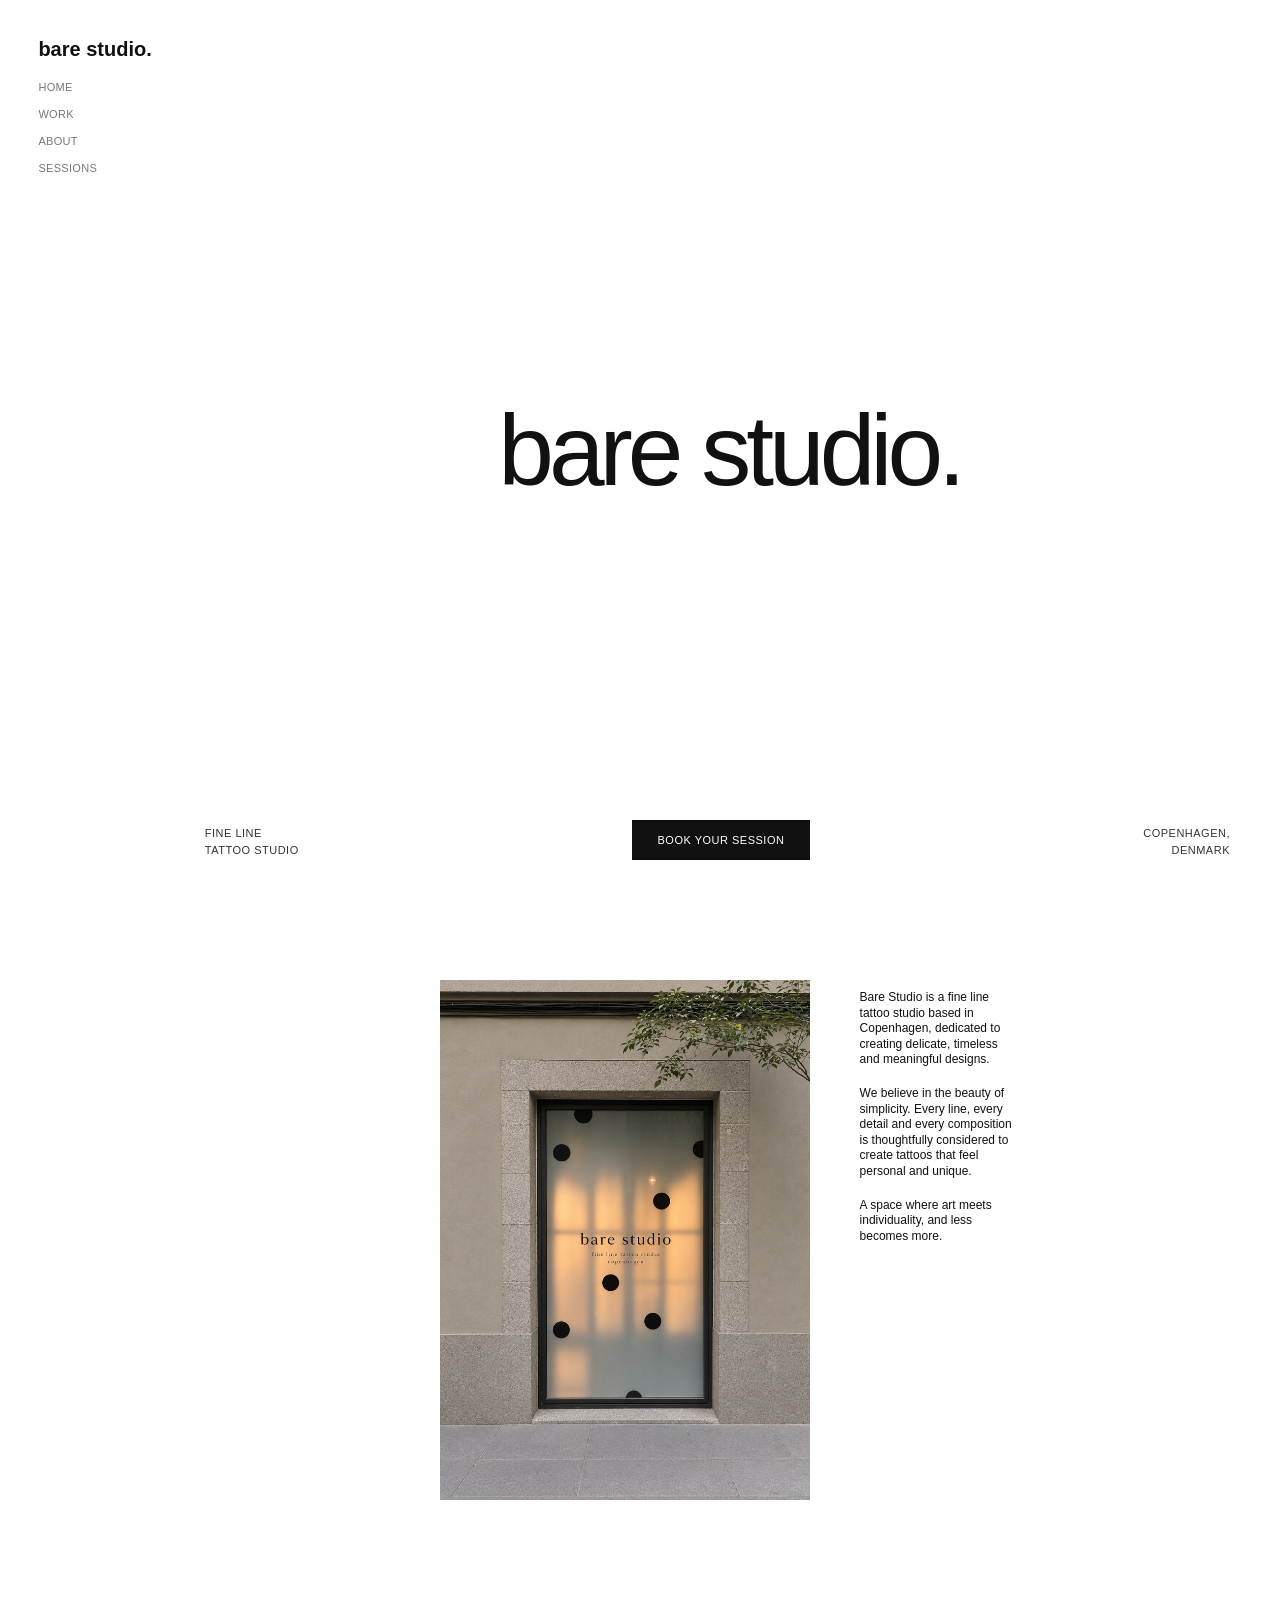
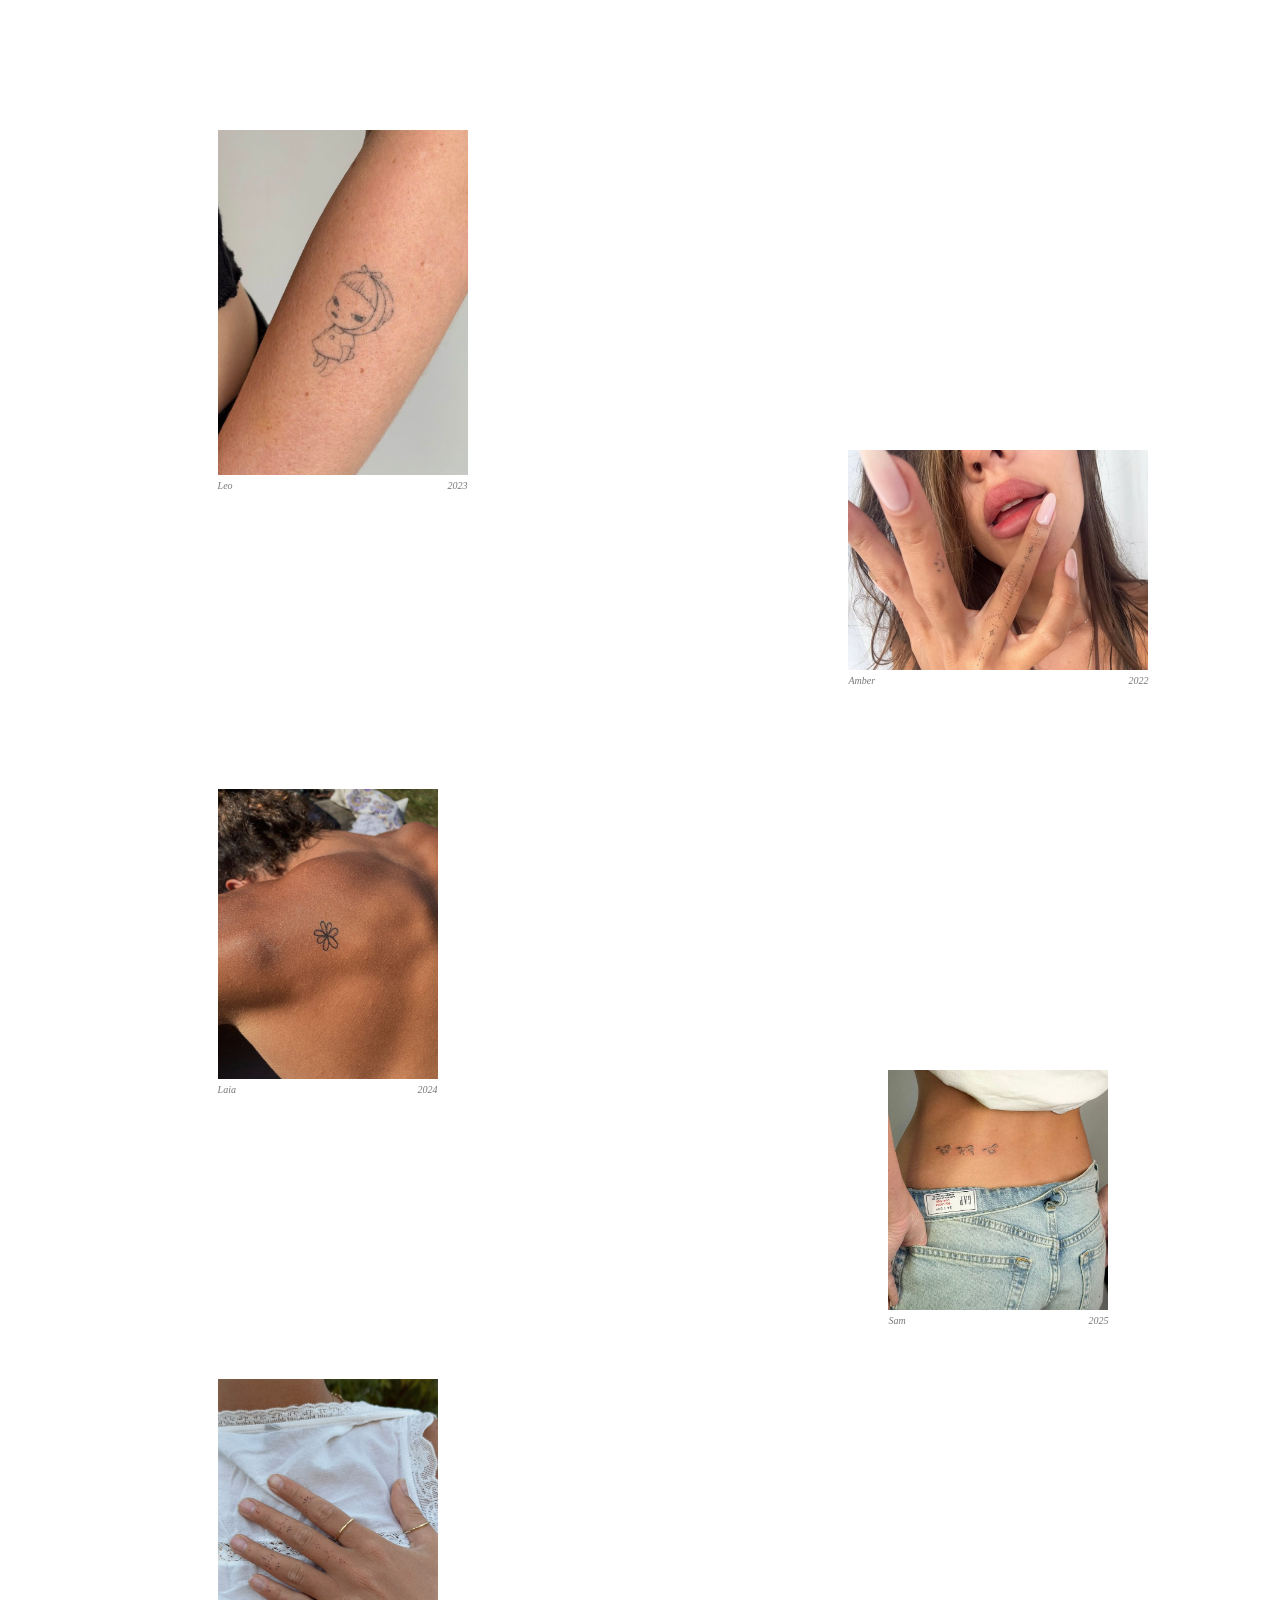
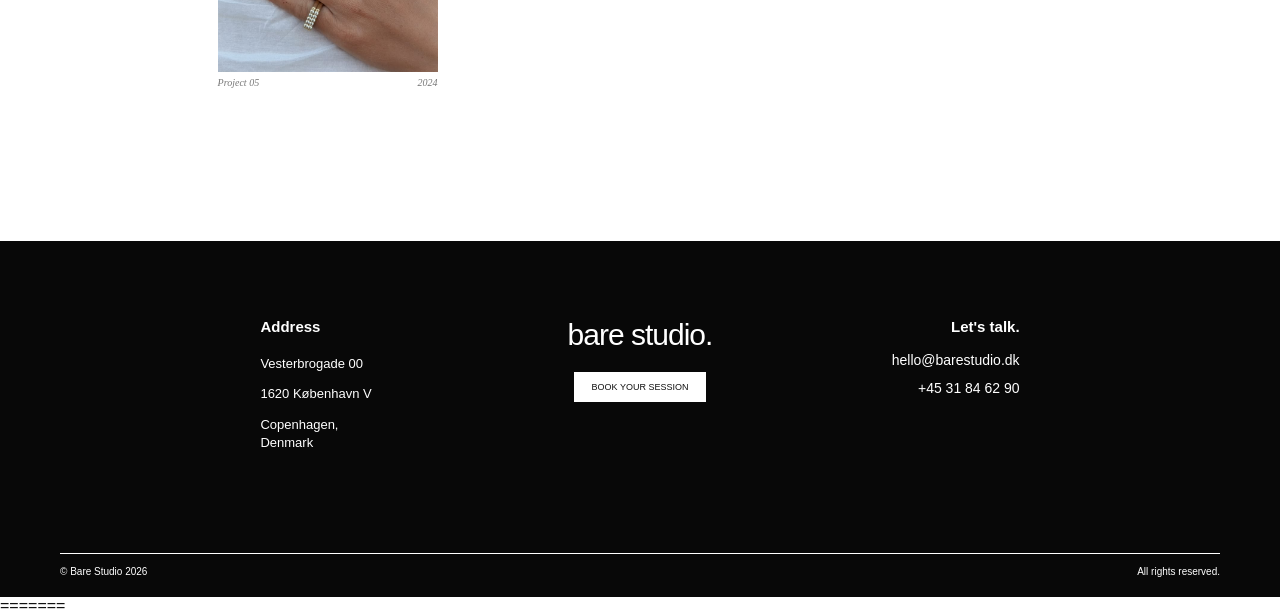
==== commit 231ea67e: "Studio / Ilustración de ventana modal" ====
--- a/index.html
+++ b/index.html
@@ -151,7 +151,6 @@
         </div>
     </div>
 
-<<<<<<< HEAD
     <!-- FOTO 5 -->
     <div>
         <img src="gallery/hand 2.jpg" alt="Tattoo project">
@@ -159,65 +158,13 @@
         <div class="home-project-info">
             <h3>Project 05</h3>
             <h3>2024</h3>
-=======
-         <div>
-            <img src="gallery/arm.jpg" alt="">
-
-            <div class="home-project-info">
-<<<<<<< HEAD
-=======
-                <h3>Leo</h3>
-                <h3>2023</h3>
-            </div>
-        </div>
-
-         <div>
-            <img src="gallery/horses.jpg" alt="">
-
-            <div class="home-project-info">
-                <h3>Amber</h3>
-                <h3>2022</h3>
-            </div>
-        </div>
-
-         <div>
-            <img src="gallery/arm.jpg" alt="">
-
-            <div class="home-project-info">
->>>>>>> 0c43beacc882b9d3c737c6ca17c7801861a9eeff
-                <h3>Lucky</h3>
-                <h3>2024</h3>
-            </div>
->>>>>>> 0c43beacc882b9d3c737c6ca17c7801861a9eeff
-        </div>
-    </div>
-
-    <!-- FOTO 6 -->
-    <div>
-        <img src="gallery/arm.jpg" alt="Tattoo project">
-
-<<<<<<< HEAD
-        <div class="home-project-info">
-            <h3>Project 06</h3>
-            <h3>2025</h3>
-        </div>
-    </div>
-
-<<<<<<< HEAD
-</section>
-
-
-=======
-=======
-            <div class="home-project-info">
-                <h3>Blair</h3>
-                <h3>2026</h3>
-            </div>
-        </div>
-
->>>>>>> 0c43beacc882b9d3c737c6ca17c7801861a9eeff
+
+        </div>
+      
+        </div>
+
     </section>
->>>>>>> 0c43beacc882b9d3c737c6ca17c7801861a9eeff
+
 
 
     <!-- FOOTER -->
@@ -274,7 +221,6 @@
     </footer>
 
  </main>
-<<<<<<< HEAD
  
  <script src="gallery.js"></script>
 =======
@@ -282,10 +228,6 @@
     <script src="https://code.jquery.com/jquery-3.7.1.min.js"></script>
     <script src="js/script.js"></script>
 
-<<<<<<< HEAD
->>>>>>> 0c43beacc882b9d3c737c6ca17c7801861a9eeff
-=======
->>>>>>> 0c43beacc882b9d3c737c6ca17c7801861a9eeff
 </body>
 
 </html>
--- a/css/style.css
+++ b/css/style.css
@@ -286,15 +286,10 @@
     grid-column: 1;
     grid-row: 3;
     justify-self: start;
-<<<<<<< HEAD
     font-style: italic;
     font-family: serif;
     color: #777;
     margin-top: -50px;
-
-=======
-    margin-top: -50px;
->>>>>>> 0c43beacc882b9d3c737c6ca17c7801861a9eeff
 }
 
 .home-work > div:nth-child(5) img {
@@ -304,17 +299,13 @@
 /*Foto 6*/
 .home-work > div:nth-child(6) {
     grid-column: 2;
-<<<<<<< HEAD
+
     grid-row: 3;
     justify-self: center;
     margin-top: 300px;
     font-style: italic;
     font-family: serif;
     color: #777;
-=======
-    grid-row: 4;
->>>>>>> 0c43beacc882b9d3c737c6ca17c7801861a9eeff
-    justify-self: start;
 }
 
 .home-work > div:nth-child(6) img {
@@ -346,157 +337,62 @@
 
 
 
-
-/*GALLERY /WORK*/
-
-.gallery-section {
-    margin-left: 180px;
-    min-height: 100vh;
-    padding: 100px 40px;
-
-    display: flex;
-    flex-direction: column;
-    align-items: center;
-}
-
+/* GALLERY */
+
+.gallery {
+    padding: 60px 40px;
+}
+
+/* CATEGORIES */
 
 .gallery-categories {
     display: flex;
     justify-content: center;
     gap: 55px;
-    margin-bottom: 40px;
-}
-
-.gallery-categories a {
-    text-decoration: none;
-    color: #777777;
-    font-size: 13px;
-    font-weight: 400;
-    padding-bottom: 5px;
-}
-
-.gallery-categories a:hover,
-.gallery-categories a.active {
-    color: #111111;
-    border-bottom: 1px solid #111111;
-}
-
-
-
-.gallery-container {
-    width: 520px;
-    max-width: 100%;
-}
-
-.gallery-image {
-    width: 100%;
-    height: 400px;
-}
-
-.gallery-image img {
-    width: 100%;
-    height: 100%;
-    object-fit: cover;
-    display: block;
-}
-
-
-
-.gallery-controls {
-    display: flex;
-    justify-content: space-between;
-    align-items: center;
-    margin-top: 12px;
-}
-
-.gallery-arrow {
-    width: 40px;
-    height: 20px;
-    border: 1px solid #999999;
-    background: transparent;
-    color: #555555;
-    font-size: 14px;
-    cursor: pointer;
-}
-
-.gallery-arrow:hover {
-    background-color: #111111;
-    color: white;
-}
-
-.gallery-counter {
-    font-size: 10px;
-    color: #777777;
-}
-
-.materials-links {
-    width: 100%;
-    max-width: 750px;
-    margin: 0 auto;
-    font-family: Arial, Helvetica, sans-serif;
-    color: #252525;
-}
-
-
-
-/* GALLERY SECTION */
-
-/* GALLERY */
-
-.gallery-section {
-    width: 100%;
-}
-
-/* CATEGORIES */
-
-.gallery-categories {
-    display: flex;
-    gap: 35px;
-    margin-bottom: 45px;
-}
-
-.filter-btn {
+    margin-bottom: 55px;
+}
+
+.gallery-categories button {
     background: none;
     border: none;
-    padding: 0;
-    font-family: inherit;
-    font-size: 14px;
-    color: #999;
+    font-size: 16px;
+    color: #777;
     cursor: pointer;
-    transition: color 0.3s ease;
-}
-
-.filter-btn:hover,
-.filter-btn.active {
+}
+
+.gallery-categories button.active {
     color: #111;
-}
-
-/* GALLERY GRID */
-
-.gallery-container {
-    display: grid;
-    grid-template-columns: repeat(3, 1fr);
+    border-bottom: 1px solid #111;
+    padding-bottom: 5px;
+}
+
+/* IMAGE AND ARROWS */
+
+.gallery-content {
+    display: flex;
+    justify-content: center;
+    align-items: center;
     gap: 25px;
-    align-items: start;
-}
-
-.gallery-image {
-    width: 100%;
-    overflow: hidden;
-}
-
-.gallery-image img {
-    width: 100%;
-    height: 400px;
+}
+
+.gallery-content img {
+    width: 400px;
+    height: 380px;
     object-fit: cover;
-    display: block;
-}
-
-/* HIDE IMAGES */
-
-.gallery-image.hidden {
-    display: none;
-}
+    border-radius: 30px;
+}
+
+/* ARROWS */
+
+.gallery-arrow {
+    background: none;
+    border: none;
+    font-size: 22px;
+    cursor: pointer;
+}
+
+
+
 
 
 
@@ -724,6 +620,126 @@
     margin-left: 0;
     margin-right: 0;
 }
+
+
+/* OUR STUDIO */
+
+.studio-section {
+    padding: 60px 8% 60px 16%;
+    background-color: white;
+    color: #111;
+}
+
+
+/* CABECERA */
+
+.studio-header {
+    display: flex;
+    justify-content: space-between;
+    font-size: 9px;
+    color: #777;
+    margin-bottom: 15px;
+    letter-spacing: 0.3px;
+}
+
+.studio-header p {
+    margin: 0;
+}
+
+.studio-main-title {
+    font-size: 18px;
+    font-weight: 400;
+    margin: 0;
+}
+
+
+/* BLOQUES */
+
+.studio-block {
+    display: flex;
+    align-items: center;
+    justify-content: space-between;
+    width: 90%;
+    margin-top: 100px;
+}
+
+
+/* IMÁGENES */
+
+.studio-image {
+    width: 32%;
+}
+
+.studio-image img {
+    width: 100%;
+    height: 270px;
+    object-fit: cover;
+    display: block;
+}
+
+
+/* TEXTOS */
+
+.studio-text {
+    width: 45%;
+}
+
+.studio-label {
+    font-size: 9px;
+    color: #777;
+    margin-bottom: 18px;
+}
+
+.studio-text h3 {
+    font-size: 17px;
+    font-weight: 400;
+    margin: 0 0 12px 0;
+}
+
+.studio-text p:last-child {
+    font-size: 10px;
+    line-height: 1.5;
+    color: #666;
+    max-width: 310px;
+    margin: 0;
+}
+
+
+/* BLOQUE 1 */
+
+.block-one {
+    margin-left: 0;
+    margin-top: 75px;
+}
+
+
+/* BLOQUE 2 */
+
+.block-two {
+    flex-direction: row-reverse;
+    width: 80%;
+    margin-left: auto;
+    margin-top: 150px;
+}
+
+.block-two .studio-text {
+    text-align: right;
+}
+
+.block-two .studio-text p:last-child {
+    margin-left: auto;
+}
+
+
+/* BLOQUE 3 */
+
+.block-three {
+    margin-top: 150px;
+    margin-left: -15px;
+}
+
+
+
 
 /*WHO ARE WE? /ABOUT*/
 
@@ -1134,11 +1150,6 @@
     background-color: #444444;
 }
 
-<<<<<<< HEAD
-<<<<<<< HEAD
-=======
-=======
->>>>>>> 0c43beacc882b9d3c737c6ca17c7801861a9eeff
 .booking-field input,
 .booking-field select {
     height: 44px;
@@ -1146,15 +1157,9 @@
 }
 
 
-<<<<<<< HEAD
-=======
-
 /*  GOOD TO KNOW */
->>>>>>> 0c43beacc882b9d3c737c6ca17c7801861a9eeff
-
-/*  GOOD TO KNOW */
-
->>>>>>> 0c43beacc882b9d3c737c6ca17c7801861a9eeff
+
+
 .goodtoknow-section {
     width: 100%;
     min-height: 100vh;
@@ -1730,6 +1735,97 @@
     .footer-contact {
         align-items: center;
     }
+        /* OUR STUDIO */
+
+    .studio-section {
+        padding: 40px 6%;
+    }
+
+    .studio-header {
+        font-size: 8px;
+        gap: 15px;
+    }
+
+    .studio-main-title {
+        font-size: 17px;
+    }
+
+    /* BLOQUES */
+
+    .studio-block {
+        width: 100%;
+        display: flex;
+        flex-direction: column;
+        gap: 22px;
+        margin: 65px 0;
+        align-items: flex-start;
+    }
+
+    /* IMÁGENES */
+
+    .studio-block .studio-image {
+        width: 80%;
+    }
+
+    .studio-block .studio-image img {
+        width: 100%;
+        height: 260px;
+        object-fit: cover;
+    }
+
+    /* TEXTOS */
+
+    .studio-text {
+        width: 85%;
+        text-align: left;
+    }
+
+    .studio-label {
+        font-size: 9px;
+        margin-bottom: 12px;
+    }
+
+    .studio-text h3 {
+        font-size: 17px;
+        margin-bottom: 10px;
+    }
+
+    .studio-text p:last-child {
+        font-size: 11px;
+        line-height: 1.5;
+        max-width: 100%;
+    }
+
+    /* BLOQUE 1 */
+
+    .block-one {
+        align-items: flex-start;
+    }
+
+    /* BLOQUE 2 */
+
+    .block-two {
+        align-items: flex-end;
+        flex-direction: column;
+    }
+
+    .block-two .studio-image {
+        align-self: flex-end;
+    }
+
+    .block-two .studio-text {
+        text-align: right;
+    }
+
+    .block-two .studio-text p:last-child {
+        margin-left: auto;
+    }
+
+    /* BLOQUE 3 */
+
+    .block-three {
+        align-items: flex-start;
+    }
 }
 
 @media (max-width: 400px) {
@@ -1751,6 +1847,28 @@
 
     .philosophy-grid {
         grid-template-columns: 1fr;
+    }
+
+        /* OUR STUDIO */
+
+    .studio-header {
+        font-size: 7px;
+    }
+
+    .studio-main-title {
+        font-size: 16px;
+    }
+
+    .studio-block .studio-image {
+        width: 90%;
+    }
+
+    .studio-block .studio-image img {
+        height: 230px;
+    }
+
+    .studio-text {
+        width: 90%;
     }
 }
 
@@ -1807,6 +1925,29 @@
         display: block;
         padding: 12px 0;
         border-top: 1px solid #ddd;
+    }
+
+        /* OUR STUDIO */
+
+    .studio-section {
+        margin-left: 0;
+        padding: 50px 6%;
+    }
+
+    .studio-block {
+        width: 90%;
+    }
+
+    .studio-image {
+        width: 38%;
+    }
+
+    .studio-image img {
+        height: 240px;
+    }
+
+    .studio-text {
+        width: 48%;
     }
 }
 
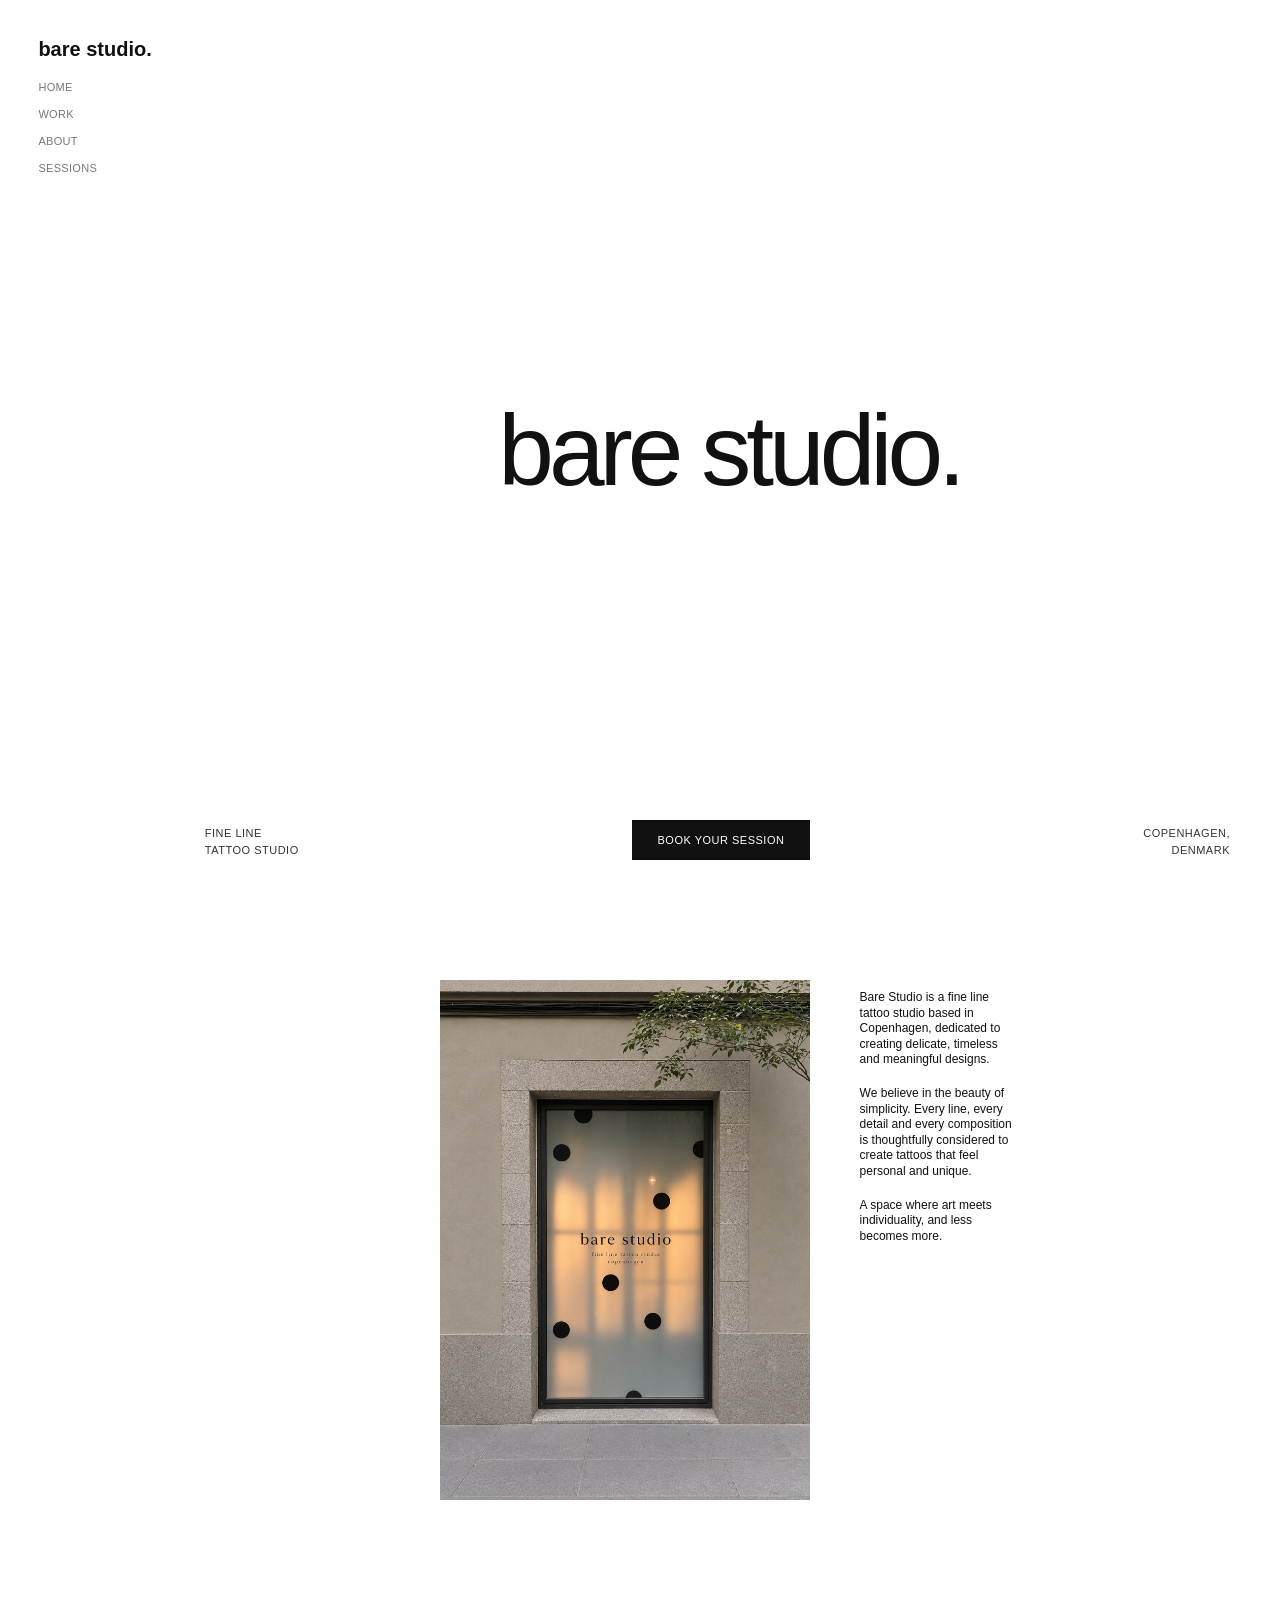
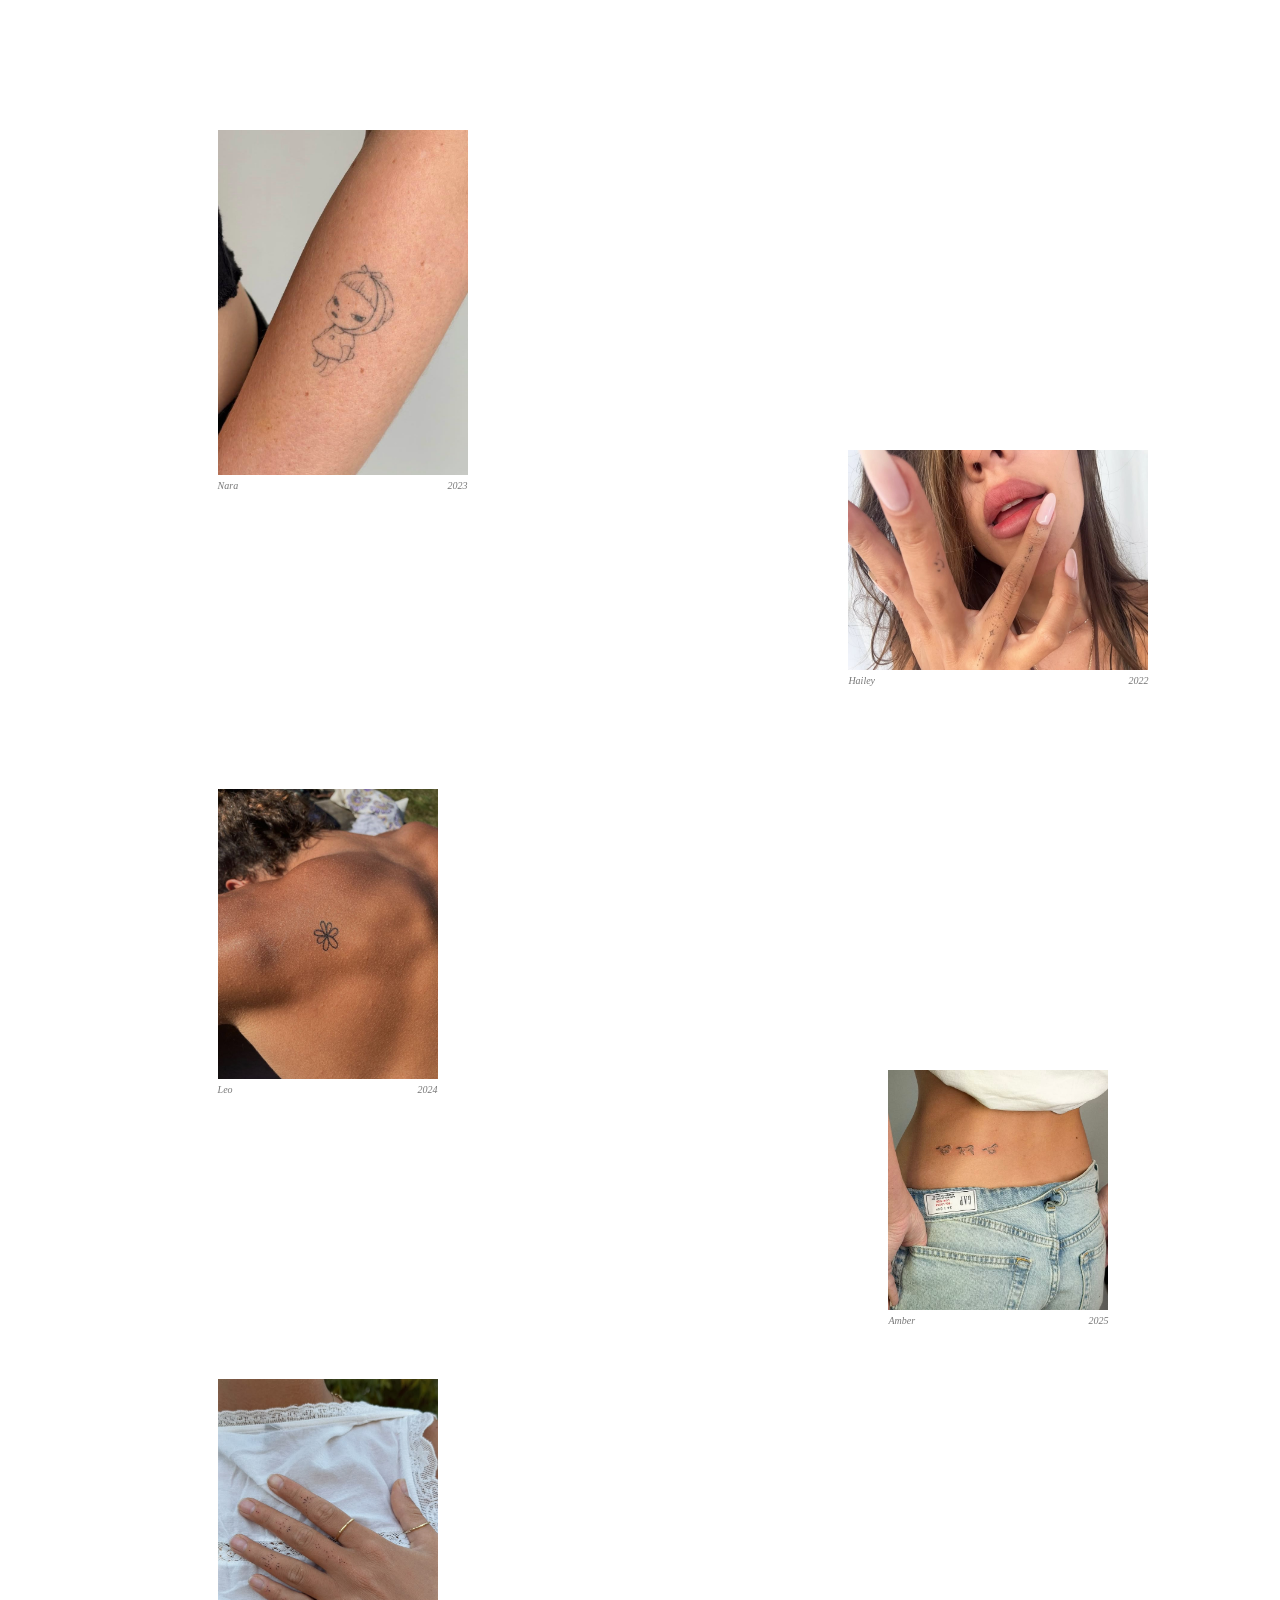
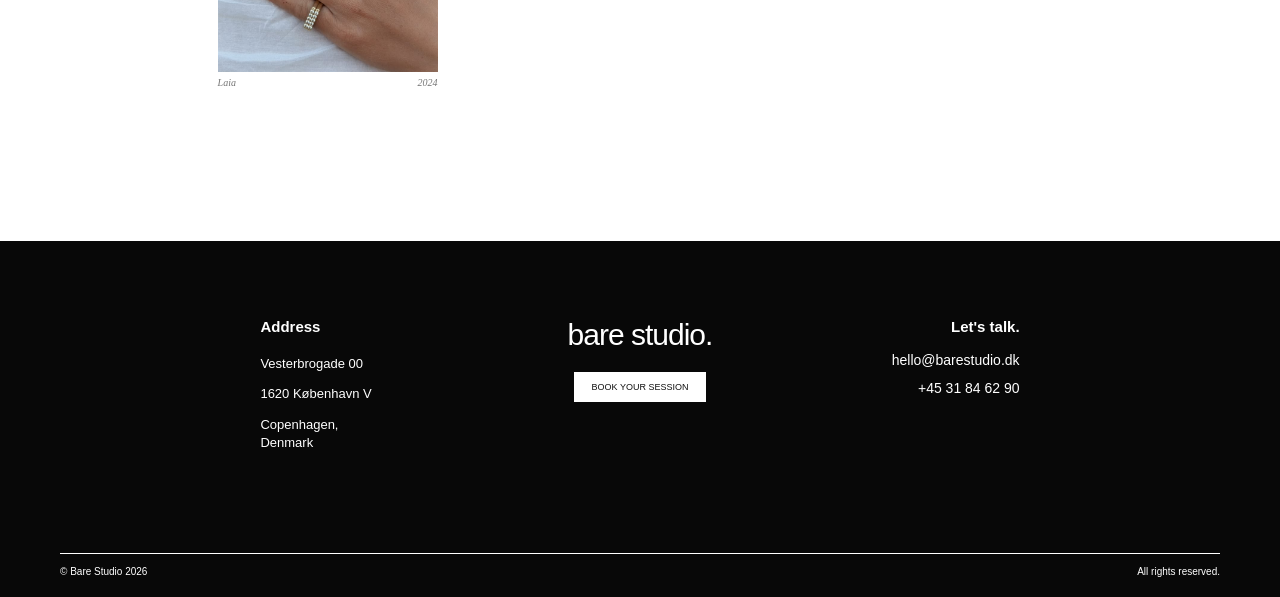
==== commit 6cdbbf33: "Nombres" ====
--- a/index.html
+++ b/index.html
@@ -116,47 +116,47 @@
         <img src="gallery/nara .jpg" alt="Leo tattoo">
 
         <div class="home-project-info">
+            <h3>Nara</h3>
+            <h3>2023</h3>
+        </div>
+    </div>
+
+    <!-- FOTO 2 -->
+    <div>
+        <img src="gallery/hailey .jpg" alt="Amber tattoo">
+
+        <div class="home-project-info">
+            <h3>Hailey</h3>
+            <h3>2022</h3>
+        </div>
+    </div>
+
+    <!-- FOTO 3 -->
+    <div>
+        <img src="gallery/back 1.jpg" alt="Laia tattoo">
+
+        <div class="home-project-info">
             <h3>Leo</h3>
-            <h3>2023</h3>
-        </div>
-    </div>
-
-    <!-- FOTO 2 -->
-    <div>
-        <img src="gallery/hailey .jpg" alt="Amber tattoo">
+            <h3>2024</h3>
+        </div>
+    </div>
+
+    <!-- FOTO 4 -->
+    <div>
+        <img src="gallery/horses.jpg" alt="Sam tattoo">
 
         <div class="home-project-info">
             <h3>Amber</h3>
-            <h3>2022</h3>
-        </div>
-    </div>
-
-    <!-- FOTO 3 -->
-    <div>
-        <img src="gallery/back 1.jpg" alt="Laia tattoo">
+            <h3>2025</h3>
+        </div>
+    </div>
+
+    <!-- FOTO 5 -->
+    <div>
+        <img src="gallery/hand 2.jpg" alt="Tattoo project">
 
         <div class="home-project-info">
             <h3>Laia</h3>
-            <h3>2024</h3>
-        </div>
-    </div>
-
-    <!-- FOTO 4 -->
-    <div>
-        <img src="gallery/horses.jpg" alt="Sam tattoo">
-
-        <div class="home-project-info">
-            <h3>Sam</h3>
-            <h3>2025</h3>
-        </div>
-    </div>
-
-    <!-- FOTO 5 -->
-    <div>
-        <img src="gallery/hand 2.jpg" alt="Tattoo project">
-
-        <div class="home-project-info">
-            <h3>Project 05</h3>
             <h3>2024</h3>
 
         </div>
@@ -223,7 +223,6 @@
  </main>
  
  <script src="gallery.js"></script>
-=======
 
     <script src="https://code.jquery.com/jquery-3.7.1.min.js"></script>
     <script src="js/script.js"></script>
--- a/css/style.css
+++ b/css/style.css
@@ -158,7 +158,6 @@
     gap: 50px;
 }
 
-
 .studio-image {
     width: 370px;
     flex-shrink: 0;
@@ -186,7 +185,9 @@
 }
 
 
-/*SELECTED WORK /HOME*/
+
+/*Galleria home /HOME*/
+
 .selected-work {
     margin-left: 180px;
     padding: 40px;
@@ -212,8 +213,6 @@
     padding: 80px 40px 160px;
     margin-left: 180px;
 }
-
-
 
 .home-work > div {
     display: flex;
@@ -313,8 +312,6 @@
 }
 
 
-
-
 .home-work img {
     display: block;
     width: 400px;
@@ -337,59 +334,116 @@
 
 
 
-/* GALLERY */
-
-.gallery {
-    padding: 60px 40px;
-}
+/* GALLERY  WORK */
+
+
+/* GALLERY SECTION */
+
+.gallery-section {
+    width: 100%;
+    padding: 100px 40px 80px;
+    box-sizing: border-box;
+}
+
 
 /* CATEGORIES */
 
 .gallery-categories {
     display: flex;
     justify-content: center;
-    gap: 55px;
-    margin-bottom: 55px;
-}
-
-.gallery-categories button {
+    align-items: center;
+    gap: 85px;
+
+    margin-bottom: 110px;
+}
+
+.category {
     background: none;
     border: none;
-    font-size: 16px;
+    padding: 0 0 7px;
+
+    font-family: inherit;
+    font-size: 22px;
+    font-weight: 400;
+
     color: #777;
     cursor: pointer;
-}
-
-.gallery-categories button.active {
+
+    border-bottom: 1px solid transparent;
+    transition: color 0.3s ease;
+}
+
+.category:hover {
+    color: #111;
+}
+
+.category.active {
     color: #111;
     border-bottom: 1px solid #111;
-    padding-bottom: 5px;
-}
-
-/* IMAGE AND ARROWS */
-
-.gallery-content {
+}
+
+
+/* MAIN IMAGE */
+
+.gallery-container {
     display: flex;
     justify-content: center;
     align-items: center;
-    gap: 25px;
-}
-
-.gallery-content img {
-    width: 400px;
-    height: 380px;
+}
+
+.gallery-container img {
+    width: 575px;
+    height: 545px;
+
     object-fit: cover;
-    border-radius: 30px;
-}
-
-/* ARROWS */
+    object-position: center;
+
+    border-radius: 48px;
+
+    display: block;
+
+    transition: opacity 0.3s ease;
+}
+
+
+/* NAVIGATION */
+
+.gallery-navigation {
+    width: 80%;
+    max-width: 1200px;
+
+    margin: 75px auto 0;
+
+    display: flex;
+    justify-content: space-between;
+    align-items: center;
+}
 
 .gallery-arrow {
-    background: none;
-    border: none;
-    font-size: 22px;
+    width: 64px;
+    height: 33px;
+
+    background: transparent;
+    border: 1px solid #555;
+
+    color: #111;
+    font-size: 12px;
+
     cursor: pointer;
-}
+
+    display: flex;
+    justify-content: center;
+    align-items: center;
+
+    transition: background 0.3s ease,
+                color 0.3s ease;
+}
+
+.gallery-arrow:hover {
+    background: #111;
+    color: white;
+}
+
 
 
 
@@ -412,6 +466,7 @@
     font-weight: 400;
     letter-spacing: 0.5px;
     margin-bottom: 18px;
+    color: #777;
 }
 
 .story-content h2 {
@@ -621,6 +676,25 @@
     margin-right: 0;
 }
 
+/* HOVER MATERIALS */
+
+.acordeon__item {
+    transition: all 0.3s ease;
+}
+
+.acordeon__item:hover {
+    border-color: #d9a0aa;
+    background-color: #fff8f9;
+}
+
+.acordeon__item:hover .acordeon__titulo {
+    color: #d9a0aa;
+}
+
+.acordeon__item:hover .acordeon__titulo::after {
+    color: #d9a0aa;
+}
+
 
 /* OUR STUDIO */
 
@@ -636,8 +710,8 @@
 .studio-header {
     display: flex;
     justify-content: space-between;
-    font-size: 9px;
-    color: #777;
+    font-size: 11px;
+    color:#777;
     margin-bottom: 15px;
     letter-spacing: 0.3px;
 }
@@ -647,7 +721,7 @@
 }
 
 .studio-main-title {
-    font-size: 18px;
+    font-size: 28px;
     font-weight: 400;
     margin: 0;
 }
@@ -685,19 +759,19 @@
 }
 
 .studio-label {
-    font-size: 9px;
+    font-size: 12px;
     color: #777;
     margin-bottom: 18px;
 }
 
 .studio-text h3 {
-    font-size: 17px;
+    font-size: 25px;
     font-weight: 400;
     margin: 0 0 12px 0;
 }
 
 .studio-text p:last-child {
-    font-size: 10px;
+    font-size: 12px;
     line-height: 1.5;
     color: #666;
     max-width: 310px;
@@ -880,6 +954,7 @@
     letter-spacing: 1px;
     margin-bottom: 20px;
     font-weight: 400;
+    color: #777;
 }
 
 
@@ -926,6 +1001,7 @@
     letter-spacing: 1px;
     margin-bottom: 50px;
     font-weight: 400;
+    color: #777;
 }
 
 .philosophy-header h2 {
@@ -991,6 +1067,21 @@
     white-space: normal;
 }
 
+/* HOVER PHILOSOPHY */
+
+.philosophy-card {
+    transition: all 0.3s ease;
+    cursor: pointer;
+}
+
+.philosophy-card:hover {
+    border-color: #d9a0aa;
+    background-color: #fff8f9;
+}
+
+.philosophy-card:hover h3 {
+    color: #d9a0aa;
+}
 
 /* BOOKING REQUEST */ 
 
@@ -1742,12 +1833,12 @@
     }
 
     .studio-header {
-        font-size: 8px;
+        font-size: 11px;
         gap: 15px;
     }
 
     .studio-main-title {
-        font-size: 17px;
+        font-size: 25px;
     }
 
     /* BLOQUES */
@@ -1852,7 +1943,7 @@
         /* OUR STUDIO */
 
     .studio-header {
-        font-size: 7px;
+        font-size: 11px;
     }
 
     .studio-main-title {
@@ -1860,7 +1951,7 @@
     }
 
     .studio-block .studio-image {
-        width: 90%;
+        width: 95%;
     }
 
     .studio-block .studio-image img {
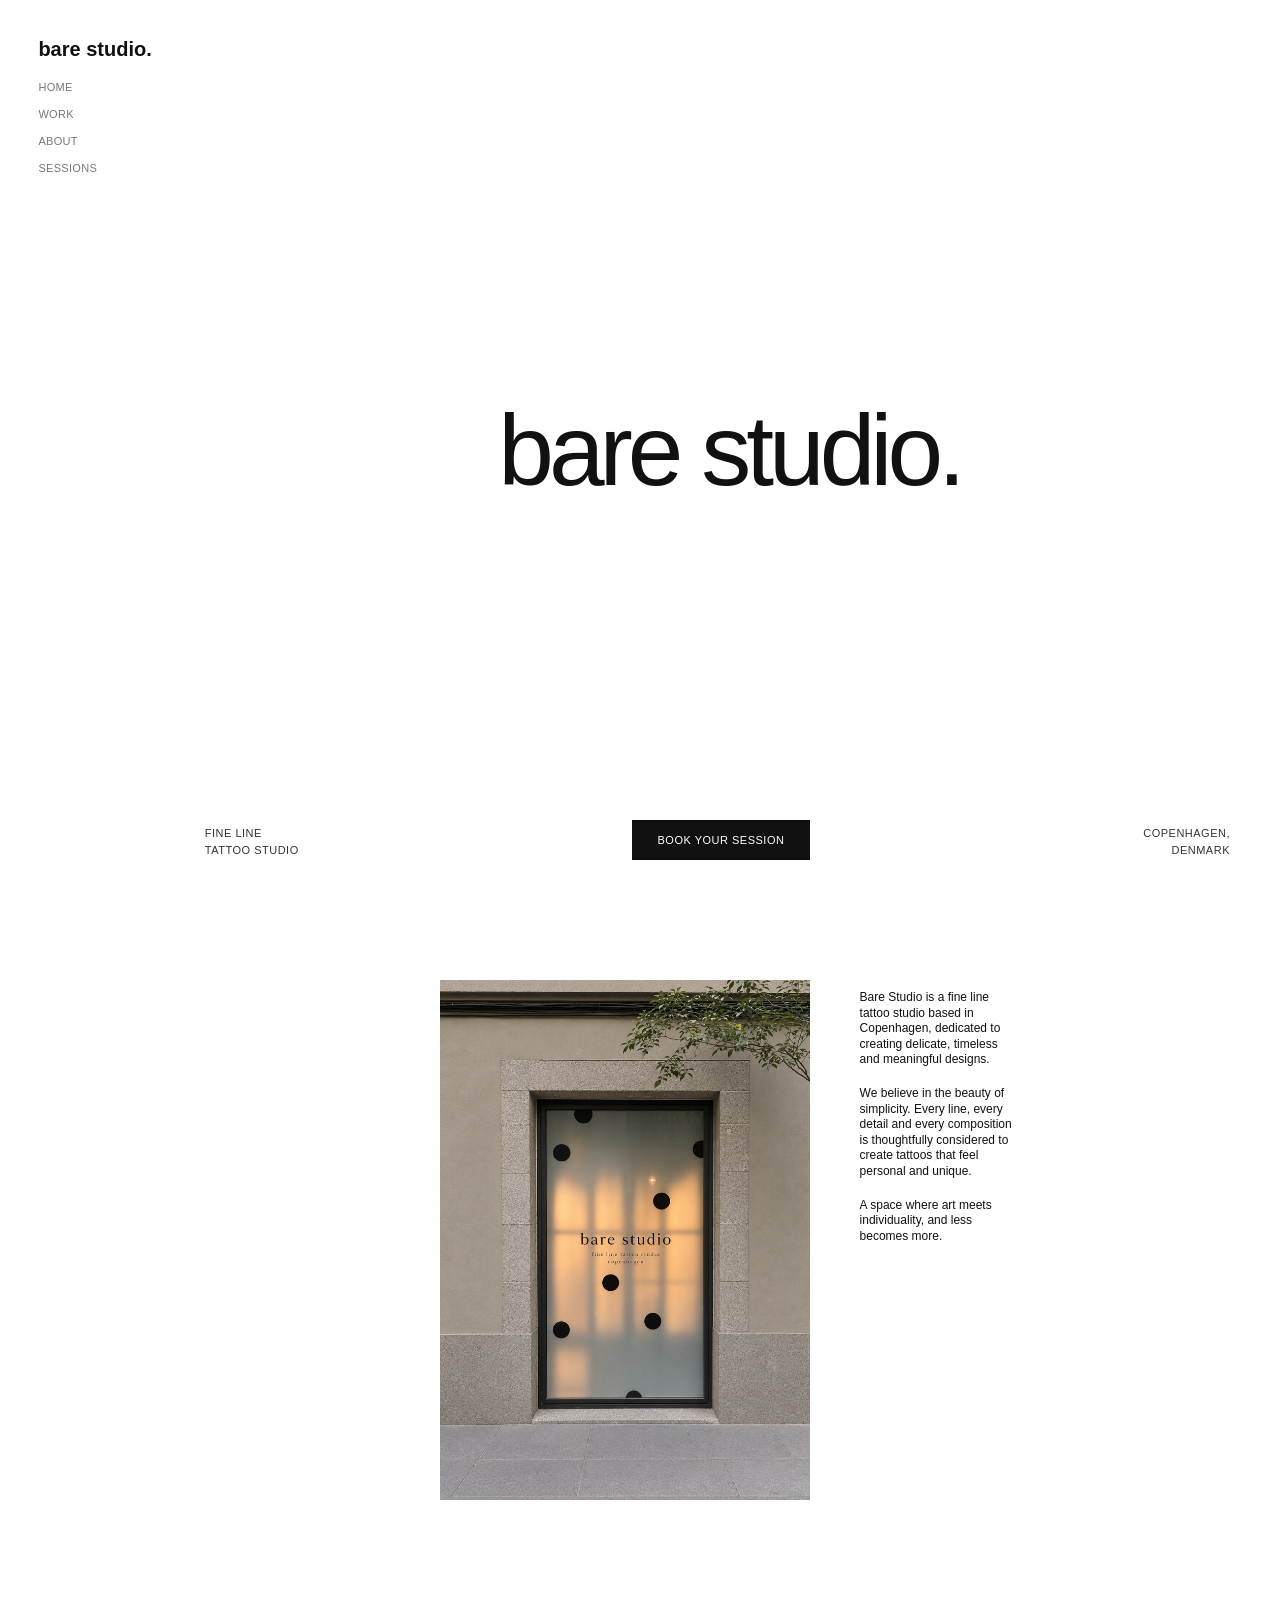
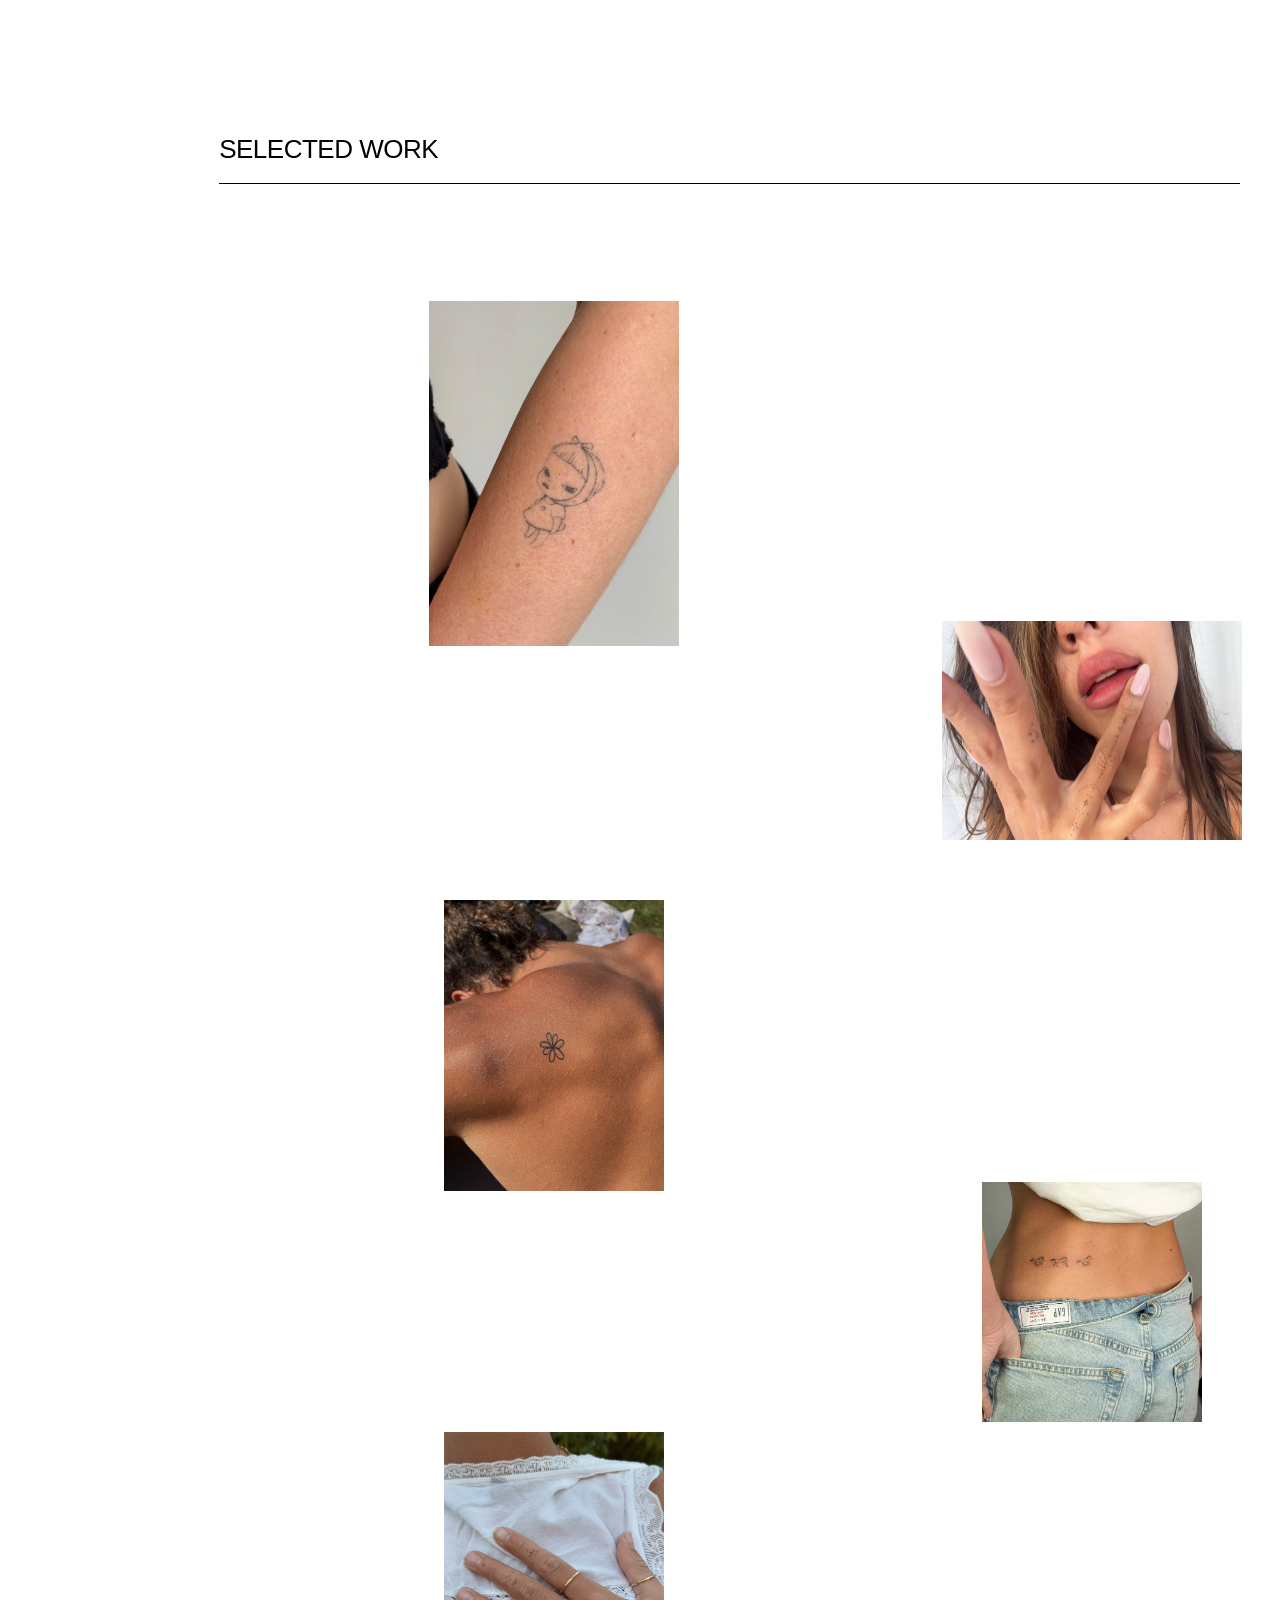
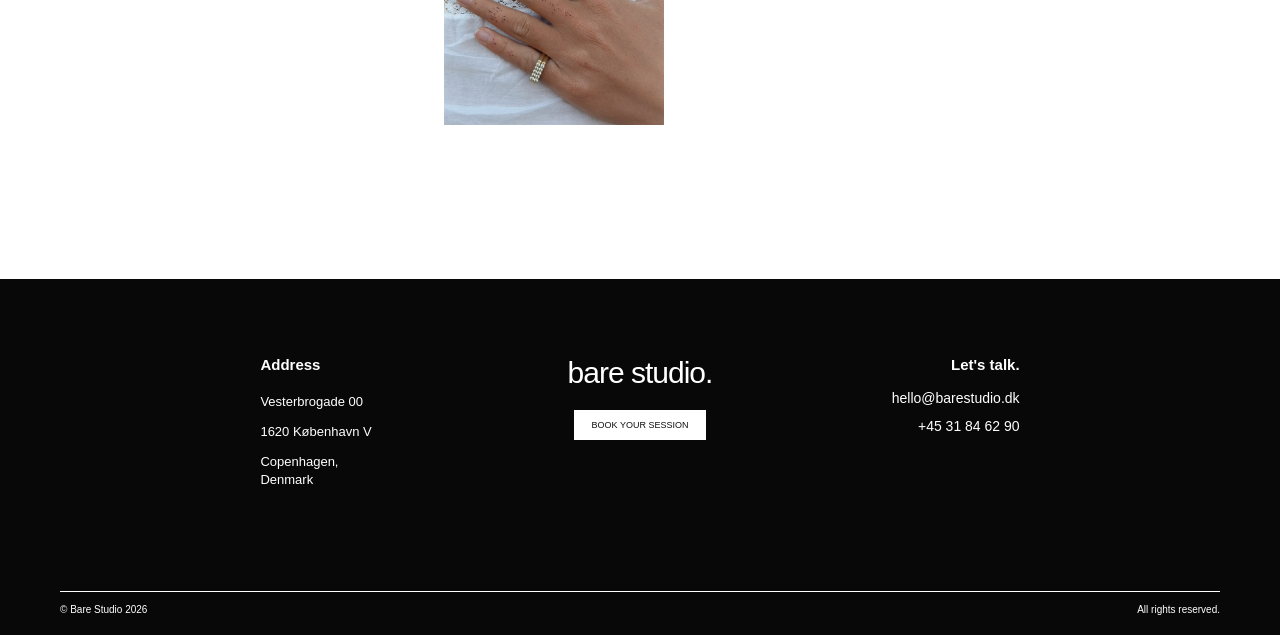
==== commit 6e2835c6: "Ajustes Responsive Home & Work" ====
--- a/index.html
+++ b/index.html
@@ -108,60 +108,61 @@
 
     <!-- SELECTED WORK -->
    
-
-<section class="home-work">
-
-    <!-- FOTO 1 -->
-    <div>
-        <img src="gallery/nara .jpg" alt="Leo tattoo">
-
-        <div class="home-project-info">
-            <h3>Nara</h3>
-            <h3>2023</h3>
-        </div>
-    </div>
-
-    <!-- FOTO 2 -->
-    <div>
-        <img src="gallery/hailey .jpg" alt="Amber tattoo">
-
-        <div class="home-project-info">
-            <h3>Hailey</h3>
-            <h3>2022</h3>
-        </div>
-    </div>
-
-    <!-- FOTO 3 -->
-    <div>
-        <img src="gallery/back 1.jpg" alt="Laia tattoo">
-
-        <div class="home-project-info">
-            <h3>Leo</h3>
-            <h3>2024</h3>
-        </div>
-    </div>
-
-    <!-- FOTO 4 -->
-    <div>
-        <img src="gallery/horses.jpg" alt="Sam tattoo">
-
-        <div class="home-project-info">
-            <h3>Amber</h3>
-            <h3>2025</h3>
-        </div>
-    </div>
-
-    <!-- FOTO 5 -->
-    <div>
-        <img src="gallery/hand 2.jpg" alt="Tattoo project">
-
-        <div class="home-project-info">
-            <h3>Laia</h3>
-            <h3>2024</h3>
-
-        </div>
-      
-        </div>
+    <section class="all-work">
+
+        <a href="work.html">
+            SELECTED WORK
+        </a>
+
+    </section>
+
+    <section class="home-work">
+
+        <!-- FOTO 1 -->
+        <div>
+            <img src="gallery/nara .jpg" alt="">
+
+            <div class="home-project-info">
+                
+            </div>
+        </div>
+
+        <!-- FOTO 2 -->
+        <div>
+            <img src="gallery/hailey .jpg" alt="">
+
+            <div class="home-project-info">
+                
+            </div>
+        </div>
+
+        <!-- FOTO 3 -->
+        <div>
+            <img src="gallery/back 1.jpg" alt="">
+
+            <div class="home-project-info">
+        
+            </div>
+        </div>
+
+        <!-- FOTO 4 -->
+        <div>
+            <img src="gallery/horses.jpg" alt="">
+
+            <div class="home-project-info">
+        
+            </div>
+        </div>
+
+        <!-- FOTO 5 -->
+        <div>
+            <img src="gallery/hand 2.jpg" alt="">
+
+            <div class="home-project-info">
+    
+
+            </div>
+        </div>    
 
     </section>
 
--- a/css/style.css
+++ b/css/style.css
@@ -188,38 +188,48 @@
 
 /*Galleria home /HOME*/
 
-.selected-work {
-    margin-left: 180px;
-    padding: 40px;
-}
-
-.selected-work a {
+
+.all-work {
+    width: auto;
+    margin-left: clamp(120px, 14vw, 180px);
+    padding: 80px 40px 40px;
+    background-color: white;
+    font-family: "Helvetica Neue", Helvetica, Arial, sans-serif;
+}
+
+
+.all-work p {
+    margin: 0 0 30px;
+    font-size: 11px;
+    font-weight: 400;
+    letter-spacing: 0.3px;
+    text-transform: uppercase;
+}
+
+.all-work a {
+    width: 100%;
     display: flex;
     justify-content: space-between;
-    align-items: center;
+    align-items: flex-end;
+    padding-bottom: 18px;
+    border-bottom: 1px solid black;
+    color: black;
     text-decoration: none;
-    color: black;
-    font-size: 22px;
-    font-weight: 400;
-    border-bottom: 1px solid #999;
-    padding-bottom: 15px;
-}
-
-.home-work {
-    display: grid;
-    grid-template-columns: repeat(2, minmax(0, 1fr));
-    column-gap: 60px;
-    row-gap: 110px;
-    padding: 80px 40px 160px;
-    margin-left: 180px;
-}
+    font-size: 26px;
+    font-weight: 400;
+    line-height: 1.2;
+    letter-spacing: -0.5px;
+}
+
 
 .home-work > div {
     display: flex;
     flex-direction: column;
+    align-items: flex-start;
     width: fit-content;
+    max-width: 100%;
     margin: 0;
-    justify-self: start
+    justify-self: start;
 }
 
 /*Foto 1*/
@@ -318,23 +328,6 @@
     height: auto;
     object-fit: cover;
 }
-
-.home-project-info {
-    display: flex;
-    justify-content: space-between;
-    width: 100%;
-    margin-top: 5px;
-}
-
-.home-project-info h3 {
-    font-size: 10px;
-    font-weight: 400;
-    margin: 0;
-}
-
-
-
-/* GALLERY  WORK */
 
 
 /* GALLERY SECTION */
@@ -1685,6 +1678,90 @@
         grid-template-columns: repeat(2, minmax(0, 1fr));
     }
 }
+
+.home-work {
+    display: grid;
+    grid-template-columns: 1fr;
+    justify-items: center;
+    row-gap: 60px;
+}
+
+.home-work > div {
+    grid-column: auto;
+    grid-row: auto;
+    justify-self: center;
+    margin-left: auto;
+    margin-right: auto;
+    margin-top: 0;
+}
+
+.home-work img {
+    display: block;
+    width: 100%;
+    height: auto;
+    margin: 0 auto;
+}
+
+
+@media (min-width: 561px) and (max-width: 800px) {
+
+    .studio-section {
+        width: 100%;
+        margin-left: 0;
+        padding: 60px 6%;
+        box-sizing: border-box;
+    }
+
+    .studio-block {
+        display: flex;
+        align-items: center;
+        justify-content: space-between;
+        width: 100%;
+        gap: 35px;
+        margin-top: 90px;
+    }
+
+    .studio-block .studio-image {
+        flex: 0 0 48%;
+        width: 48%;
+        max-width: none;
+    }
+
+    .studio-block .studio-image img {
+        width: 100%;
+        height: 300px;
+        object-fit: cover;
+        display: block;
+    }
+
+    .studio-block .studio-text {
+        flex: 1;
+        width: auto;
+        min-width: 0;
+    }
+
+    .block-one {
+        flex-direction: row;
+        margin-left: 0;
+    }
+
+    .block-two {
+        flex-direction: row-reverse;
+        margin-left: 0;
+    }
+
+    .block-two .studio-text {
+        text-align: right;
+    }
+
+    .block-three {
+        flex-direction: row;
+        margin-left: 0;
+    }
+
+}
+
+
 
 /* PANTALLAS ESTRECHAS  */
 
@@ -1737,11 +1814,26 @@
     .hero-bottom {
         bottom: 24px;
     }
+    
+
+    .all-work {
+        width: 100%;
+        margin-left: 0;
+        padding: 60px 30px 40px;
+        box-sizing: border-box;
+    }
+
+    .all-work a {
+        width: 100%;
+        font-size: 22px;
+        letter-spacing: -0.5px;
+    }
+
 
     .home-work > div:nth-child(n) {
         grid-column: auto;
         grid-row: auto;
-        justify-self: start;
+        justify-self: center;
         margin-top: 0;
     }
 
@@ -1762,6 +1854,41 @@
 /* MÓVIL */
 
 @media (max-width: 560px) {
+
+    .gallery-section {
+        width: 100%;
+        padding: 40px 20px 60px;
+        box-sizing: border-box;
+    }
+
+    .gallery-categories {
+        display: flex;
+        justify-content: center;
+        flex-wrap: wrap;
+        gap: 20px;
+        margin-bottom: 35px;
+    }
+
+    .category {
+        font-size: 14px;
+    }
+
+    .gallery-container {
+        width: 100%;
+        display: flex;
+        justify-content: center;
+        align-items: center;
+    }
+
+    .gallery-container img {
+        width: 100%;
+        max-width: 340px;
+        height: 350px;
+        object-fit: cover;
+        border-radius: 20px;
+    }
+
+
     .studio-intro {
         flex-direction: column;
         align-items: center;
@@ -1826,7 +1953,7 @@
     .footer-contact {
         align-items: center;
     }
-        /* OUR STUDIO */
+
 
     .studio-section {
         padding: 40px 6%;
@@ -1840,8 +1967,6 @@
     .studio-main-title {
         font-size: 25px;
     }
-
-    /* BLOQUES */
 
     .studio-block {
         width: 100%;
@@ -1852,8 +1977,6 @@
         align-items: flex-start;
     }
 
-    /* IMÁGENES */
-
     .studio-block .studio-image {
         width: 80%;
     }
@@ -1864,8 +1987,6 @@
         object-fit: cover;
     }
 
-    /* TEXTOS */
-
     .studio-text {
         width: 85%;
         text-align: left;
@@ -1887,13 +2008,10 @@
         max-width: 100%;
     }
 
-    /* BLOQUE 1 */
 
     .block-one {
         align-items: flex-start;
     }
-
-    /* BLOQUE 2 */
 
     .block-two {
         align-items: flex-end;
@@ -1911,8 +2029,6 @@
     .block-two .studio-text p:last-child {
         margin-left: auto;
     }
-
-    /* BLOQUE 3 */
 
     .block-three {
         align-items: flex-start;
@@ -1940,8 +2056,6 @@
         grid-template-columns: 1fr;
     }
 
-        /* OUR STUDIO */
-
     .studio-header {
         font-size: 11px;
     }
@@ -1962,6 +2076,13 @@
         width: 90%;
     }
 }
+
+
+
+
+
+
+
 
 
 /* MENÚ HAMBURGUESA */
@@ -2018,28 +2139,6 @@
         border-top: 1px solid #ddd;
     }
 
-        /* OUR STUDIO */
-
-    .studio-section {
-        margin-left: 0;
-        padding: 50px 6%;
-    }
-
-    .studio-block {
-        width: 90%;
-    }
-
-    .studio-image {
-        width: 38%;
-    }
-
-    .studio-image img {
-        height: 240px;
-    }
-
-    .studio-text {
-        width: 48%;
-    }
 }
 
 @media (min-width: 801px) {
